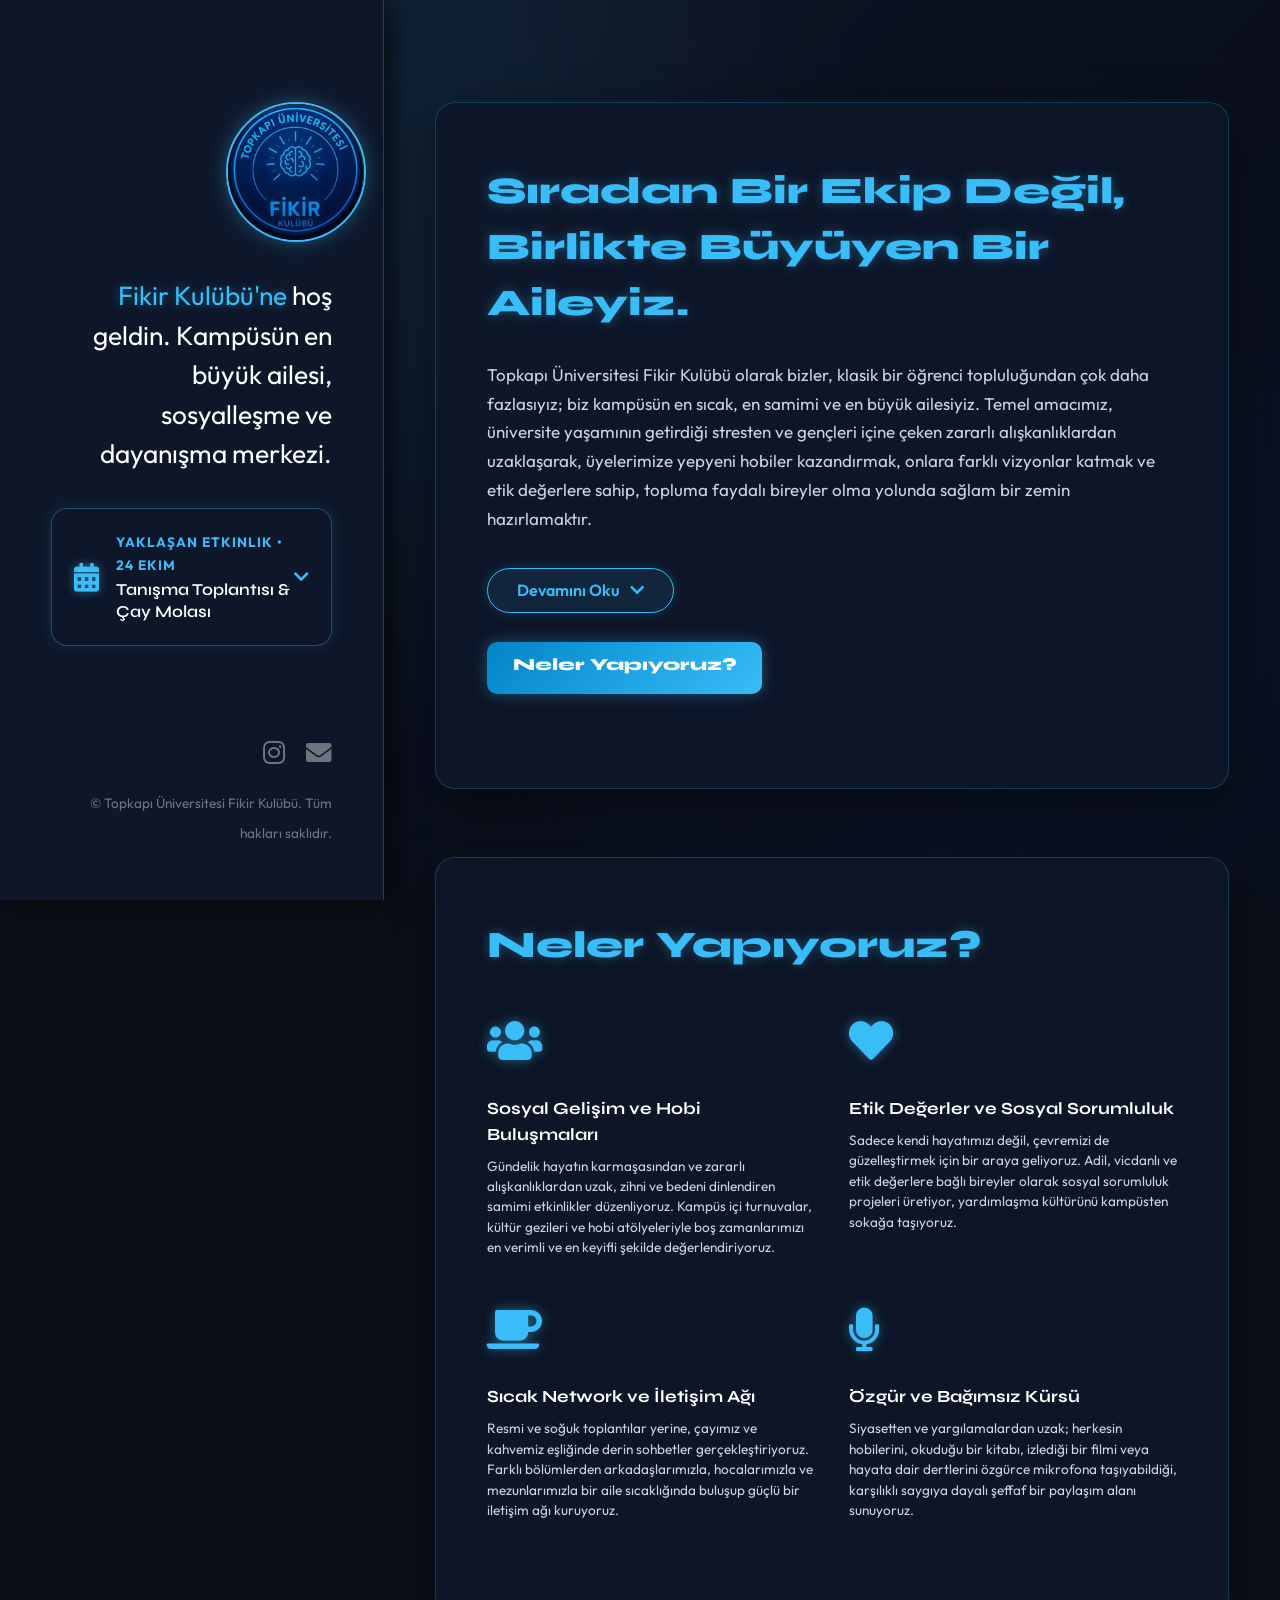
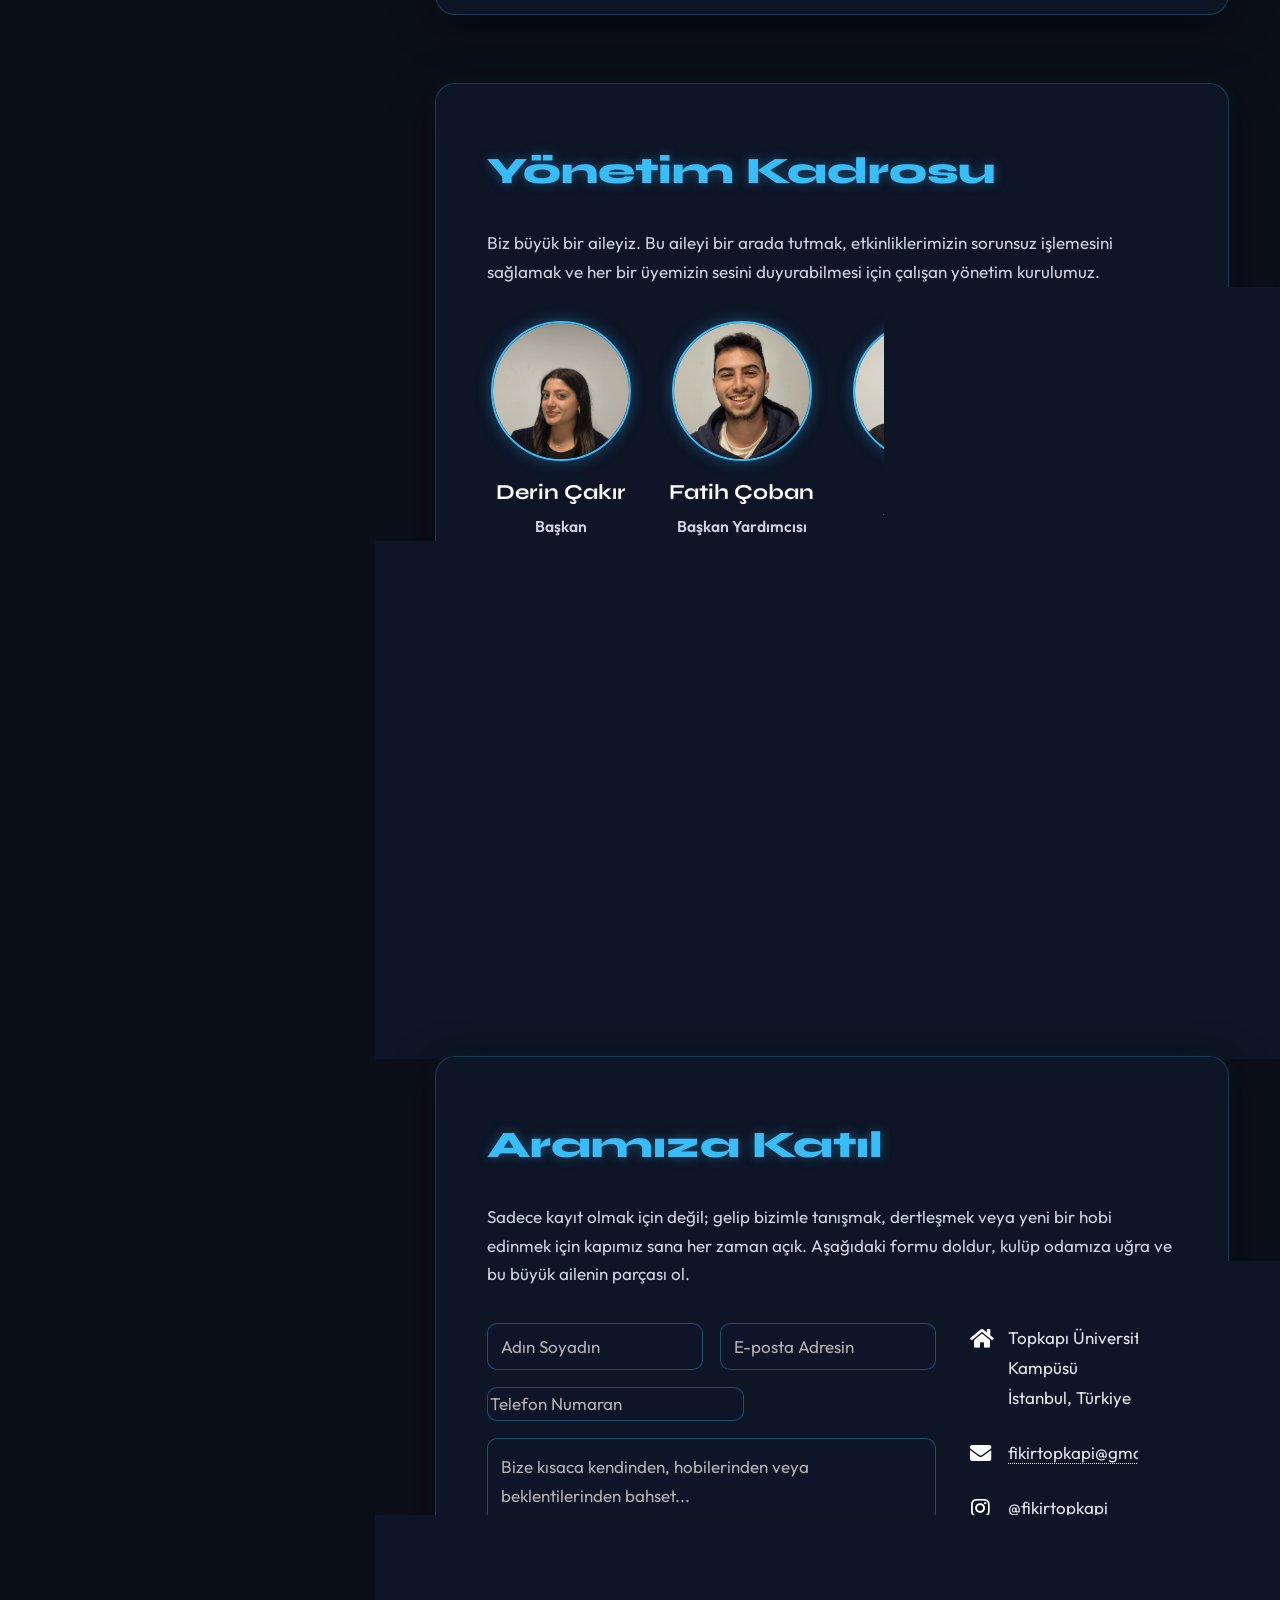
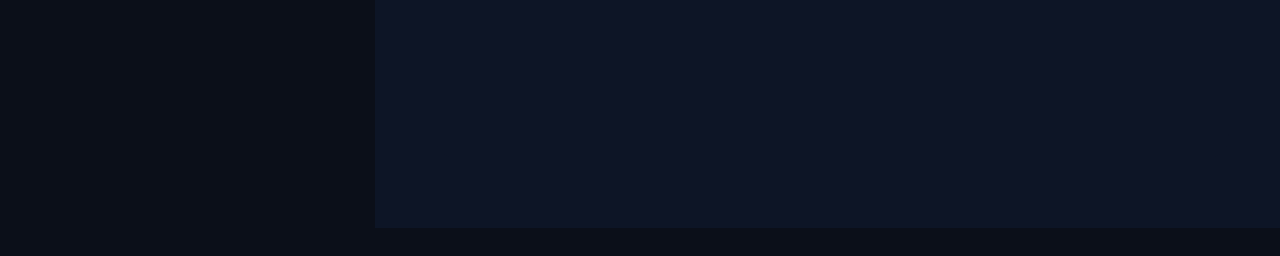
==== index.html @ de51d869 "Update index.html" ====
<!DOCTYPE HTML>
<!--
    Fikir Kulübü Özel Tasarımı
    Topkapı Üniversitesi Fikir Kulübü
    Gece Mavisi (Dark Navy) & LinkedIn Kaldırılmış Sürüm
-->
<html>
    <head>
        <title>Fikir Kulübü | Topkapı Üniversitesi</title>
        <meta charset="utf-8" />
        <meta name="viewport" content="width=device-width, initial-scale=1, user-scalable=no" />
        <link rel="stylesheet" href="assets/css/main.css" />
        
        <!-- Özel Fontlar: Syne (Başlıklar) ve Outfit (Metinler) -->
        <link rel="preconnect" href="https://fonts.googleapis.com">
        <link rel="preconnect" href="https://fonts.gstatic.com" crossorigin>
        <link href="https://fonts.googleapis.com/css2?family=Outfit:wght@300;400;500;600;700&family=Syne:wght@600;700;800&display=swap" rel="stylesheet">

        <!-- Fikir Kulübü Özel Stil Düzenlemeleri -->
        <style>
            /* GECE MAVİSİ & DERİN KARANLIK MOD */
            body {
                background: #0b0f19 !important;
                background-image: 
                    radial-gradient(circle at 15% 15%, rgba(56, 189, 248, 0.12) 0%, transparent 50%),
                    radial-gradient(circle at 85% 75%, rgba(30, 58, 138, 0.15) 0%, transparent 50%),
                    linear-gradient(135deg, #0f172a 0%, #070a12 100%) !important;
                background-attachment: fixed !important;
                color: #e2e8f0 !important;
                font-family: 'Outfit', sans-serif !important;
                font-size: 17px;
                line-height: 1.7;
            }

            input, select, textarea {
                font-family: 'Outfit', sans-serif !important;
            }

            /* METİN KARARMA ÇÖZÜMÜ */
            h1, h2, h3, h4, h5, h6,
            #main h1, #main h2, #main h3, #main h4, #main h5, #main h6,
            #main section h2, #main > section h2, #main header h2, #main header.major h2,
            .team-member h3, article h3 {
                -webkit-text-fill-color: initial !important;
                -webkit-background-clip: unset !important;
                background-clip: unset !important;
                background: transparent !important;
                opacity: 1 !important;
                visibility: visible !important;
            }

            /* ANA BAŞLIKLAR (H2) - GECE MAVİSİ / PARLAK MAVİ */
            h2, #main h2, #main section h2, #main > section h2, #main header.major h2 {
                font-family: 'Syne', sans-serif !important;
                font-size: 2.2em !important;
                font-weight: 800 !important;
                color: #38bdf8 !important;
                -webkit-text-fill-color: #38bdf8 !important;
                text-shadow: 0 0 12px rgba(56, 189, 248, 0.35) !important;
                margin-bottom: 0.8em !important;
            }

            /* ALT BAŞLIKLAR (H3) - SAF PARLAK BEYAZ */
            h3, #main h3, #main section h3, .team-member h3, article h3 {
                font-family: 'Syne', sans-serif !important;
                color: #ffffff !important;
                -webkit-text-fill-color: #ffffff !important;
                font-weight: 700 !important;
            }

            /* PARAGRAFLAR - AÇIK GRİ / MAVİ TINT */
            p, #main p, #main section p {
                color: #cbd5e1 !important;
                opacity: 1 !important;
            }

            /* --- SOL PANEL (HEADER) --- */
            #header {
                background: rgba(15, 23, 42, 0.96) !important;
                border-right: 1px solid rgba(56, 189, 248, 0.25) !important;
                backdrop-filter: blur(15px);
                box-shadow: 5px 0 30px rgba(0, 0, 0, 0.8);
                overflow-y: auto !important; 
                scrollbar-width: thin; 
                scrollbar-color: #38bdf8 transparent;
            }
            
            #header::-webkit-scrollbar {
                width: 6px;
            }
            #header::-webkit-scrollbar-thumb {
                background-color: #38bdf8;
                border-radius: 10px;
            }

            #header h1 {
                font-size: 1.55em !important;
                color: #ffffff !important;
                line-height: 1.5 !important;
            }
            #header h1 strong {
                color: #38bdf8 !important;
                text-shadow: 0 0 10px rgba(56, 189, 248, 0.4);
            }

            /* Logo Profil Çerçevesi */
            #header .image.avatar {
                background: transparent !important;
                border: none !important;
                padding: 0 !important;
                margin-bottom: 1.5em;
                display: inline-block;
            }
            #header .image.avatar img {
                background: transparent !important;
                border: 2px solid #38bdf8 !important;
                border-radius: 50% !important; 
                width: 140px !important; 
                height: 140px !important;
                object-fit: cover;
                box-shadow: 0 0 20px rgba(56, 189, 248, 0.35) !important; 
                transition: all 0.3s ease;
            }
            #header .image.avatar img:hover {
                transform: scale(1.03);
                box-shadow: 0 0 30px rgba(56, 189, 248, 0.65) !important;
            }

            /* --- ETKİNLİK TAKVİMİ WIDGET --- */
            .event-widget {
                background: rgba(15, 23, 42, 0.9) !important;
                backdrop-filter: blur(12px);
                border: 1px solid rgba(56, 189, 248, 0.35) !important;
                border-radius: 16px;
                padding: 1.3em;
                margin-top: 2em; 
                cursor: pointer;
                transition: all 0.3s ease;
                text-align: left;
                box-shadow: 0 0 15px rgba(56, 189, 248, 0.12);
            }
            .event-widget:hover {
                border-color: #38bdf8 !important;
                background: rgba(30, 41, 59, 0.98) !important;
                box-shadow: 0 0 25px rgba(56, 189, 248, 0.3) !important;
            }
            .event-widget-header {
                display: flex;
                align-items: center;
                justify-content: space-between;
            }
            .event-icon {
                font-size: 1.7em;
                color: #38bdf8;
                text-shadow: 0 0 10px rgba(56, 189, 248, 0.5);
                margin-right: 0.6em;
            }
            .next-event-info {
                display: flex;
                flex-direction: column;
                flex-grow: 1;
            }
            .event-date {
                color: #38bdf8;
                font-size: 0.8em;
                font-weight: 700;
                text-transform: uppercase;
                letter-spacing: 1px;
                margin-bottom: 0.2em;
            }
            .event-title {
                color: #ffffff;
                font-size: 0.98em;
                font-weight: 600;
                font-family: 'Syne', sans-serif;
                line-height: 1.3;
            }
            .toggle-icon {
                color: #38bdf8;
                transition: transform 0.3s ease;
            }
            .event-list {
                max-height: 0;
                overflow-y: hidden;
                transition: max-height 0.4s ease-out, margin-top 0.4s ease-out, opacity 0.3s ease;
                opacity: 0;
            }
            .event-list.open {
                max-height: 230px; 
                overflow-y: auto; 
                margin-top: 1em;
                opacity: 1;
                border-top: 1px solid rgba(56, 189, 248, 0.25);
                padding-top: 1em;
                padding-right: 5px;
            }
            .event-list ul {
                list-style: none !important;
                padding: 0 !important;
                margin: 0 !important;
            }
            .event-list ul li {
                font-size: 0.9em;
                color: #ffffff;
                margin-bottom: 1em;
                padding-left: 0 !important;
                display: flex;
                flex-direction: column;
            }
            .event-list ul li strong {
                color: #38bdf8;
                font-size: 0.88em;
                letter-spacing: 0.5px;
            }

            /* --- İÇERİK KARTLARI --- */
            #main > section {
                background: rgba(15, 23, 42, 0.85) !important;
                backdrop-filter: blur(16px);
                border: 1px solid rgba(56, 189, 248, 0.22) !important;
                border-radius: 20px !important;
                padding: 3.5em 3em !important;
                margin-bottom: 2.8em !important;
                box-shadow: 0 10px 40px rgba(0, 0, 0, 0.6), 0 0 15px rgba(56, 189, 248, 0.08) !important;
                transition: all 0.4s ease !important;
            }
            #main > section:hover {
                border-color: rgba(56, 189, 248, 0.5) !important;
                box-shadow: 0 10px 40px rgba(0, 0, 0, 0.8), 0 0 25px rgba(56, 189, 248, 0.2) !important;
            }

            /* Devamını Oku CSS */
            .read-more-content {
                max-height: 0;
                overflow: hidden;
                transition: max-height 0.5s ease-out, opacity 0.4s ease;
                opacity: 0;
            }
            .read-more-content.expanded {
                max-height: 600px; 
                opacity: 1;
                margin-top: 1em;
            }
            .read-more-btn {
                background: rgba(56, 189, 248, 0.1) !important;
                border: 1px solid #38bdf8 !important;
                color: #38bdf8 !important;
                font-size: 0.95em !important;
                padding: 0.7em 1.8em !important;
                border-radius: 30px !important;
                cursor: pointer;
                transition: all 0.3s ease;
                font-family: 'Outfit', sans-serif !important;
                font-weight: 600;
                display: inline-flex;
                align-items: center;
                gap: 0.6em;
                box-shadow: 0 0 12px rgba(56, 189, 248, 0.2) !important;
            }
            .read-more-btn:hover {
                background: rgba(56, 189, 248, 0.25) !important;
                transform: translateY(-2px);
                box-shadow: 0 0 20px rgba(56, 189, 248, 0.4) !important;
            }

            /* İkon Kutuları */
            .feature-icon {
                font-size: 2.6em !important;
                color: #38bdf8 !important;
                text-shadow: 0 0 12px rgba(56, 189, 248, 0.5);
                margin-bottom: 0.4em;
                display: block;
                transition: transform 0.3s ease, color 0.3s ease;
            }
            .work-item:hover .feature-icon {
                transform: scale(1.1);
                color: #ffffff !important;
                text-shadow: 0 0 20px rgba(56, 189, 248, 0.8);
            }

            /* --- YÖNETİM KADROSU PROFİLLERİ --- */
            .team-member {
                text-align: center;
                margin-bottom: 2.5em;
                display: flex;
                flex-direction: column;
                align-items: center;
            }
            .team-member img {
                border-radius: 50%;
                width: 140px;
                height: 140px;
                max-width: 100%;
                object-fit: cover;
                border: 2px solid #38bdf8 !important;
                box-shadow: 0 0 15px rgba(56, 189, 248, 0.35) !important;
                margin-bottom: 0.9em;
                transition: all 0.3s ease;
            }
            .team-member img:hover {
                transform: scale(1.06);
                border-color: #ffffff !important;
                box-shadow: 0 0 25px rgba(56, 189, 248, 0.7) !important;
            }

            .empty-avatar {
                border-radius: 50%;
                width: 140px;
                height: 140px;
                max-width: 100%;
                border: 2px dashed rgba(56, 189, 248, 0.5) !important;
                background: rgba(30, 41, 59, 0.6);
                margin-bottom: 0.9em;
                display: flex;
                align-items: center;
                justify-content: center;
                color: #38bdf8;
                font-size: 0.92em;
                font-weight: 600;
                box-shadow: 0 0 10px rgba(56, 189, 248, 0.15) !important;
                transition: all 0.3s ease;
            }
            .team-member:hover .empty-avatar {
                border-color: #38bdf8 !important;
                color: #ffffff;
                box-shadow: 0 0 20px rgba(56, 189, 248, 0.5) !important;
            }

            .team-member h3 {
                font-family: 'Syne', sans-serif !important;
                font-weight: 700 !important;
                font-size: 1.25em !important;
                line-height: 1.35 !important;
                margin-bottom: 0.2em;
                color: #ffffff !important;
                -webkit-text-fill-color: #ffffff !important;
                padding: 2px 0 !important;
                overflow: visible !important;
                width: 100%;
            }
            .team-member p {
                color: #38bdf8 !important;
                font-weight: 600;
                font-size: 0.92em !important;
                margin: 0;
            }

            /* --- BUTONLAR --- */
            input[type="submit"], .button {
                background: linear-gradient(135deg, #0284c7 0%, #38bdf8 100%) !important;
                color: #ffffff !important;
                font-family: 'Syne', sans-serif !important;
                font-weight: 800 !important;
                border-radius: 10px !important;
                border: none !important;
                transition: all 0.3s ease !important;
                box-shadow: 0 0 15px rgba(56, 189, 248, 0.35) !important;
                text-shadow: none !important;
            }
            input[type="submit"]:hover, .button:hover {
                background: linear-gradient(135deg, #38bdf8 0%, #0284c7 100%) !important;
                transform: translateY(-2px);
                box-shadow: 0 0 25px rgba(56, 189, 248, 0.65) !important;
                color: #ffffff !important;
            }

            /* Form Elemanları */
            input[type="text"], input[type="email"], input[type="tel"], textarea {
                background: rgba(15, 23, 42, 0.8) !important;
                border: 1px solid rgba(56, 189, 248, 0.35) !important;
                color: #ffffff !important;
                border-radius: 10px !important;
                font-size: 1em !important;
            }
            input[type="text"]:focus, input[type="email"]:focus, input[type="tel"]:focus, textarea:focus {
                border-color: #38bdf8 !important;
                box-shadow: 0 0 12px rgba(56, 189, 248, 0.35) !important;
            }

            /* RESPONSIVE MASAÜSTÜ & MOBİL UYUM */
            @media screen and (max-width: 980px) {
                body { font-size: 16px; }
                #header {
                    position: relative !important;
                    width: 100% !important;
                    top: 0 !important;
                    left: 0 !important;
                    height: auto !important;
                    text-align: center !important;
                    padding: 3em 1.5em 2em 1.5em !important;
                    border-right: none !important;
                    border-bottom: 1px solid rgba(56, 189, 248, 0.25);
                }
                #header .inner { max-width: 650px; margin: 0 auto; }
                #header h1 { font-size: 1.4em !important; }
                #header .image.avatar img { width: 130px !important; height: 130px !important; }
                #main { margin-left: 0 !important; width: 100% !important; padding: 1.5em 1em !important; }
                #main > section { padding: 2.5em 1.8em !important; margin-bottom: 2em !important; border-radius: 16px !important; }
                h2 { font-size: 1.8em !important; }
            }

            @media screen and (max-width: 736px) {
                body { font-size: 15px; }
                #main > section { padding: 2em 1.2em !important; }
                h2 { font-size: 1.6em !important; }
                .team-member { padding: 0 4px !important; margin-bottom: 2em !important; }
                .team-member img, .empty-avatar { width: 120px !important; height: 120px !important; margin-bottom: 0.7em !important; }
                .team-member h3 { font-size: 1.1em !important; }
                .team-member p { font-size: 0.88em !important; }
                input[type="submit"], .button, .read-more-btn {
                    width: 100% !important;
                    text-align: center !important;
                    justify-content: center !important;
                    font-size: 0.95em !important;
                    padding: 0.8em 1em !important;
                }
            }
        </style>
    </head>
    <body class="is-preload">

        <!-- Header -->
            <header id="header">
                <div class="inner">
                    <!-- Kulüp Logosu -->
                    <a href="#" class="image avatar"><img src="images/Kadro/logo.jpeg" alt="Topkapı Üniversitesi Fikir Kulübü Logosu" /></a>
                    <h1><strong>Fikir Kulübü'ne</strong> hoş geldin.<br />
                    Kampüsün en büyük ailesi,<br />
                    sosyalleşme ve dayanışma merkezi.</h1>
                    
                    <!-- ETKİNLİK TAKVİMİ WIDGET -->
                    <div class="event-widget" id="eventWidget" onclick="toggleEvents()">
                        <div class="event-widget-header">
                            <span class="icon solid fa-calendar-alt event-icon"></span>
                            <div class="next-event-info">
                                <span class="event-date">Yaklaşan Etkinlik • 24 Ekim</span>
                                <span class="event-title">Tanışma Toplantısı & Çay Molası</span>
                            </div>
                            <span class="icon solid fa-chevron-down toggle-icon" id="eventToggleIcon"></span>
                        </div>
                        
                        <div class="event-list" id="eventList">
                            <ul>
                                <li>
                                    <strong>24 Ekim Perşembe</strong>
                                    Tanışma Toplantısı & Çay Molası
                                </li>
                                <li>
                                    <strong>10 Kasım Cuma</strong>
                                    Güz Dönemi İlk Atölyesi
                                </li>
                                <li>
                                    <strong>25 Kasım Çarşamba</strong>
                                    Açık Kürsü Sohbetleri
                                </li>
                                <li>
                                    <strong>5 Aralık Pazartesi</strong>
                                    Sosyal Sorumluluk Saha Etkinliği
                                </li>
                            </ul>
                        </div>
                    </div>
                </div>
            </header>

        <!-- Main -->
            <div id="main">

                <!-- Bölüm 1: Hakkımızda -->
                    <section id="one">
                        <header class="major">
                            <h2>Sıradan Bir Ekip Değil,<br />
                            Birlikte Büyüyen Bir Aileyiz.</h2>
                        </header>
                        <p>Topkapı Üniversitesi Fikir Kulübü olarak bizler, klasik bir öğrenci topluluğundan çok daha fazlasıyız; biz kampüsün en sıcak, en samimi ve en büyük ailesiyiz. Temel amacımız, üniversite yaşamının getirdiği stresten ve gençleri içine çeken zararlı alışkanlıklardan uzaklaşarak, üyelerimize yepyeni hobiler kazandırmak, onlara farklı vizyonlar katmak ve etik değerlere sahip, topluma faydalı bireyler olma yolunda sağlam bir zemin hazırlamaktır.</p>
                        
                        <div class="read-more-content" id="aboutMoreText">
                            <p>Hiçbir siyasi görüşe, kutuplaşmaya veya ayrımcılığa yer vermeyen, tamamen tarafsız, kucaklayıcı ve eşitlikçi bir yapıya sahibiz. Bizim için asıl mesele, salt akademik veya profesyonel hırslar peşinde koşmak değil; iyi günde ve kötü günde birbirinin yanında duran, dertleşen, birlikte gülen ve birlikte gelişen sağlam bir dostluk bağı kurmaktır. Sadece kariyerinize değil, karakterinize ve ruhunuza da dokunacak etkinliklerle, hayat boyu sürecek dostlukların temellerini burada, bu çatının altında atıyoruz. Kendini yalnız hissetmediğin, fikirlerini, hobilerini ve hayallerini özgürce paylaşabildiğin ve günün sonunda "İyi ki buradayım" diyeceğin bu büyük aileye seni de bekliyoruz.</p>
                        </div>
                        
                        <button class="read-more-btn" id="readMoreBtn" onclick="toggleReadMore()">
                            Devamını Oku <i class="fas fa-chevron-down"></i>
                        </button>
                        
                        <br><br>
                        <ul class="actions">
                            <li><a href="#two" class="button smooth-scroll">Neler Yapıyoruz?</a></li>
                        </ul>
                    </section>

                <!-- Bölüm 2: Faaliyetlerimiz -->
                    <section id="two">
                        <h2>Neler Yapıyoruz?</h2>
                        <div class="row">
                            <article class="col-6 col-12-xsmall work-item">
                                <span class="icon solid fa-users feature-icon"></span>
                                <h3>Sosyal Gelişim ve Hobi Buluşmaları</h3>
                                <p>Gündelik hayatın karmaşasından ve zararlı alışkanlıklardan uzak, zihni ve bedeni dinlendiren samimi etkinlikler düzenliyoruz. Kampüs içi turnuvalar, kültür gezileri ve hobi atölyeleriyle boş zamanlarımızı en verimli ve en keyifli şekilde değerlendiriyoruz.</p>
                            </article>
                            <article class="col-6 col-12-xsmall work-item">
                                <span class="icon solid fa-heart feature-icon"></span>
                                <h3>Etik Değerler ve Sosyal Sorumluluk</h3>
                                <p>Sadece kendi hayatımızı değil, çevremizi de güzelleştirmek için bir araya geliyoruz. Adil, vicdanlı ve etik değerlere bağlı bireyler olarak sosyal sorumluluk projeleri üretiyor, yardımlaşma kültürünü kampüsten sokağa taşıyoruz.</p>
                            </article>
                            <article class="col-6 col-12-xsmall work-item">
                                <span class="icon solid fa-coffee feature-icon"></span>
                                <h3>Sıcak Network ve İletişim Ağı</h3>
                                <p>Resmi ve soğuk toplantılar yerine, çayımız ve kahvemiz eşliğinde derin sohbetler gerçekleştiriyoruz. Farklı bölümlerden arkadaşlarımızla, hocalarımızla ve mezunlarımızla bir aile sıcaklığında buluşup güçlü bir iletişim ağı kuruyoruz.</p>
                            </article>
                            <article class="col-6 col-12-xsmall work-item">
                                <span class="icon solid fa-microphone feature-icon"></span>
                                <h3>Özgür ve Bağımsız Kürsü</h3>
                                <p>Siyasetten ve yargılamalardan uzak; herkesin hobilerini, okuduğu bir kitabı, izlediği bir filmi veya hayata dair dertlerini özgürce mikrofona taşıyabildiği, karşılıklı saygıya dayalı şeffaf bir paylaşım alanı sunuyoruz.</p>
                            </article>
                        </div>
                    </section>

                <!-- Bölüm 3: Yönetim Kadrosu -->
                    <section id="three">
                        <h2>Yönetim Kadrosu</h2>
                        <p>Biz büyük bir aileyiz. Bu aileyi bir arada tutmak, etkinliklerimizin sorunsuz işlemesini sağlamak ve her bir üyemizin sesini duyurabilmesi için çalışan yönetim kurulumuz.</p>
                        
                        <div class="row">
                            <article class="col-3 col-6-xsmall team-member">
                                <img src="images/Kadro/başkan.jpeg" alt="Derin Çakır" />
                                <h3>Derin Çakır</h3>
                                <p>Başkan</p>
                            </article>
                            
                            <article class="col-3 col-6-xsmall team-member">
                                <img src="images/Kadro/fatih.jpeg" alt="Fatih Çoban" />
                                <h3>Fatih Çoban</h3>
                                <p>Başkan Yardımcısı</p>
                            </article>
                            
                            <article class="col-3 col-6-xsmall team-member">
                                <img src="images/Kadro/miko.jpeg" alt="Mikail Yılmaz" />
                                <h3>Mikail Yılmaz</h3>
                                <p>Mali İşler ve Teknik Yönetici</p>
                            </article>
                            
                            <article class="col-3 col-6-xsmall team-member">
                                <img src="images/Kadro/elif_yönetim.jpeg" alt="Reyyan Elif Süer" />
                                <h3>Reyyan Elif Süer</h3>
                                <p>İnsan Kaynakları</p>
                            </article>

                            <article class="col-3 col-6-xsmall team-member">
                                <img src="images/Kadro/ibo.jpeg" alt="İbrahim Öztemir" />
                                <h3>İbrahim Öztemir</h3>
                                <p>Bilişim ve Teknoloji</p>
                            </article>

                            <article class="col-3 col-6-xsmall team-member">
                                <img src="images/Kadro/savaş.jpeg" alt="Muhammet Savaş" />
                                <h3>Muhammet Savaş</h3>
                                <p>Sponsorluk İlişkileri</p>
                            </article>

                            <article class="col-3 col-6-xsmall team-member">
                                <div class="empty-avatar">Yakında</div>
                                <h3>Mert İnce</h3>
                                <p>Organizasyon</p>
                            </article>

                            <article class="col-3 col-6-xsmall team-member">
                                <div class="empty-avatar">Yakında</div>
                                <h3>Mina Makascı</h3>
                                <p>Sosyal Medya</p>
                            </article>
                        </div>
                    </section>

                <!-- Bölüm 4: İletişim Formu (Web3Forms Entegreli) -->
                    <section id="four">
                        <h2>Aramıza Katıl</h2>
                        <p>Sadece kayıt olmak için değil; gelip bizimle tanışmak, dertleşmek veya yeni bir hobi edinmek için kapımız sana her zaman açık. Aşağıdaki formu doldur, kulüp odamıza uğra ve bu büyük ailenin parçası ol.</p>
                        <div class="row">
                            <div class="col-8 col-12-small">
                                
                                <form action="https://api.web3forms.com/submit" method="POST">
                                    <!-- Web3Forms Access Key Entegre Edildi -->
                                    <input type="hidden" name="access_key" value="6dc581ae-875b-423b-8f2b-566d1ceda265">
                                    <input type="hidden" name="subject" value="Fikir Kulübü - Yeni Üye Başvurusu!">
                                    <input type="hidden" name="from_name" value="Fikir Kulübü Web Sitesi">

                                    <div class="row gtr-uniform gtr-50">
                                        <div class="col-6 col-12-xsmall">
                                            <input type="text" name="Ad_Soyad" id="name" placeholder="Adın Soyadın" required />
                                        </div>
                                        <div class="col-6 col-12-xsmall">
                                            <input type="email" name="E_Posta" id="email" placeholder="E-posta Adresin" required />
                                        </div>
                                        <div class="col-12">
                                            <input type="tel" name="Telefon" id="phone" placeholder="Telefon Numaran" required />
                                        </div>
                                        <div class="col-12">
                                            <textarea name="Mesaj" id="message" placeholder="Bize kısaca kendinden, hobilerinden veya beklentilerinden bahset..." rows="4" required></textarea>
                                        </div>
                                    </div>
                                    <br>
                                    <ul class="actions">
                                        <li><input type="submit" value="Aramıza Katıl" /></li>
                                    </ul>
                                </form>

                            </div>
                            <div class="col-4 col-12-small">
                                <ul class="labeled-icons">
                                    <li>
                                        <h3 class="icon solid fa-home"><span class="label">Adres</span></h3>
                                        Topkapı Üniversitesi Kampüsü<br />
                                        İstanbul, Türkiye
                                    </li>
                                    <li>
                                        <h3 class="icon solid fa-envelope"><span class="label">E-posta</span></h3>
                                        <a href="mailto:fikirtopkapi@gmail.com">fikirtopkapi@gmail.com</a>
                                    </li>
                                    <li>
                                        <h3 class="icon brands fa-instagram"><span class="label">Instagram</span></h3>
                                        <a href="https://www.instagram.com/fikirtopkapi/" target="_blank">@fikirtopkapi</a>
                                    </li>
                                </ul>
                            </div>
                        </div>
                    </section>
            </div>
            
        <!-- Footer (Sadece Instagram ve Email - LinkedIn Kaldırıldı) -->
            <footer id="footer">
                <div class="inner">
                    <ul class="icons">
                        <li><a href="https://www.instagram.com/fikirtopkapi/" target="_blank" class="icon brands fa-instagram"><span class="label">Instagram</span></a></li>
                        <li><a href="mailto:fikirtopkapi@gmail.com" class="icon solid fa-envelope"><span class="label">Email</span></a></li>
                    </ul>
                    <ul class="copyright">
                        <li>&copy; Topkapı Üniversitesi Fikir Kulübü. Tüm hakları saklıdır.</li>
                    </ul>
                </div>
            </footer>

        <!-- Scripts -->
            <script src="assets/js/jquery.min.js"></script>
            <script src="assets/js/jquery.poptrox.min.js"></script>
            <script src="assets/js/browser.min.js"></script>
            <script src="assets/js/breakpoints.min.js"></script>
            <script src="assets/js/util.js"></script>
            <script src="assets/js/main.js"></script>
            
            <!-- Etkinlik Takvimi & Devamını Oku Scripti -->
            <script>
                function toggleEvents() {
                    var eventList = document.getElementById("eventList");
                    var toggleIcon = document.getElementById("eventToggleIcon");
                    
                    if (eventList.classList.contains("open")) {
                        eventList.classList.remove("open");
                        toggleIcon.style.transform = "rotate(0deg)";
                    } else {
                        eventList.classList.add("open");
                        toggleIcon.style.transform = "rotate(180deg)";
                    }
                }

                function toggleReadMore() {
                    var moreText = document.getElementById("aboutMoreText");
                    var btn = document.getElementById("readMoreBtn");
                    
                    if (moreText.classList.contains("expanded")) {
                        moreText.classList.remove("expanded");
                        btn.innerHTML = 'Devamını Oku <i class="fas fa-chevron-down"></i>';
                    } else {
                        moreText.classList.add("expanded");
                        btn.innerHTML = 'Daha Az Göster <i class="fas fa-chevron-up"></i>';
                    }
                }
            </script>
    </body>
</html>
---- assets/css/main.css ----
@import url("fontawesome-all.min.css");
@import url("https://fonts.googleapis.com/css?family=Source+Sans+Pro:400,400italic");

/*
	Strata by HTML5 UP
	html5up.net | @ajlkn
	Free for personal and commercial use under the CCA 3.0 license (html5up.net/license)
*/

html, body, div, span, applet, object,
iframe, h1, h2, h3, h4, h5, h6, p, blockquote,
pre, a, abbr, acronym, address, big, cite,
code, del, dfn, em, img, ins, kbd, q, s, samp,
small, strike, strong, sub, sup, tt, var, b,
u, i, center, dl, dt, dd, ol, ul, li, fieldset,
form, label, legend, table, caption, tbody,
tfoot, thead, tr, th, td, article, aside,
canvas, details, embed, figure, figcaption,
footer, header, hgroup, menu, nav, output, ruby,
section, summary, time, mark, audio, video {
	margin: 0;
	padding: 0;
	border: 0;
	font-size: 100%;
	font: inherit;
	vertical-align: baseline;}

article, aside, details, figcaption, figure,
footer, header, hgroup, menu, nav, section {
	display: block;}

body {
	line-height: 1;
}

ol, ul {
	list-style: none;
}

blockquote, q {
	quotes: none;
}

	blockquote:before, blockquote:after, q:before, q:after {
		content: '';
		content: none;
	}

table {
	border-collapse: collapse;
	border-spacing: 0;
}

body {
	-webkit-text-size-adjust: none;
}

mark {
	background-color: transparent;
	color: inherit;
}

input::-moz-focus-inner {
	border: 0;
	padding: 0;
}

input, select, textarea {
	-moz-appearance: none;
	-webkit-appearance: none;
	-ms-appearance: none;
	appearance: none;
}

/* Basic */

	html {
		box-sizing: border-box;
	}

	*, *:before, *:after {
		box-sizing: inherit;
	}

	body {
		background: #5249a7;
	}

		body.is-preload *, body.is-preload *:before, body.is-preload *:after {
			-moz-animation: none !important;
			-webkit-animation: none !important;
			-ms-animation: none !important;
			animation: none !important;
			-moz-transition: none !important;
			-webkit-transition: none !important;
			-ms-transition: none !important;
			transition: none !important;
		}

	body, input, select, textarea {
		color: #a2a2a2;
		font-family: "Source Sans Pro", Helvetica, sans-serif;
		font-size: 16pt;
		font-weight: 400;
		line-height: 1.75em;
	}

	a {
		-moz-transition: color 0.2s ease-in-out, border-color 0.2s ease-in-out;
		-webkit-transition: color 0.2s ease-in-out, border-color 0.2s ease-in-out;
		-ms-transition: color 0.2s ease-in-out, border-color 0.2s ease-in-out;
		transition: color 0.2s ease-in-out, border-color 0.2s ease-in-out;
		border-bottom: dotted 1px;
		color: #49bf9d;
		text-decoration: none;
	}

		a:hover {
			border-bottom-color: transparent;
			color: #49bf9d !important;
			text-decoration: none;
		}

	strong, b {
		color: #787878;
		font-weight: 400;
	}

	em, i {
		font-style: italic;
	}

	p {
		margin: 0 0 2em 0;
	}

	h1, h2, h3, h4, h5, h6 {
		color: #787878;
		font-weight: 400;
		line-height: 1em;
		margin: 0 0 1em 0;
	}

		h1 a, h2 a, h3 a, h4 a, h5 a, h6 a {
			color: inherit;
			text-decoration: none;
		}

	h1 {
		font-size: 2em;
		line-height: 1.5em;
	}

	h2 {
		font-size: 1.5em;
		line-height: 1.5em;
	}

	h3 {
		font-size: 1.25em;
		line-height: 1.5em;
	}

	h4 {
		font-size: 1.1em;
		line-height: 1.5em;
	}

	h5 {
		font-size: 0.9em;
		line-height: 1.5em;
	}

	h6 {
		font-size: 0.7em;
		line-height: 1.5em;
	}

	sub {
		font-size: 0.8em;
		position: relative;
		top: 0.5em;
	}

	sup {
		font-size: 0.8em;
		position: relative;
		top: -0.5em;
	}

	hr {
		border: 0;
		border-bottom: solid 2px #efefef;
		margin: 2em 0;
	}

		hr.major {
			margin: 3em 0;
		}

	blockquote {
		border-left: solid 6px #efefef;
		font-style: italic;
		margin: 0 0 2em 0;
		padding: 0.5em 0 0.5em 1.5em;
	}

	code {
		background: #f7f7f7;
		border-radius: 0.35em;
		border: solid 2px #efefef;
		font-family: "Courier New", monospace;
		font-size: 0.9em;
		margin: 0 0.25em;
		padding: 0.25em 0.65em;
	}

	pre {
		-webkit-overflow-scrolling: touch;
		font-family: "Courier New", monospace;
		font-size: 0.9em;
		margin: 0 0 2em 0;
	}

		pre code {
			display: block;
			line-height: 1.75em;
			padding: 1em 1.5em;
			overflow-x: auto;
		}

	.align-left {
		text-align: left;
	}

	.align-center {
		text-align: center;
	}

	.align-right {
		text-align: right;
	}

/* Container */

	.container {
		margin: 0 auto;
		max-width: calc(100% - 4em);
		width: 100%;
	}

		.container.xsmall {
			width: 25%;
		}

		.container.small {
			width: 50%;
		}

		.container.medium {
			width: 75%;
		}

		.container.large {
			width: 125%;
		}

		.container.xlarge {
			width: 150%;
		}

		.container.max {
			width: 100%;
		}

		@media screen and (max-width: 980px) {

			.container {
				width: 100% !important;
				max-width: 100% !important;
			}

		}

		@media screen and (max-width: 480px) {

			.container {
				max-width: calc(100% - 3em);
			}

		}

/* Row */

	.row {
		display: flex;
		flex-wrap: wrap;
		box-sizing: border-box;
		align-items: stretch;
	}

		.row > * {
			box-sizing: border-box;
		}

		.row.gtr-uniform > * > :last-child {
			margin-bottom: 0;
		}

		.row.aln-left {
			justify-content: flex-start;
		}

		.row.aln-center {
			justify-content: center;
		}

		.row.aln-right {
			justify-content: flex-end;
		}

		.row.aln-top {
			align-items: flex-start;
		}

		.row.aln-middle {
			align-items: center;
		}

		.row.aln-bottom {
			align-items: flex-end;
		}

		.row > .imp {
			order: -1;
		}

		.row > .col-1 {
			width: 8.33333%;
		}

		.row > .off-1 {
			margin-left: 8.33333%;
		}

		.row > .col-2 {
			width: 16.66667%;
		}

		.row > .off-2 {
			margin-left: 16.66667%;
		}

		.row > .col-3 {
			width: 25%;
		}

		.row > .off-3 {
			margin-left: 25%;
		}

		.row > .col-4 {
			width: 33.33333%;
		}

		.row > .off-4 {
			margin-left: 33.33333%;
		}

		.row > .col-5 {
			width: 41.66667%;
		}

		.row > .off-5 {
			margin-left: 41.66667%;
		}

		.row > .col-6 {
			width: 50%;
		}

		.row > .off-6 {
			margin-left: 50%;
		}

		.row > .col-7 {
			width: 58.33333%;
		}

		.row > .off-7 {
			margin-left: 58.33333%;
		}

		.row > .col-8 {
			width: 66.66667%;
		}

		.row > .off-8 {
			margin-left: 66.66667%;
		}

		.row > .col-9 {
			width: 75%;
		}

		.row > .off-9 {
			margin-left: 75%;
		}

		.row > .col-10 {
			width: 83.33333%;
		}

		.row > .off-10 {
			margin-left: 83.33333%;
		}

		.row > .col-11 {
			width: 91.66667%;
		}

		.row > .off-11 {
			margin-left: 91.66667%;
		}

		.row > .col-12 {
			width: 100%;
		}

		.row > .off-12 {
			margin-left: 100%;
		}

		.row.gtr-0 {
			margin-top: 0;
			margin-left: 0em;
		}

			.row.gtr-0 > * {
				padding: 0 0 0 0em;
			}

			.row.gtr-0.gtr-uniform {
				margin-top: 0em;
			}

				.row.gtr-0.gtr-uniform > * {
					padding-top: 0em;
				}

		.row.gtr-25 {
			margin-top: 0;
			margin-left: -0.625em;
		}

			.row.gtr-25 > * {
				padding: 0 0 0 0.625em;
			}

			.row.gtr-25.gtr-uniform {
				margin-top: -0.625em;
			}

				.row.gtr-25.gtr-uniform > * {
					padding-top: 0.625em;
				}

		.row.gtr-50 {
			margin-top: 0;
			margin-left: -1.25em;
		}

			.row.gtr-50 > * {
				padding: 0 0 0 1.25em;
			}

			.row.gtr-50.gtr-uniform {
				margin-top: -1.25em;
			}

				.row.gtr-50.gtr-uniform > * {
					padding-top: 1.25em;
				}

		.row {
			margin-top: 0;
			margin-left: -2.5em;
		}

			.row > * {
				padding: 0 0 0 2.5em;
			}

			.row.gtr-uniform {
				margin-top: -2.5em;
			}

				.row.gtr-uniform > * {
					padding-top: 2.5em;
				}

		.row.gtr-150 {
			margin-top: 0;
			margin-left: -3.75em;
		}

			.row.gtr-150 > * {
				padding: 0 0 0 3.75em;
			}

			.row.gtr-150.gtr-uniform {
				margin-top: -3.75em;
			}

				.row.gtr-150.gtr-uniform > * {
					padding-top: 3.75em;
				}

		.row.gtr-200 {
			margin-top: 0;
			margin-left: -5em;
		}

			.row.gtr-200 > * {
				padding: 0 0 0 5em;
			}

			.row.gtr-200.gtr-uniform {
				margin-top: -5em;
			}

				.row.gtr-200.gtr-uniform > * {
					padding-top: 5em;
				}

		@media screen and (max-width: 1800px) {

			.row {
				display: flex;
				flex-wrap: wrap;
				box-sizing: border-box;
				align-items: stretch;
			}

				.row > * {
					box-sizing: border-box;
				}

				.row.gtr-uniform > * > :last-child {
					margin-bottom: 0;
				}

				.row.aln-left {
					justify-content: flex-start;
				}

				.row.aln-center {
					justify-content: center;
				}

				.row.aln-right {
					justify-content: flex-end;
				}

				.row.aln-top {
					align-items: flex-start;
				}

				.row.aln-middle {
					align-items: center;
				}

				.row.aln-bottom {
					align-items: flex-end;
				}

				.row > .imp-xlarge {
					order: -1;
				}

				.row > .col-1-xlarge {
					width: 8.33333%;
				}

				.row > .off-1-xlarge {
					margin-left: 8.33333%;
				}

				.row > .col-2-xlarge {
					width: 16.66667%;
				}

				.row > .off-2-xlarge {
					margin-left: 16.66667%;
				}

				.row > .col-3-xlarge {
					width: 25%;
				}

				.row > .off-3-xlarge {
					margin-left: 25%;
				}

				.row > .col-4-xlarge {
					width: 33.33333%;
				}

				.row > .off-4-xlarge {
					margin-left: 33.33333%;
				}

				.row > .col-5-xlarge {
					width: 41.66667%;
				}

				.row > .off-5-xlarge {
					margin-left: 41.66667%;
				}

				.row > .col-6-xlarge {
					width: 50%;
				}

				.row > .off-6-xlarge {
					margin-left: 50%;
				}

				.row > .col-7-xlarge {
					width: 58.33333%;
				}

				.row > .off-7-xlarge {
					margin-left: 58.33333%;
				}

				.row > .col-8-xlarge {
					width: 66.66667%;
				}

				.row > .off-8-xlarge {
					margin-left: 66.66667%;
				}

				.row > .col-9-xlarge {
					width: 75%;
				}

				.row > .off-9-xlarge {
					margin-left: 75%;
				}

				.row > .col-10-xlarge {
					width: 83.33333%;
				}

				.row > .off-10-xlarge {
					margin-left: 83.33333%;
				}

				.row > .col-11-xlarge {
					width: 91.66667%;
				}

				.row > .off-11-xlarge {
					margin-left: 91.66667%;
				}

				.row > .col-12-xlarge {
					width: 100%;
				}

				.row > .off-12-xlarge {
					margin-left: 100%;
				}

				.row.gtr-0 {
					margin-top: 0;
					margin-left: 0em;
				}

					.row.gtr-0 > * {
						padding: 0 0 0 0em;
					}

					.row.gtr-0.gtr-uniform {
						margin-top: 0em;
					}

						.row.gtr-0.gtr-uniform > * {
							padding-top: 0em;
						}

				.row.gtr-25 {
					margin-top: 0;
					margin-left: -0.625em;
				}

					.row.gtr-25 > * {
						padding: 0 0 0 0.625em;
					}

					.row.gtr-25.gtr-uniform {
						margin-top: -0.625em;
					}

						.row.gtr-25.gtr-uniform > * {
							padding-top: 0.625em;
						}

				.row.gtr-50 {
					margin-top: 0;
					margin-left: -1.25em;
				}

					.row.gtr-50 > * {
						padding: 0 0 0 1.25em;
					}

					.row.gtr-50.gtr-uniform {
						margin-top: -1.25em;
					}

						.row.gtr-50.gtr-uniform > * {
							padding-top: 1.25em;
						}

				.row {
					margin-top: 0;
					margin-left: -2.5em;
				}

					.row > * {
						padding: 0 0 0 2.5em;
					}

					.row.gtr-uniform {
						margin-top: -2.5em;
					}

						.row.gtr-uniform > * {
							padding-top: 2.5em;
						}

				.row.gtr-150 {
					margin-top: 0;
					margin-left: -3.75em;
				}

					.row.gtr-150 > * {
						padding: 0 0 0 3.75em;
					}

					.row.gtr-150.gtr-uniform {
						margin-top: -3.75em;
					}

						.row.gtr-150.gtr-uniform > * {
							padding-top: 3.75em;
						}

				.row.gtr-200 {
					margin-top: 0;
					margin-left: -5em;
				}

					.row.gtr-200 > * {
						padding: 0 0 0 5em;
					}

					.row.gtr-200.gtr-uniform {
						margin-top: -5em;
					}

						.row.gtr-200.gtr-uniform > * {
							padding-top: 5em;
						}

		}

		@media screen and (max-width: 1280px) {

			.row {
				display: flex;
				flex-wrap: wrap;
				box-sizing: border-box;
				align-items: stretch;
			}

				.row > * {
					box-sizing: border-box;
				}

				.row.gtr-uniform > * > :last-child {
					margin-bottom: 0;
				}

				.row.aln-left {
					justify-content: flex-start;
				}

				.row.aln-center {
					justify-content: center;
				}

				.row.aln-right {
					justify-content: flex-end;
				}

				.row.aln-top {
					align-items: flex-start;
				}

				.row.aln-middle {
					align-items: center;
				}

				.row.aln-bottom {
					align-items: flex-end;
				}

				.row > .imp-large {
					order: -1;
				}

				.row > .col-1-large {
					width: 8.33333%;
				}

				.row > .off-1-large {
					margin-left: 8.33333%;
				}

				.row > .col-2-large {
					width: 16.66667%;
				}

				.row > .off-2-large {
					margin-left: 16.66667%;
				}

				.row > .col-3-large {
					width: 25%;
				}

				.row > .off-3-large {
					margin-left: 25%;
				}

				.row > .col-4-large {
					width: 33.33333%;
				}

				.row > .off-4-large {
					margin-left: 33.33333%;
				}

				.row > .col-5-large {
					width: 41.66667%;
				}

				.row > .off-5-large {
					margin-left: 41.66667%;
				}

				.row > .col-6-large {
					width: 50%;
				}

				.row > .off-6-large {
					margin-left: 50%;
				}

				.row > .col-7-large {
					width: 58.33333%;
				}

				.row > .off-7-large {
					margin-left: 58.33333%;
				}

				.row > .col-8-large {
					width: 66.66667%;
				}

				.row > .off-8-large {
					margin-left: 66.66667%;
				}

				.row > .col-9-large {
					width: 75%;
				}

				.row > .off-9-large {
					margin-left: 75%;
				}

				.row > .col-10-large {
					width: 83.33333%;
				}

				.row > .off-10-large {
					margin-left: 83.33333%;
				}

				.row > .col-11-large {
					width: 91.66667%;
				}

				.row > .off-11-large {
					margin-left: 91.66667%;
				}

				.row > .col-12-large {
					width: 100%;
				}

				.row > .off-12-large {
					margin-left: 100%;
				}

				.row.gtr-0 {
					margin-top: 0;
					margin-left: 0em;
				}

					.row.gtr-0 > * {
						padding: 0 0 0 0em;
					}

					.row.gtr-0.gtr-uniform {
						margin-top: 0em;
					}

						.row.gtr-0.gtr-uniform > * {
							padding-top: 0em;
						}

				.row.gtr-25 {
					margin-top: 0;
					margin-left: -0.5em;
				}

					.row.gtr-25 > * {
						padding: 0 0 0 0.5em;
					}

					.row.gtr-25.gtr-uniform {
						margin-top: -0.5em;
					}

						.row.gtr-25.gtr-uniform > * {
							padding-top: 0.5em;
						}

				.row.gtr-50 {
					margin-top: 0;
					margin-left: -1em;
				}

					.row.gtr-50 > * {
						padding: 0 0 0 1em;
					}

					.row.gtr-50.gtr-uniform {
						margin-top: -1em;
					}

						.row.gtr-50.gtr-uniform > * {
							padding-top: 1em;
						}

				.row {
					margin-top: 0;
					margin-left: -2em;
				}

					.row > * {
						padding: 0 0 0 2em;
					}

					.row.gtr-uniform {
						margin-top: -2em;
					}

						.row.gtr-uniform > * {
							padding-top: 2em;
						}

				.row.gtr-150 {
					margin-top: 0;
					margin-left: -3em;
				}

					.row.gtr-150 > * {
						padding: 0 0 0 3em;
					}

					.row.gtr-150.gtr-uniform {
						margin-top: -3em;
					}

						.row.gtr-150.gtr-uniform > * {
							padding-top: 3em;
						}

				.row.gtr-200 {
					margin-top: 0;
					margin-left: -4em;
				}

					.row.gtr-200 > * {
						padding: 0 0 0 4em;
					}

					.row.gtr-200.gtr-uniform {
						margin-top: -4em;
					}

						.row.gtr-200.gtr-uniform > * {
							padding-top: 4em;
						}

		}

		@media screen and (max-width: 980px) {

			.row {
				display: flex;
				flex-wrap: wrap;
				box-sizing: border-box;
				align-items: stretch;
			}

				.row > * {
					box-sizing: border-box;
				}

				.row.gtr-uniform > * > :last-child {
					margin-bottom: 0;
				}

				.row.aln-left {
					justify-content: flex-start;
				}

				.row.aln-center {
					justify-content: center;
				}

				.row.aln-right {
					justify-content: flex-end;
				}

				.row.aln-top {
					align-items: flex-start;
				}

				.row.aln-middle {
					align-items: center;
				}

				.row.aln-bottom {
					align-items: flex-end;
				}

				.row > .imp-medium {
					order: -1;
				}

				.row > .col-1-medium {
					width: 8.33333%;
				}

				.row > .off-1-medium {
					margin-left: 8.33333%;
				}

				.row > .col-2-medium {
					width: 16.66667%;
				}

				.row > .off-2-medium {
					margin-left: 16.66667%;
				}

				.row > .col-3-medium {
					width: 25%;
				}

				.row > .off-3-medium {
					margin-left: 25%;
				}

				.row > .col-4-medium {
					width: 33.33333%;
				}

				.row > .off-4-medium {
					margin-left: 33.33333%;
				}

				.row > .col-5-medium {
					width: 41.66667%;
				}

				.row > .off-5-medium {
					margin-left: 41.66667%;
				}

				.row > .col-6-medium {
					width: 50%;
				}

				.row > .off-6-medium {
					margin-left: 50%;
				}

				.row > .col-7-medium {
					width: 58.33333%;
				}

				.row > .off-7-medium {
					margin-left: 58.33333%;
				}

				.row > .col-8-medium {
					width: 66.66667%;
				}

				.row > .off-8-medium {
					margin-left: 66.66667%;
				}

				.row > .col-9-medium {
					width: 75%;
				}

				.row > .off-9-medium {
					margin-left: 75%;
				}

				.row > .col-10-medium {
					width: 83.33333%;
				}

				.row > .off-10-medium {
					margin-left: 83.33333%;
				}

				.row > .col-11-medium {
					width: 91.66667%;
				}

				.row > .off-11-medium {
					margin-left: 91.66667%;
				}

				.row > .col-12-medium {
					width: 100%;
				}

				.row > .off-12-medium {
					margin-left: 100%;
				}

				.row.gtr-0 {
					margin-top: 0;
					margin-left: 0em;
				}

					.row.gtr-0 > * {
						padding: 0 0 0 0em;
					}

					.row.gtr-0.gtr-uniform {
						margin-top: 0em;
					}

						.row.gtr-0.gtr-uniform > * {
							padding-top: 0em;
						}

				.row.gtr-25 {
					margin-top: 0;
					margin-left: -0.5em;
				}

					.row.gtr-25 > * {
						padding: 0 0 0 0.5em;
					}

					.row.gtr-25.gtr-uniform {
						margin-top: -0.5em;
					}

						.row.gtr-25.gtr-uniform > * {
							padding-top: 0.5em;
						}

				.row.gtr-50 {
					margin-top: 0;
					margin-left: -1em;
				}

					.row.gtr-50 > * {
						padding: 0 0 0 1em;
					}

					.row.gtr-50.gtr-uniform {
						margin-top: -1em;
					}

						.row.gtr-50.gtr-uniform > * {
							padding-top: 1em;
						}

				.row {
					margin-top: 0;
					margin-left: -2em;
				}

					.row > * {
						padding: 0 0 0 2em;
					}

					.row.gtr-uniform {
						margin-top: -2em;
					}

						.row.gtr-uniform > * {
							padding-top: 2em;
						}

				.row.gtr-150 {
					margin-top: 0;
					margin-left: -3em;
				}

					.row.gtr-150 > * {
						padding: 0 0 0 3em;
					}

					.row.gtr-150.gtr-uniform {
						margin-top: -3em;
					}

						.row.gtr-150.gtr-uniform > * {
							padding-top: 3em;
						}

				.row.gtr-200 {
					margin-top: 0;
					margin-left: -4em;
				}

					.row.gtr-200 > * {
						padding: 0 0 0 4em;
					}

					.row.gtr-200.gtr-uniform {
						margin-top: -4em;
					}

						.row.gtr-200.gtr-uniform > * {
							padding-top: 4em;
						}

		}

		@media screen and (max-width: 736px) {

			.row {
				display: flex;
				flex-wrap: wrap;
				box-sizing: border-box;
				align-items: stretch;
			}

				.row > * {
					box-sizing: border-box;
				}

				.row.gtr-uniform > * > :last-child {
					margin-bottom: 0;
				}

				.row.aln-left {
					justify-content: flex-start;
				}

				.row.aln-center {
					justify-content: center;
				}

				.row.aln-right {
					justify-content: flex-end;
				}

				.row.aln-top {
					align-items: flex-start;
				}

				.row.aln-middle {
					align-items: center;
				}

				.row.aln-bottom {
					align-items: flex-end;
				}

				.row > .imp-small {
					order: -1;
				}

				.row > .col-1-small {
					width: 8.33333%;
				}

				.row > .off-1-small {
					margin-left: 8.33333%;
				}

				.row > .col-2-small {
					width: 16.66667%;
				}

				.row > .off-2-small {
					margin-left: 16.66667%;
				}

				.row > .col-3-small {
					width: 25%;
				}

				.row > .off-3-small {
					margin-left: 25%;
				}

				.row > .col-4-small {
					width: 33.33333%;
				}

				.row > .off-4-small {
					margin-left: 33.33333%;
				}

				.row > .col-5-small {
					width: 41.66667%;
				}

				.row > .off-5-small {
					margin-left: 41.66667%;
				}

				.row > .col-6-small {
					width: 50%;
				}

				.row > .off-6-small {
					margin-left: 50%;
				}

				.row > .col-7-small {
					width: 58.33333%;
				}

				.row > .off-7-small {
					margin-left: 58.33333%;
				}

				.row > .col-8-small {
					width: 66.66667%;
				}

				.row > .off-8-small {
					margin-left: 66.66667%;
				}

				.row > .col-9-small {
					width: 75%;
				}

				.row > .off-9-small {
					margin-left: 75%;
				}

				.row > .col-10-small {
					width: 83.33333%;
				}

				.row > .off-10-small {
					margin-left: 83.33333%;
				}

				.row > .col-11-small {
					width: 91.66667%;
				}

				.row > .off-11-small {
					margin-left: 91.66667%;
				}

				.row > .col-12-small {
					width: 100%;
				}

				.row > .off-12-small {
					margin-left: 100%;
				}

				.row.gtr-0 {
					margin-top: 0;
					margin-left: 0em;
				}

					.row.gtr-0 > * {
						padding: 0 0 0 0em;
					}

					.row.gtr-0.gtr-uniform {
						margin-top: 0em;
					}

						.row.gtr-0.gtr-uniform > * {
							padding-top: 0em;
						}

				.row.gtr-25 {
					margin-top: 0;
					margin-left: -0.375em;
				}

					.row.gtr-25 > * {
						padding: 0 0 0 0.375em;
					}

					.row.gtr-25.gtr-uniform {
						margin-top: -0.375em;
					}

						.row.gtr-25.gtr-uniform > * {
							padding-top: 0.375em;
						}

				.row.gtr-50 {
					margin-top: 0;
					margin-left: -0.75em;
				}

					.row.gtr-50 > * {
						padding: 0 0 0 0.75em;
					}

					.row.gtr-50.gtr-uniform {
						margin-top: -0.75em;
					}

						.row.gtr-50.gtr-uniform > * {
							padding-top: 0.75em;
						}

				.row {
					margin-top: 0;
					margin-left: -1.5em;
				}

					.row > * {
						padding: 0 0 0 1.5em;
					}

					.row.gtr-uniform {
						margin-top: -1.5em;
					}

						.row.gtr-uniform > * {
							padding-top: 1.5em;
						}

				.row.gtr-150 {
					margin-top: 0;
					margin-left: -2.25em;
				}

					.row.gtr-150 > * {
						padding: 0 0 0 2.25em;
					}

					.row.gtr-150.gtr-uniform {
						margin-top: -2.25em;
					}

						.row.gtr-150.gtr-uniform > * {
							padding-top: 2.25em;
						}

				.row.gtr-200 {
					margin-top: 0;
					margin-left: -3em;
				}

					.row.gtr-200 > * {
						padding: 0 0 0 3em;
					}

					.row.gtr-200.gtr-uniform {
						margin-top: -3em;
					}

						.row.gtr-200.gtr-uniform > * {
							padding-top: 3em;
						}

		}

		@media screen and (max-width: 480px) {

			.row {
				display: flex;
				flex-wrap: wrap;
				box-sizing: border-box;
				align-items: stretch;
			}

				.row > * {
					box-sizing: border-box;
				}

				.row.gtr-uniform > * > :last-child {
					margin-bottom: 0;
				}

				.row.aln-left {
					justify-content: flex-start;
				}

				.row.aln-center {
					justify-content: center;
				}

				.row.aln-right {
					justify-content: flex-end;
				}

				.row.aln-top {
					align-items: flex-start;
				}

				.row.aln-middle {
					align-items: center;
				}

				.row.aln-bottom {
					align-items: flex-end;
				}

				.row > .imp-xsmall {
					order: -1;
				}

				.row > .col-1-xsmall {
					width: 8.33333%;
				}

				.row > .off-1-xsmall {
					margin-left: 8.33333%;
				}

				.row > .col-2-xsmall {
					width: 16.66667%;
				}

				.row > .off-2-xsmall {
					margin-left: 16.66667%;
				}

				.row > .col-3-xsmall {
					width: 25%;
				}

				.row > .off-3-xsmall {
					margin-left: 25%;
				}

				.row > .col-4-xsmall {
					width: 33.33333%;
				}

				.row > .off-4-xsmall {
					margin-left: 33.33333%;
				}

				.row > .col-5-xsmall {
					width: 41.66667%;
				}

				.row > .off-5-xsmall {
					margin-left: 41.66667%;
				}

				.row > .col-6-xsmall {
					width: 50%;
				}

				.row > .off-6-xsmall {
					margin-left: 50%;
				}

				.row > .col-7-xsmall {
					width: 58.33333%;
				}

				.row > .off-7-xsmall {
					margin-left: 58.33333%;
				}

				.row > .col-8-xsmall {
					width: 66.66667%;
				}

				.row > .off-8-xsmall {
					margin-left: 66.66667%;
				}

				.row > .col-9-xsmall {
					width: 75%;
				}

				.row > .off-9-xsmall {
					margin-left: 75%;
				}

				.row > .col-10-xsmall {
					width: 83.33333%;
				}

				.row > .off-10-xsmall {
					margin-left: 83.33333%;
				}

				.row > .col-11-xsmall {
					width: 91.66667%;
				}

				.row > .off-11-xsmall {
					margin-left: 91.66667%;
				}

				.row > .col-12-xsmall {
					width: 100%;
				}

				.row > .off-12-xsmall {
					margin-left: 100%;
				}

				.row.gtr-0 {
					margin-top: 0;
					margin-left: 0em;
				}

					.row.gtr-0 > * {
						padding: 0 0 0 0em;
					}

					.row.gtr-0.gtr-uniform {
						margin-top: 0em;
					}

						.row.gtr-0.gtr-uniform > * {
							padding-top: 0em;
						}

				.row.gtr-25 {
					margin-top: 0;
					margin-left: -0.375em;
				}

					.row.gtr-25 > * {
						padding: 0 0 0 0.375em;
					}

					.row.gtr-25.gtr-uniform {
						margin-top: -0.375em;
					}

						.row.gtr-25.gtr-uniform > * {
							padding-top: 0.375em;
						}

				.row.gtr-50 {
					margin-top: 0;
					margin-left: -0.75em;
				}

					.row.gtr-50 > * {
						padding: 0 0 0 0.75em;
					}

					.row.gtr-50.gtr-uniform {
						margin-top: -0.75em;
					}

						.row.gtr-50.gtr-uniform > * {
							padding-top: 0.75em;
						}

				.row {
					margin-top: 0;
					margin-left: -1.5em;
				}

					.row > * {
						padding: 0 0 0 1.5em;
					}

					.row.gtr-uniform {
						margin-top: -1.5em;
					}

						.row.gtr-uniform > * {
							padding-top: 1.5em;
						}

				.row.gtr-150 {
					margin-top: 0;
					margin-left: -2.25em;
				}

					.row.gtr-150 > * {
						padding: 0 0 0 2.25em;
					}

					.row.gtr-150.gtr-uniform {
						margin-top: -2.25em;
					}

						.row.gtr-150.gtr-uniform > * {
							padding-top: 2.25em;
						}

				.row.gtr-200 {
					margin-top: 0;
					margin-left: -3em;
				}

					.row.gtr-200 > * {
						padding: 0 0 0 3em;
					}

					.row.gtr-200.gtr-uniform {
						margin-top: -3em;
					}

						.row.gtr-200.gtr-uniform > * {
							padding-top: 3em;
						}

		}

/* Section/Article */

	section.special, article.special {
		text-align: center;
	}

	header p {
		color: #b2b2b2;
		position: relative;
		margin: 0 0 1.5em 0;
	}

	header h2 + p {
		font-size: 1.25em;
		margin-top: -1em;
		line-height: 1.5em;
	}

	header h3 + p {
		font-size: 1.1em;
		margin-top: -0.8em;
		line-height: 1.5em;
	}

	header h4 + p,
	header h5 + p,
	header h6 + p {
		font-size: 0.9em;
		margin-top: -0.6em;
		line-height: 1.5em;
	}

	header.major h2 {
		font-size: 2em;
	}

/* Form */

	form {
		margin: 0 0 2em 0;
	}

	label {
		color: #787878;
		display: block;
		font-size: 0.9em;
		font-weight: 400;
		margin: 0 0 1em 0;
	}

	input[type="text"],
	input[type="password"],
	input[type="email"],
	select,
	textarea {
		-moz-appearance: none;
		-webkit-appearance: none;
		-ms-appearance: none;
		appearance: none;
		background: #f7f7f7;
		border-radius: 0.35em;
		border: solid 2px transparent;
		color: inherit;
		display: block;
		outline: 0;
		padding: 0 0.75em;
		text-decoration: none;
		width: 100%;
	}

		input[type="text"]:invalid,
		input[type="password"]:invalid,
		input[type="email"]:invalid,
		select:invalid,
		textarea:invalid {
			box-shadow: none;
		}

		input[type="text"]:focus,
		input[type="password"]:focus,
		input[type="email"]:focus,
		select:focus,
		textarea:focus {
			border-color: #49bf9d;
		}

	select {
		background-image: url("data:image/svg+xml;charset=utf8,%3Csvg xmlns='http://www.w3.org/2000/svg' width='40' height='40' preserveAspectRatio='none' viewBox='0 0 40 40'%3E%3Cpath d='M9.4,12.3l10.4,10.4l10.4-10.4c0.2-0.2,0.5-0.4,0.9-0.4c0.3,0,0.6,0.1,0.9,0.4l3.3,3.3c0.2,0.2,0.4,0.5,0.4,0.9 c0,0.4-0.1,0.6-0.4,0.9L20.7,31.9c-0.2,0.2-0.5,0.4-0.9,0.4c-0.3,0-0.6-0.1-0.9-0.4L4.3,17.3c-0.2-0.2-0.4-0.5-0.4-0.9 c0-0.4,0.1-0.6,0.4-0.9l3.3-3.3c0.2-0.2,0.5-0.4,0.9-0.4S9.1,12.1,9.4,12.3z' fill='%23dfdfdf' /%3E%3C/svg%3E");
		background-size: 1.25rem;
		background-repeat: no-repeat;
		background-position: calc(100% - 1rem) center;
		height: 2.75em;
		padding-right: 2.75em;
		text-overflow: ellipsis;
	}

		select option {
			color: #787878;
			background: #fff;
		}

		select:focus::-ms-value {
			background-color: transparent;
		}

		select::-ms-expand {
			display: none;
		}

	input[type="text"],
	input[type="password"],
	input[type="email"],
	select {
		height: 2.75em;
	}

	textarea {
		padding: 0.75em;
	}

	input[type="checkbox"],
	input[type="radio"] {
		-moz-appearance: none;
		-webkit-appearance: none;
		-ms-appearance: none;
		appearance: none;
		display: block;
		float: left;
		margin-right: -2em;
		opacity: 0;
		width: 1em;
		z-index: -1;
	}

		input[type="checkbox"] + label,
		input[type="radio"] + label {
			text-decoration: none;
			color: #a2a2a2;
			cursor: pointer;
			display: inline-block;
			font-size: 1em;
			font-weight: 400;
			padding-left: 2.4em;
			padding-right: 0.75em;
			position: relative;
		}

			input[type="checkbox"] + label:before,
			input[type="radio"] + label:before {
				-moz-osx-font-smoothing: grayscale;
				-webkit-font-smoothing: antialiased;
				display: inline-block;
				font-style: normal;
				font-variant: normal;
				text-rendering: auto;
				line-height: 1;
				text-transform: none !important;
				font-family: 'Font Awesome 5 Free';
				font-weight: 900;
			}

			input[type="checkbox"] + label:before,
			input[type="radio"] + label:before {
				background: #f7f7f7;
				border-radius: 0.35em;
				border: solid 2px transparent;
				content: '';
				display: inline-block;
				font-size: 0.8em;
				height: 2.0625em;
				left: 0;
				line-height: 1.85625em;
				position: absolute;
				text-align: center;
				top: 0;
				width: 2.0625em;
			}

		input[type="checkbox"]:checked + label:before,
		input[type="radio"]:checked + label:before {
			background: #787878;
			border-color: #787878;
			color: #fff;
			content: '\f00c';
		}

		input[type="checkbox"]:focus + label:before,
		input[type="radio"]:focus + label:before {
			border-color: #49bf9d;
		}

	input[type="checkbox"] + label:before {
		border-radius: 0.35em;
	}

	input[type="radio"] + label:before {
		border-radius: 100%;
	}

	::-webkit-input-placeholder {
		color: #b2b2b2 !important;
		opacity: 1.0;
	}

	:-moz-placeholder {
		color: #b2b2b2 !important;
		opacity: 1.0;
	}

	::-moz-placeholder {
		color: #b2b2b2 !important;
		opacity: 1.0;
	}

	:-ms-input-placeholder {
		color: #b2b2b2 !important;
		opacity: 1.0;
	}

/* Box */

	.box {
		border-radius: 0.35em;
		border: solid 2px #efefef;
		margin-bottom: 2em;
		padding: 1.5em;
	}

		.box > :last-child,
		.box > :last-child > :last-child,
		.box > :last-child > :last-child > :last-child {
			margin-bottom: 0;
		}

		.box.alt {
			border: 0;
			border-radius: 0;
			padding: 0;
		}

/* Icon */

	.icon {
		text-decoration: none;
		border-bottom: none;
		position: relative;
	}

		.icon:before {
			-moz-osx-font-smoothing: grayscale;
			-webkit-font-smoothing: antialiased;
			display: inline-block;
			font-style: normal;
			font-variant: normal;
			text-rendering: auto;
			line-height: 1;
			text-transform: none !important;
			font-family: 'Font Awesome 5 Free';
			font-weight: 400;
		}

		.icon > .label {
			display: none;
		}

		.icon:before {
			line-height: inherit;
		}

		.icon.solid:before {
			font-weight: 900;
		}

		.icon.brands:before {
			font-family: 'Font Awesome 5 Brands';
		}

/* Image */

	.image {
		border-radius: 0.35em;
		border: 0;
		display: inline-block;
		position: relative;
	}

		.image:before {
			-moz-transition: opacity 0.2s ease-in-out;
			-webkit-transition: opacity 0.2s ease-in-out;
			-ms-transition: opacity 0.2s ease-in-out;
			transition: opacity 0.2s ease-in-out;
			background: url("images/overlay.png");
			border-radius: 0.35em;
			content: '';
			display: block;
			height: 100%;
			left: 0;
			opacity: 0.5;
			position: absolute;
			top: 0;
			width: 100%;
		}

		.image.thumb {
			text-align: center;
		}

			.image.thumb:after {
				-moz-transition: opacity 0.2s ease-in-out;
				-webkit-transition: opacity 0.2s ease-in-out;
				-ms-transition: opacity 0.2s ease-in-out;
				transition: opacity 0.2s ease-in-out;
				border-radius: 0.35em;
				border: solid 3px rgba(255, 255, 255, 0.5);
				color: #fff;
				content: 'View';
				display: inline-block;
				font-size: 0.8em;
				font-weight: 400;
				left: 50%;
				line-height: 2.25em;
				margin: -1.25em 0 0 -3em;
				opacity: 0;
				padding: 0 1.5em;
				position: absolute;
				text-align: center;
				text-decoration: none;
				top: 50%;
				white-space: nowrap;
			}

			.image.thumb:hover:after {
				opacity: 1.0;
			}

			.image.thumb:hover:before {
				background: url("images/overlay.png"), url("images/overlay.png");
				opacity: 1.0;
			}

		.image img {
			border-radius: 0.35em;
			display: block;
		}

		.image.left {
			float: left;
			margin: 0 1.5em 1em 0;
			top: 0.25em;
		}

		.image.right {
			float: right;
			margin: 0 0 1em 1.5em;
			top: 0.25em;
		}

		.image.left, .image.right {
			max-width: 40%;
		}

			.image.left img, .image.right img {
				width: 100%;
			}

		.image.fit {
			display: block;
			margin: 0 0 2em 0;
			width: 100%;
		}

			.image.fit img {
				width: 100%;
			}

		.image.avatar {
			border-radius: 100%;
		}

			.image.avatar:before {
				display: none;
			}

			.image.avatar img {
				border-radius: 100%;
				width: 100%;
			}

/* List */

	ol {
		list-style: decimal;
		margin: 0 0 2em 0;
		padding-left: 1.25em;
	}

		ol li {
			padding-left: 0.25em;
		}

	ul {
		list-style: disc;
		margin: 0 0 2em 0;
		padding-left: 1em;
	}

		ul li {
			padding-left: 0.5em;
		}

		ul.alt {
			list-style: none;
			padding-left: 0;
		}

			ul.alt li {
				border-top: solid 2px #efefef;
				padding: 0.5em 0;
			}

				ul.alt li:first-child {
					border-top: 0;
					padding-top: 0;
				}

	dl {
		margin: 0 0 2em 0;
	}

/* Icons */

	ul.icons {
		cursor: default;
		list-style: none;
		padding-left: 0;
	}

		ul.icons li {
			display: inline-block;
			padding: 0 1em 0 0;
		}

			ul.icons li:last-child {
				padding-right: 0;
			}

			ul.icons li .icon:before {
				font-size: 1.5em;
			}

/* Labeled Icons */

	ul.labeled-icons {
		list-style: none;
		padding: 0;
	}

		ul.labeled-icons li {
			line-height: 1.75em;
			margin: 1.5em 0 0 0;
			padding-left: 2.25em;
			position: relative;
		}

			ul.labeled-icons li:first-child {
				margin-top: 0;
			}

			ul.labeled-icons li a {
				color: inherit;
			}

			ul.labeled-icons li h3 {
				color: #b2b2b2;
				left: 0;
				position: absolute;
				text-align: center;
				top: 0;
				width: 1em;
			}

/* Actions */

	ul.actions {
		display: -moz-flex;
		display: -webkit-flex;
		display: -ms-flex;
		display: flex;
		cursor: default;
		list-style: none;
		margin-left: -1em;
		padding-left: 0;
	}

		ul.actions li {
			padding: 0 0 0 1em;
			vertical-align: middle;
		}

		ul.actions.special {
			-moz-justify-content: center;
			-webkit-justify-content: center;
			-ms-justify-content: center;
			justify-content: center;
			width: 100%;
			margin-left: 0;
		}

			ul.actions.special li:first-child {
				padding-left: 0;
			}

		ul.actions.stacked {
			-moz-flex-direction: column;
			-webkit-flex-direction: column;
			-ms-flex-direction: column;
			flex-direction: column;
			margin-left: 0;
		}

			ul.actions.stacked li {
				padding: 1.3em 0 0 0;
			}

				ul.actions.stacked li:first-child {
					padding-top: 0;
				}

		ul.actions.fit {
			width: calc(100% + 1em);
		}

			ul.actions.fit li {
				-moz-flex-grow: 1;
				-webkit-flex-grow: 1;
				-ms-flex-grow: 1;
				flex-grow: 1;
				-moz-flex-shrink: 1;
				-webkit-flex-shrink: 1;
				-ms-flex-shrink: 1;
				flex-shrink: 1;
				width: 100%;
			}

				ul.actions.fit li > * {
					width: 100%;
				}

			ul.actions.fit.stacked {
				width: 100%;
			}

		@media screen and (max-width: 480px) {

			ul.actions:not(.fixed) {
				-moz-flex-direction: column;
				-webkit-flex-direction: column;
				-ms-flex-direction: column;
				flex-direction: column;
				margin-left: 0;
				width: 100% !important;
			}

				ul.actions:not(.fixed) li {
					-moz-flex-grow: 1;
					-webkit-flex-grow: 1;
					-ms-flex-grow: 1;
					flex-grow: 1;
					-moz-flex-shrink: 1;
					-webkit-flex-shrink: 1;
					-ms-flex-shrink: 1;
					flex-shrink: 1;
					padding: 1em 0 0 0;
					text-align: center;
					width: 100%;
				}

					ul.actions:not(.fixed) li > * {
						width: 100%;
					}

					ul.actions:not(.fixed) li:first-child {
						padding-top: 0;
					}

					ul.actions:not(.fixed) li input[type="submit"],
					ul.actions:not(.fixed) li input[type="reset"],
					ul.actions:not(.fixed) li input[type="button"],
					ul.actions:not(.fixed) li button,
					ul.actions:not(.fixed) li .button {
						width: 100%;
					}

						ul.actions:not(.fixed) li input[type="submit"].icon:before,
						ul.actions:not(.fixed) li input[type="reset"].icon:before,
						ul.actions:not(.fixed) li input[type="button"].icon:before,
						ul.actions:not(.fixed) li button.icon:before,
						ul.actions:not(.fixed) li .button.icon:before {
							margin-left: -0.5em;
						}

		}

/* Table */

	.table-wrapper {
		-webkit-overflow-scrolling: touch;
		overflow-x: auto;
	}

	table {
		margin: 0 0 2em 0;
		width: 100%;
	}

		table tbody tr {
			border: solid 1px #efefef;
			border-left: 0;
			border-right: 0;
		}

			table tbody tr:nth-child(2n + 1) {
				background-color: #f7f7f7;
			}

		table td {
			padding: 0.75em 0.75em;
		}

		table th {
			color: #787878;
			font-size: 0.9em;
			font-weight: 400;
			padding: 0 0.75em 0.75em 0.75em;
			text-align: left;
		}

		table thead {
			border-bottom: solid 2px #efefef;
		}

		table tfoot {
			border-top: solid 2px #efefef;
		}

		table.alt {
			border-collapse: separate;
		}

			table.alt tbody tr td {
				border: solid 2px #efefef;
				border-left-width: 0;
				border-top-width: 0;
			}

				table.alt tbody tr td:first-child {
					border-left-width: 2px;
				}

			table.alt tbody tr:first-child td {
				border-top-width: 2px;
			}

			table.alt thead {
				border-bottom: 0;
			}

			table.alt tfoot {
				border-top: 0;
			}

/* Button */

	input[type="submit"],
	input[type="reset"],
	input[type="button"],
	.button {
		-moz-appearance: none;
		-webkit-appearance: none;
		-ms-appearance: none;
		appearance: none;
		-moz-transition: background-color 0.2s ease-in-out, color 0.2s ease-in-out, border-color 0.2s ease-in-out;
		-webkit-transition: background-color 0.2s ease-in-out, color 0.2s ease-in-out, border-color 0.2s ease-in-out;
		-ms-transition: background-color 0.2s ease-in-out, color 0.2s ease-in-out, border-color 0.2s ease-in-out;
		transition: background-color 0.2s ease-in-out, color 0.2s ease-in-out, border-color 0.2s ease-in-out;
		background-color: transparent;
		border-radius: 0.35em;
		border: solid 3px #efefef;
		color: #787878 !important;
		cursor: pointer;
		display: inline-block;
		font-weight: 400;
		height: 3.15em;
		height: calc(2.75em + 6px);
		line-height: 2.75em;
		min-width: 10em;
		padding: 0 1.5em;
		text-align: center;
		text-decoration: none;
		white-space: nowrap;
	}

		input[type="submit"]:hover,
		input[type="reset"]:hover,
		input[type="button"]:hover,
		.button:hover {
			border-color: #49bf9d;
			color: #49bf9d !important;
		}

		input[type="submit"]:active,
		input[type="reset"]:active,
		input[type="button"]:active,
		.button:active {
			background-color: rgba(73, 191, 157, 0.1);
			border-color: #49bf9d;
			color: #49bf9d !important;
		}

		input[type="submit"].icon,
		input[type="reset"].icon,
		input[type="button"].icon,
		.button.icon {
			padding-left: 1.35em;
		}

			input[type="submit"].icon:before,
			input[type="reset"].icon:before,
			input[type="button"].icon:before,
			.button.icon:before {
				margin-right: 0.5em;
			}

		input[type="submit"].fit,
		input[type="reset"].fit,
		input[type="button"].fit,
		.button.fit {
			min-width: 0;
			width: 100%;
		}

		input[type="submit"].small,
		input[type="reset"].small,
		input[type="button"].small,
		.button.small {
			font-size: 0.8em;
		}

		input[type="submit"].large,
		input[type="reset"].large,
		input[type="button"].large,
		.button.large {
			font-size: 1.35em;
		}

		input[type="submit"].primary,
		input[type="reset"].primary,
		input[type="button"].primary,
		.button.primary {
			background-color: #49bf9d;
			border-color: #49bf9d;
			color: #ffffff !important;
		}

			input[type="submit"].primary:hover,
			input[type="reset"].primary:hover,
			input[type="button"].primary:hover,
			.button.primary:hover {
				background-color: #5cc6a7;
				border-color: #5cc6a7;
			}

			input[type="submit"].primary:active,
			input[type="reset"].primary:active,
			input[type="button"].primary:active,
			.button.primary:active {
				background-color: #3eb08f;
				border-color: #3eb08f;
			}

		input[type="submit"].disabled, input[type="submit"]:disabled,
		input[type="reset"].disabled,
		input[type="reset"]:disabled,
		input[type="button"].disabled,
		input[type="button"]:disabled,
		.button.disabled,
		.button:disabled {
			background-color: #e7e7e7 !important;
			border-color: #e7e7e7 !important;
			color: #b2b2b2 !important;
			cursor: default;
		}

/* Work Item */

	.work-item {
		margin: 0 0 2em 0;
	}

		.work-item .image {
			margin: 0 0 1.5em 0;
		}

		.work-item h3 {
			font-size: 1em;
			margin: 0 0 0.5em 0;
		}

		.work-item p {
			font-size: 0.8em;
			line-height: 1.5em;
			margin: 0;
		}

/* Header */

	#header {
		display: -moz-flex;
		display: -webkit-flex;
		display: -ms-flex;
		display: flex;
		-moz-flex-direction: column;
		-webkit-flex-direction: column;
		-ms-flex-direction: column;
		flex-direction: column;
		-moz-align-items: -moz-flex-end;
		-webkit-align-items: -webkit-flex-end;
		-ms-align-items: -ms-flex-end;
		align-items: flex-end;
		-moz-justify-content: space-between;
		-webkit-justify-content: space-between;
		-ms-justify-content: space-between;
		justify-content: space-between;
		background-color: #1f1815;
		background-attachment: scroll,								scroll;
		background-image: url("images/overlay.png"), url("../../images/bg.jpg");
		background-position: top left,							top left;
		background-repeat: repeat,								no-repeat;
		background-size: auto,								150%;
		color: rgba(255, 255, 255, 0.5);
		height: 100%;
		left: 0;
		padding: 8em 4em;
		position: fixed;
		text-align: right;
		top: 0;
		width: 35%;
	}

		#header > * {
			-moz-flex-shrink: 0;
			-webkit-flex-shrink: 0;
			-ms-flex-shrink: 0;
			flex-shrink: 0;
			width: 100%;
		}

		#header > .inner {
			-moz-flex-grow: 1;
			-webkit-flex-grow: 1;
			-ms-flex-grow: 1;
			flex-grow: 1;
			margin: 0 0 2em 0;
		}

		#header strong, #header b {
			color: #ffffff;
		}

		#header h2, #header h3, #header h4, #header h5, #header h6 {
			color: #ffffff;
		}

		#header h1 {
			color: rgba(255, 255, 255, 0.5);
			font-size: 1.35em;
			line-height: 1.75em;
			margin: 0;
		}

		#header .image.avatar {
			margin: 0 0 1em 0;
			width: 6.25em;
		}

/* Footer */

	#footer .icons {
		margin: 1em 0 0 0;
	}

		#footer .icons a {
			color: rgba(255, 255, 255, 0.4);
		}

	#footer .copyright {
		color: rgba(255, 255, 255, 0.4);
		font-size: 0.8em;
		list-style: none;
		margin: 1em 0 0 0;
		padding: 0;
	}

		#footer .copyright li {
			border-left: solid 1px rgba(255, 255, 255, 0.25);
			display: inline-block;
			line-height: 1em;
			margin-left: 0.75em;
			padding-left: 0.75em;
		}

			#footer .copyright li:first-child {
				border-left: 0;
				margin-left: 0;
				padding-left: 0;
			}

			#footer .copyright li a {
				color: inherit;
			}

/* Main */

	#main {
		margin-left: 35%;
		max-width: 54em;
		padding: 8em 4em 4em 4em;
		width: calc(100% - 35%);
	}

		#main > section {
			border-top: solid 2px #efefef;
			margin: 4em 0 0 0;
			padding: 4em 0 0 0;
		}

			#main > section:first-child {
				border-top: 0;
				margin-top: 0;
				padding-top: 0;
			}

/* Poptrox */

	@-moz-keyframes spin {
		0% {
			-moz-transform: rotate(0deg);
			-webkit-transform: rotate(0deg);
			-ms-transform: rotate(0deg);
			transform: rotate(0deg);
		}

		100% {
			-moz-transform: rotate(360deg);
			-webkit-transform: rotate(360deg);
			-ms-transform: rotate(360deg);
			transform: rotate(360deg);
		}
	}

	@-webkit-keyframes spin {
		0% {
			-moz-transform: rotate(0deg);
			-webkit-transform: rotate(0deg);
			-ms-transform: rotate(0deg);
			transform: rotate(0deg);
		}

		100% {
			-moz-transform: rotate(360deg);
			-webkit-transform: rotate(360deg);
			-ms-transform: rotate(360deg);
			transform: rotate(360deg);
		}
	}

	@-ms-keyframes spin {
		0% {
			-moz-transform: rotate(0deg);
			-webkit-transform: rotate(0deg);
			-ms-transform: rotate(0deg);
			transform: rotate(0deg);
		}

		100% {
			-moz-transform: rotate(360deg);
			-webkit-transform: rotate(360deg);
			-ms-transform: rotate(360deg);
			transform: rotate(360deg);
		}
	}

	@keyframes spin {
		0% {
			-moz-transform: rotate(0deg);
			-webkit-transform: rotate(0deg);
			-ms-transform: rotate(0deg);
			transform: rotate(0deg);
		}

		100% {
			-moz-transform: rotate(360deg);
			-webkit-transform: rotate(360deg);
			-ms-transform: rotate(360deg);
			transform: rotate(360deg);
		}
	}

	.poptrox-popup {
		-moz-box-sizing: content-box;
		-webkit-box-sizing: content-box;
		-ms-box-sizing: content-box;
		box-sizing: content-box;
		-webkit-tap-highlight-color: rgba(255, 255, 255, 0);
		background: #fff;
		border-radius: 0.35em;
		box-shadow: 0 0.1em 0.15em 0 rgba(0, 0, 0, 0.15);
		overflow: hidden;
		padding-bottom: 3em;
	}

		.poptrox-popup .loader {
			text-decoration: none;
			-moz-animation: spin 1s linear infinite;
			-webkit-animation: spin 1s linear infinite;
			-ms-animation: spin 1s linear infinite;
			animation: spin 1s linear infinite;
			font-size: 1.5em;
			height: 1em;
			left: 50%;
			line-height: 1em;
			margin: -0.5em 0 0 -0.5em;
			position: absolute;
			top: 50%;
			width: 1em;
		}

			.poptrox-popup .loader:before {
				-moz-osx-font-smoothing: grayscale;
				-webkit-font-smoothing: antialiased;
				display: inline-block;
				font-style: normal;
				font-variant: normal;
				text-rendering: auto;
				line-height: 1;
				text-transform: none !important;
				font-family: 'Font Awesome 5 Free';
				font-weight: 900;
			}

			.poptrox-popup .loader:before {
				content: '\f1ce';
			}

		.poptrox-popup .caption {
			background: #fff;
			bottom: 0;
			cursor: default;
			font-size: 0.9em;
			height: 3em;
			left: 0;
			line-height: 2.8em;
			position: absolute;
			text-align: center;
			width: 100%;
			z-index: 1;
		}

		.poptrox-popup .nav-next,
		.poptrox-popup .nav-previous {
			text-decoration: none;
			-moz-transition: opacity 0.2s ease-in-out;
			-webkit-transition: opacity 0.2s ease-in-out;
			-ms-transition: opacity 0.2s ease-in-out;
			transition: opacity 0.2s ease-in-out;
			-webkit-tap-highlight-color: rgba(255, 255, 255, 0);
			background: rgba(0, 0, 0, 0.01);
			cursor: pointer;
			height: 100%;
			opacity: 0;
			position: absolute;
			top: 0;
			width: 50%;
		}

			.poptrox-popup .nav-next:before,
			.poptrox-popup .nav-previous:before {
				-moz-osx-font-smoothing: grayscale;
				-webkit-font-smoothing: antialiased;
				display: inline-block;
				font-style: normal;
				font-variant: normal;
				text-rendering: auto;
				line-height: 1;
				text-transform: none !important;
				font-family: 'Font Awesome 5 Free';
				font-weight: 900;
			}

			.poptrox-popup .nav-next:before,
			.poptrox-popup .nav-previous:before {
				color: #fff;
				font-size: 2.5em;
				height: 1em;
				line-height: 1em;
				margin-top: -0.75em;
				position: absolute;
				text-align: center;
				top: 50%;
				width: 1.5em;
			}

		.poptrox-popup .nav-next {
			right: 0;
		}

			.poptrox-popup .nav-next:before {
				content: '\f105';
				right: 0;
			}

		.poptrox-popup .nav-previous {
			left: 0;
		}

			.poptrox-popup .nav-previous:before {
				content: '\f104';
				left: 0;
			}

		.poptrox-popup .closer {
			text-decoration: none;
			-moz-transition: opacity 0.2s ease-in-out;
			-webkit-transition: opacity 0.2s ease-in-out;
			-ms-transition: opacity 0.2s ease-in-out;
			transition: opacity 0.2s ease-in-out;
			-webkit-tap-highlight-color: rgba(255, 255, 255, 0);
			color: #fff;
			height: 4em;
			line-height: 4em;
			opacity: 0;
			position: absolute;
			right: 0;
			text-align: center;
			top: 0;
			width: 4em;
			z-index: 2;
		}

			.poptrox-popup .closer:before {
				-moz-osx-font-smoothing: grayscale;
				-webkit-font-smoothing: antialiased;
				display: inline-block;
				font-style: normal;
				font-variant: normal;
				text-rendering: auto;
				line-height: 1;
				text-transform: none !important;
				font-family: 'Font Awesome 5 Free';
				font-weight: 900;
			}

			.poptrox-popup .closer:before {
				-moz-box-sizing: content-box;
				-webkit-box-sizing: content-box;
				-ms-box-sizing: content-box;
				box-sizing: content-box;
				border-radius: 100%;
				border: solid 3px rgba(255, 255, 255, 0.5);
				content: '\f00d';
				display: block;
				font-size: 1em;
				height: 1.75em;
				left: 50%;
				line-height: 1.75em;
				margin: -0.875em 0 0 -0.875em;
				position: absolute;
				top: 50%;
				width: 1.75em;
			}

		.poptrox-popup:hover .nav-next,
		.poptrox-popup:hover .nav-previous {
			opacity: 0.5;
		}

			.poptrox-popup:hover .nav-next:hover,
			.poptrox-popup:hover .nav-previous:hover {
				opacity: 1.0;
			}

		.poptrox-popup:hover .closer {
			opacity: 0.5;
		}

			.poptrox-popup:hover .closer:hover {
				opacity: 1.0;
			}

/* Touch */

	body.is-touch .image.thumb:before {
		opacity: 0.5 !important;
	}

	body.is-touch .image.thumb:after {
		display: none !important;
	}

	body.is-touch #header {
		background-attachment: scroll;
		background-size: auto, cover;
	}

	body.is-touch .poptrox-popup .nav-next,
	body.is-touch .poptrox-popup .nav-previous,
	body.is-touch .poptrox-popup .closer {
		opacity: 1.0 !important;
	}

/* XLarge */

	@media screen and (max-width: 1800px) {

		/* Basic */

			body, input, select, textarea {
				font-size: 12pt;
			}

	}

/* Large */

	@media screen and (max-width: 1280px) {

		/* Header */

			#header {
				padding: 6em 3em 3em 3em;
				width: 30%;
			}

				#header h1 {
					font-size: 1.25em;
				}

					#header h1 br {
						display: none;
					}

				#header > .inner {
					margin-bottom: 0;
				}

		/* Footer */

			#footer .copyright li {
				border-left-width: 0;
				display: block;
				line-height: 2.25em;
				margin-left: 0;
				padding-left: 0;
			}

		/* Main */

			#main {
				margin-left: 30%;
				max-width: none;
				padding: 6em 3em 3em 3em;
				width: calc(100% - 30%);
			}

	}

/* Medium */

	@media screen and (max-width: 980px) {

		/* Basic */

			h1 br, h2 br, h3 br, h4 br, h5 br, h6 br {
				display: none;
			}

		/* List */

			ul.icons li .icon {
				font-size: 1.25em;
			}

		/* Header */

			#header {
				background-attachment: scroll;
				background-position: top left, center center;
				background-size: auto,		cover;
				left: auto;
				padding: 6em 4em;
				position: relative;
				text-align: center;
				top: auto;
				width: 100%;
				display: block;
			}

				#header h1 {
					font-size: 1.75em;
				}

					#header h1 br {
						display: inline;
					}

		/* Footer */

			#footer {
				background-attachment: scroll;
				background-color: #1f1815;
				background-image: url("images/overlay.png"), url("../../images/bg.jpg");
				background-position: top left,						bottom center;
				background-repeat: repeat,							no-repeat;
				background-size: auto,							cover;
				bottom: auto;
				left: auto;
				padding: 4em 4em 6em 4em;
				position: relative;
				text-align: center;
				width: 100%;
			}

				#footer .icons {
					margin: 0 0 1em 0;
				}

				#footer .copyright {
					margin: 0 0 1em 0;
				}

					#footer .copyright li {
						border-left-width: 1px;
						display: inline-block;
						line-height: 1em;
						margin-left: 0.75em;
						padding-left: 0.75em;
					}

		/* Main */

			#main {
				margin: 0;
				padding: 6em 4em;
				width: 100%;
			}

	}

/* Small */

	@media screen and (max-width: 736px) {

		/* Basic */

			h1 {
				font-size: 1.5em;
			}

			h2 {
				font-size: 1.2em;
			}

			h3 {
				font-size: 1em;
			}

		/* Section/Article */

			section.special, article.special {
				text-align: center;
			}

			header.major h2 {
				font-size: 1.35em;
			}

		/* List */

			ul.labeled-icons li {
				padding-left: 2em;
			}

				ul.labeled-icons li h3 {
					line-height: 1.75em;
				}

		/* Header */

			#header {
				padding: 2.25em 1.5em;
			}

				#header h1 {
					font-size: 1.35em;
				}

		/* Footer */

			#footer {
				padding: 2.25em 1.5em;
			}

		/* Main */

			#main {
				padding: 2.25em 1.5em 0.25em 1.5em;
			}

				#main > section {
					margin: 2.25em 0 0 0;
					padding: 2.25em 0 0 0;
				}

		/* Poptrox */

			.poptrox-popup {
				border-radius: 0;
			}

				.poptrox-popup .nav-next:before,
				.poptrox-popup .nav-previous:before {
					margin-top: -1em;
				}

	}

/* XSmall */

	@media screen and (max-width: 480px) {

		/* Header */

			#header {
				padding: 4.5em 1.5em;
			}

				#header h1 br {
					display: none;
				}

		/* Footer */

			#footer .copyright li {
				border-left-width: 0;
				display: block;
				line-height: 2.25em;
				margin-left: 0;
				padding-left: 0;
			}

	}
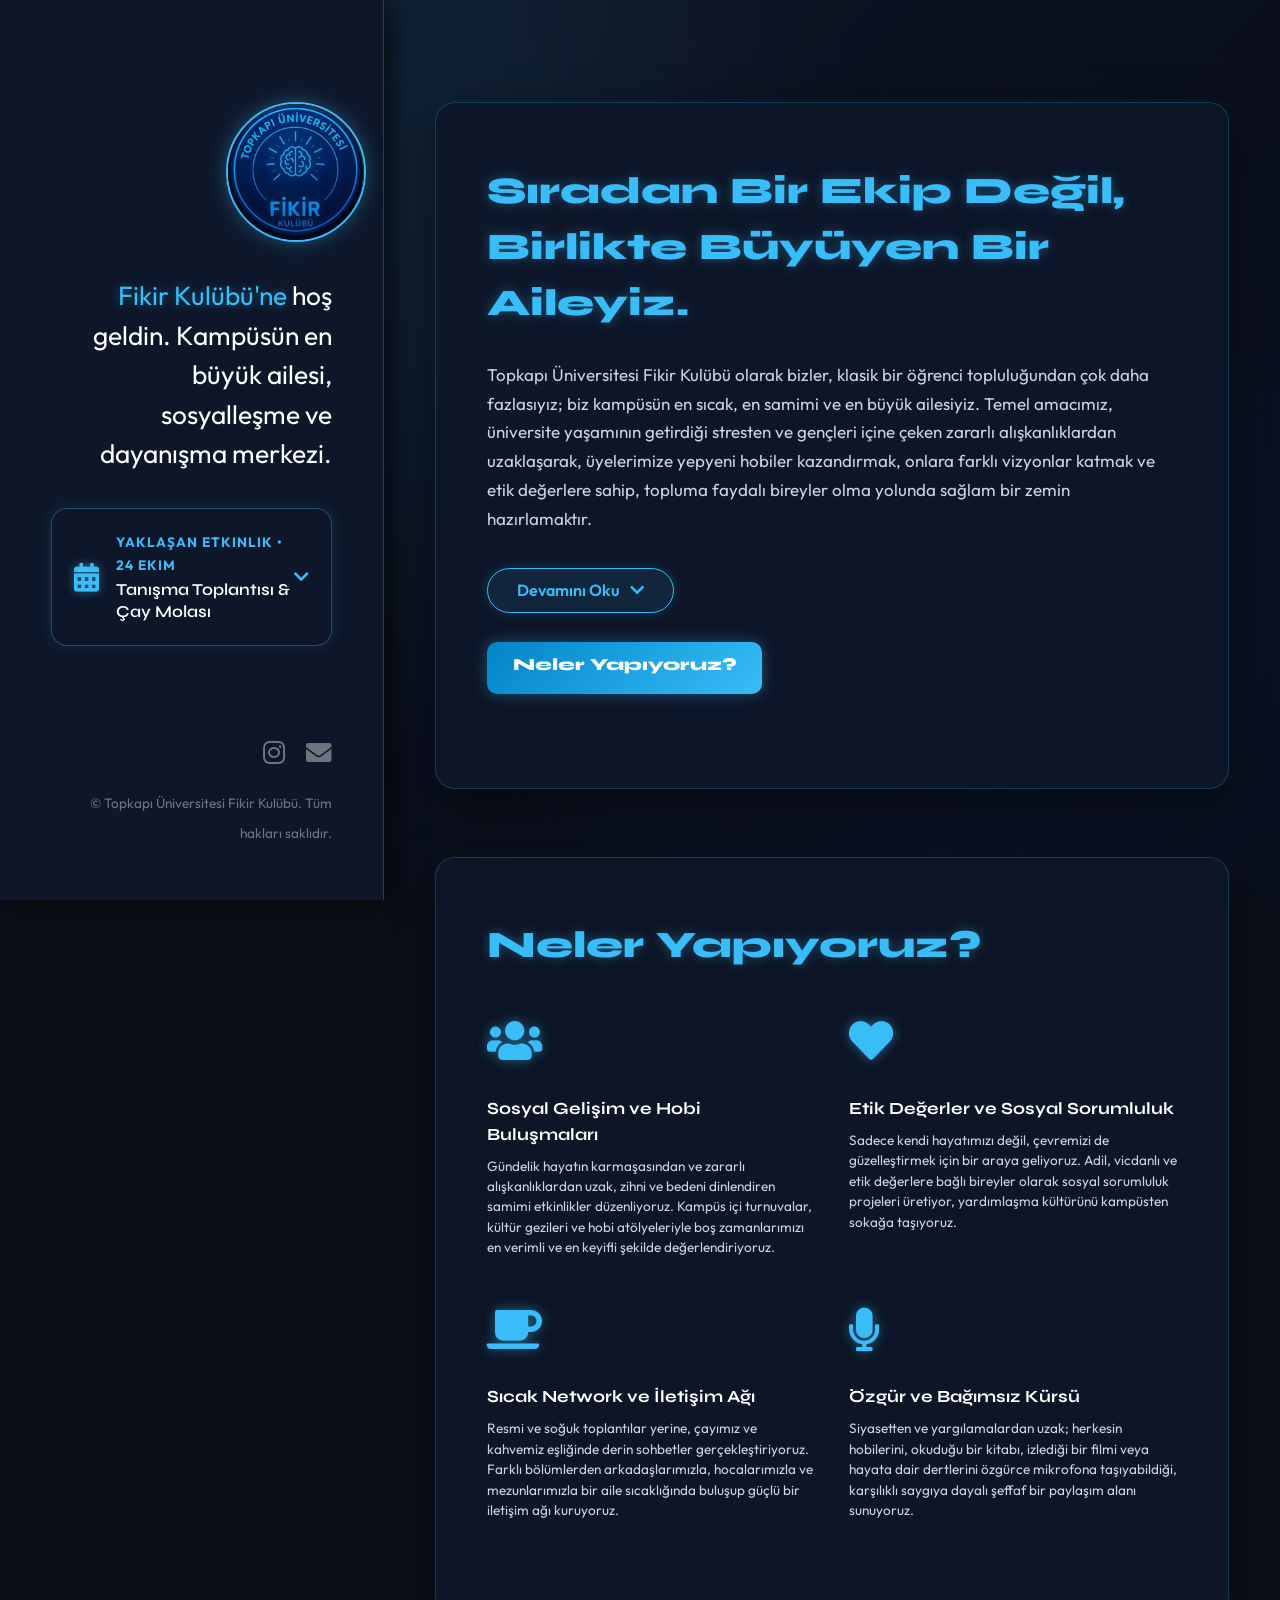
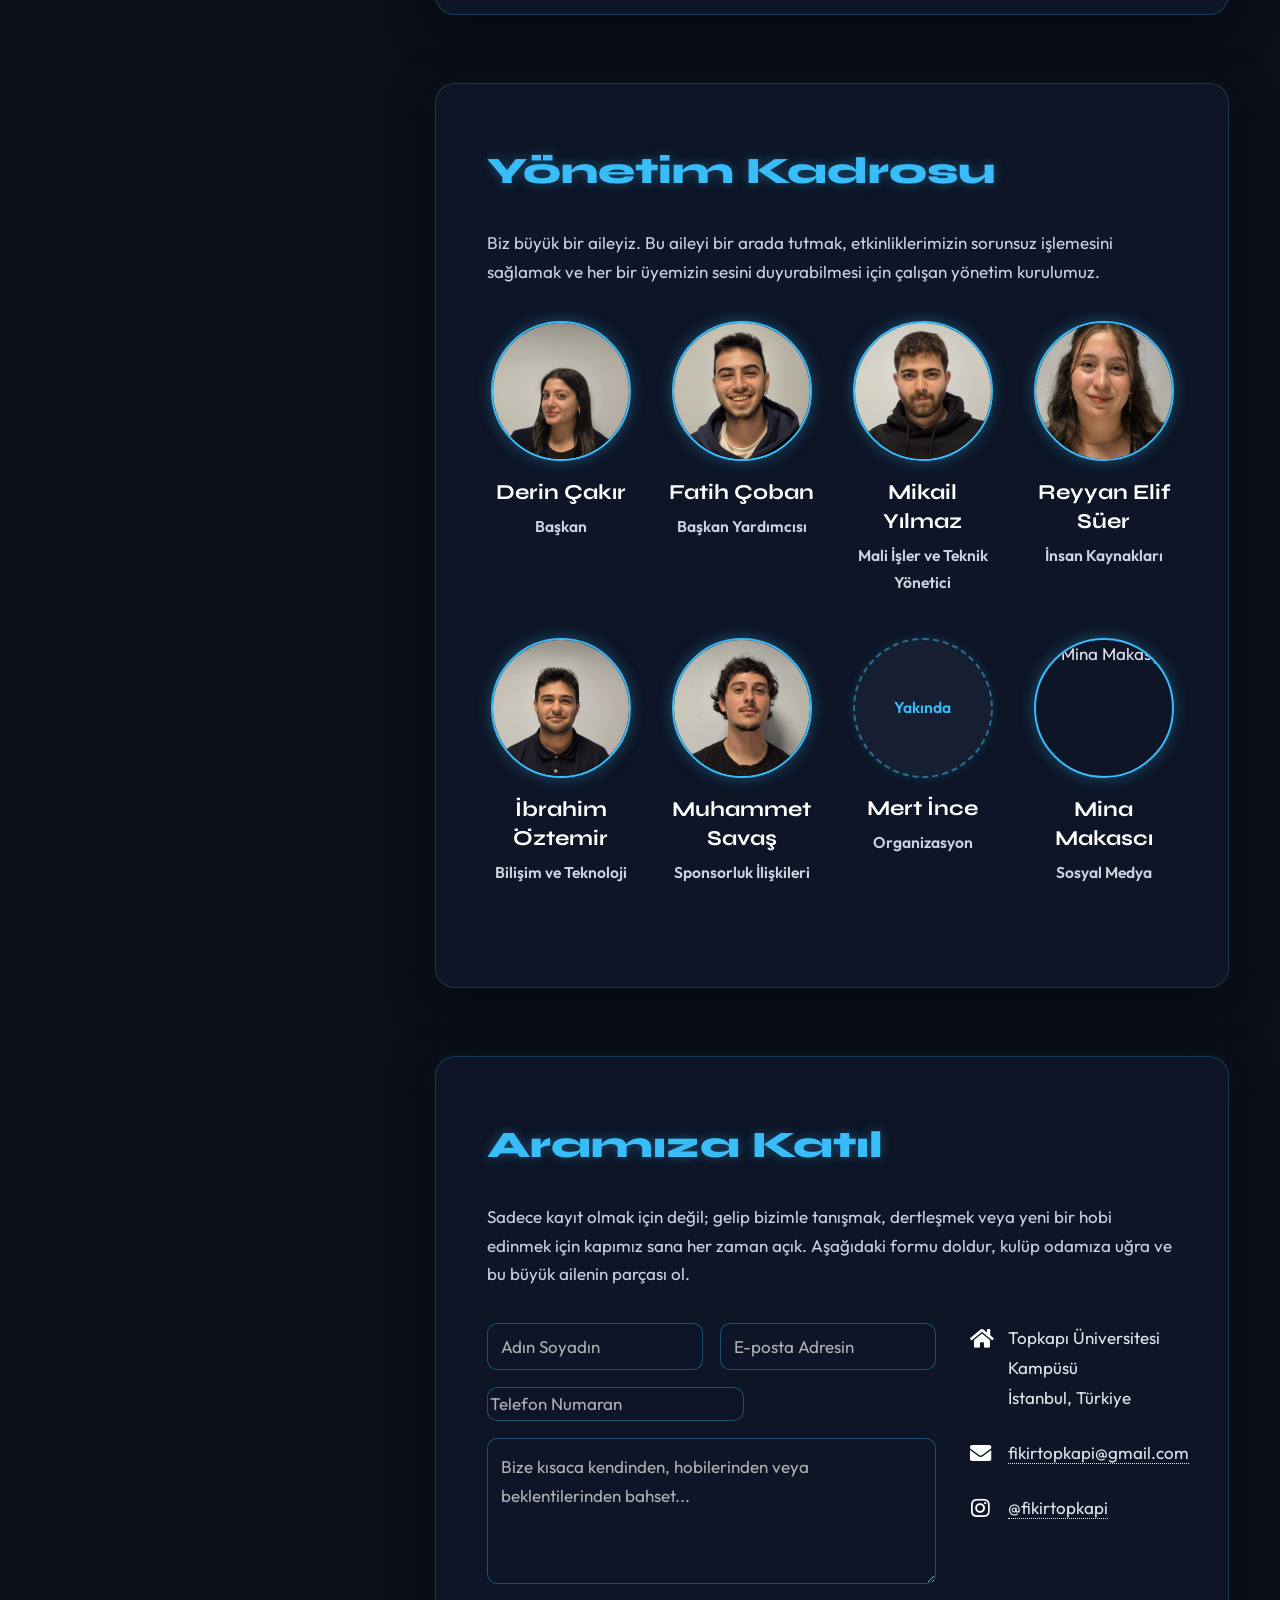
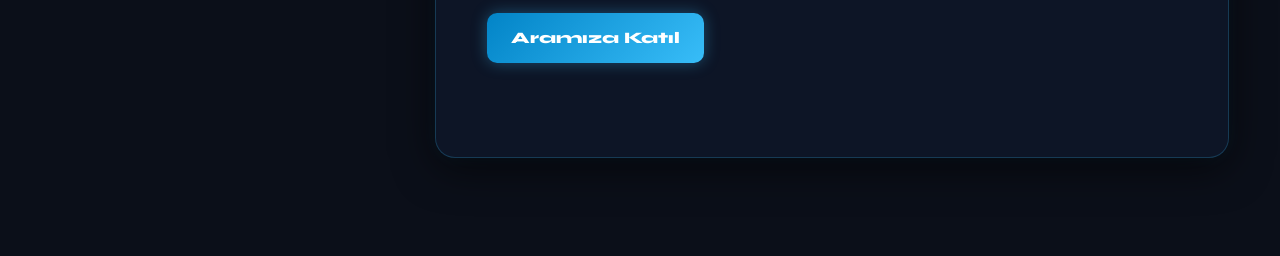
==== commit af701b6d: "Update index.html" ====
--- a/index.html
+++ b/index.html
@@ -564,7 +564,7 @@
                             </article>
 
                             <article class="col-3 col-6-xsmall team-member">
-                                <div class="empty-avatar">Yakında</div>
+                                <img src="images/Kadro/Mina.jpeg" alt="Mina Makasçı">
                                 <h3>Mina Makascı</h3>
                                 <p>Sosyal Medya</p>
                             </article>
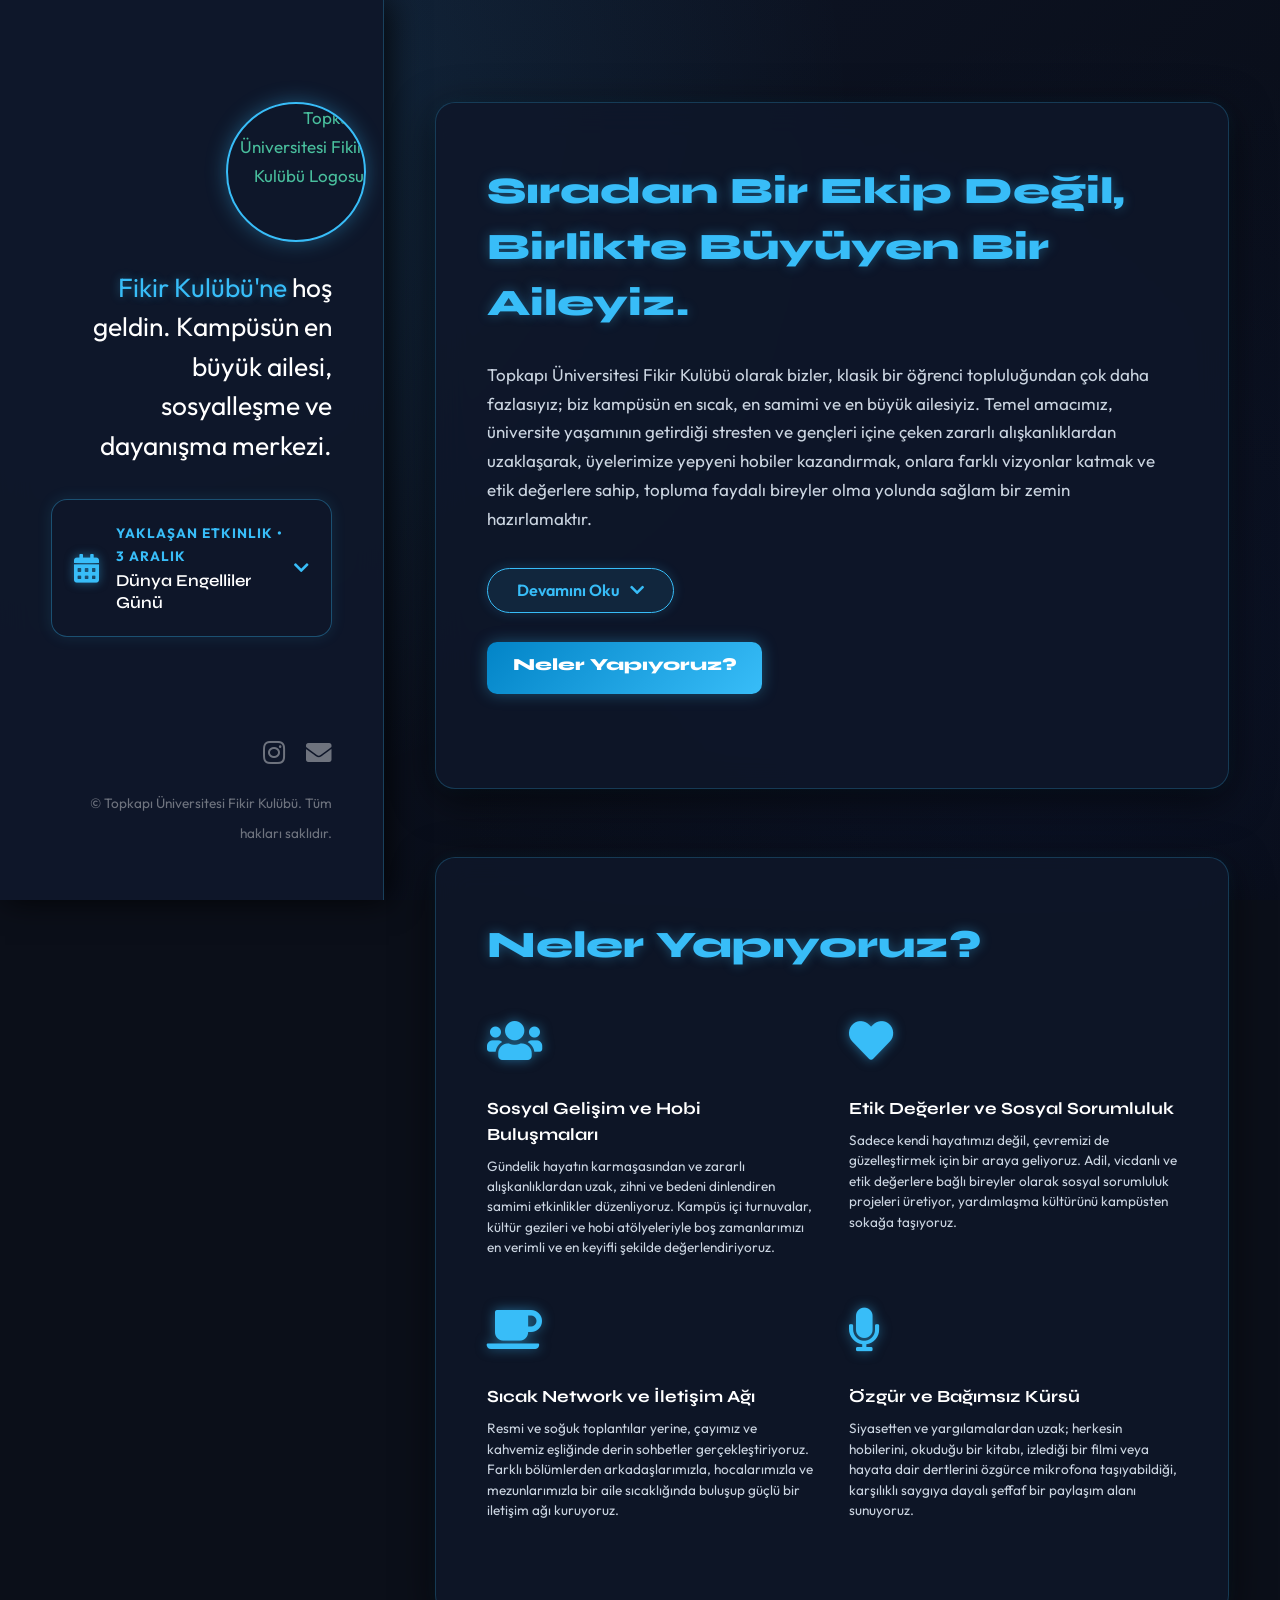
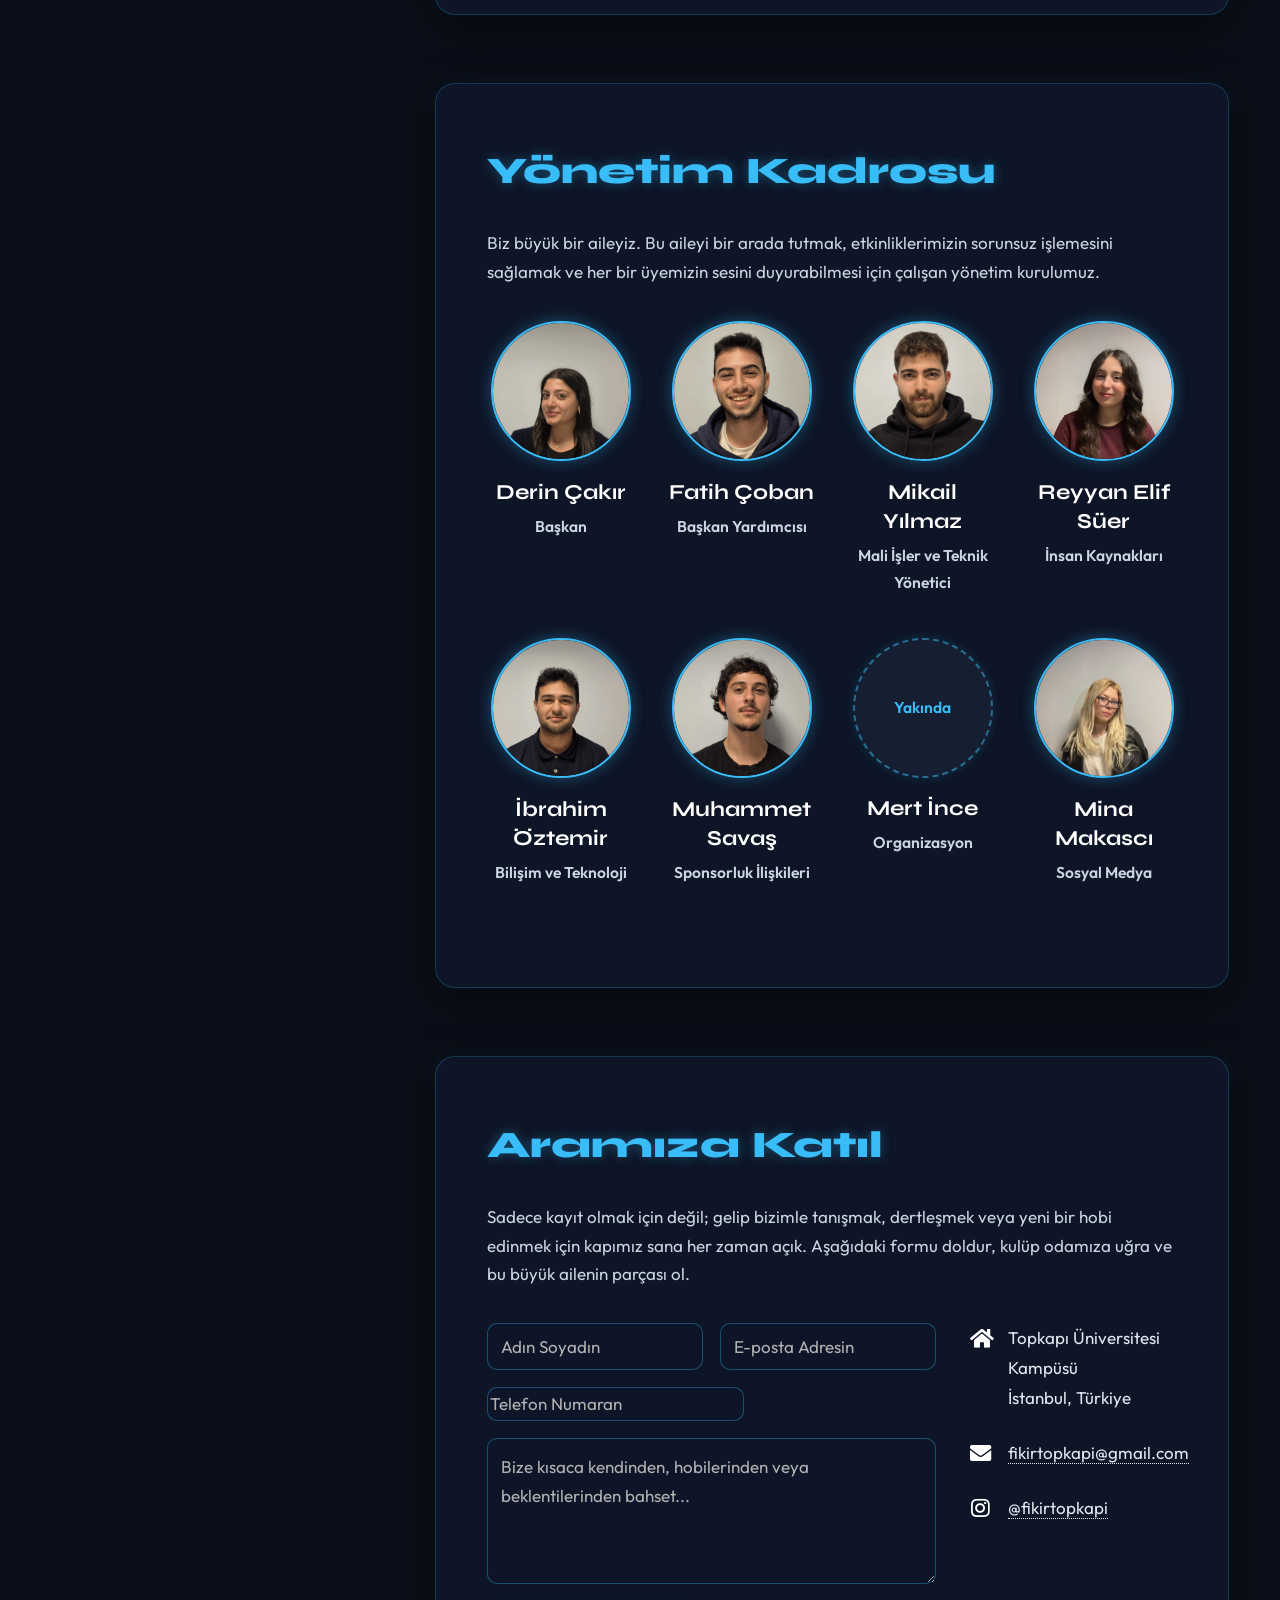
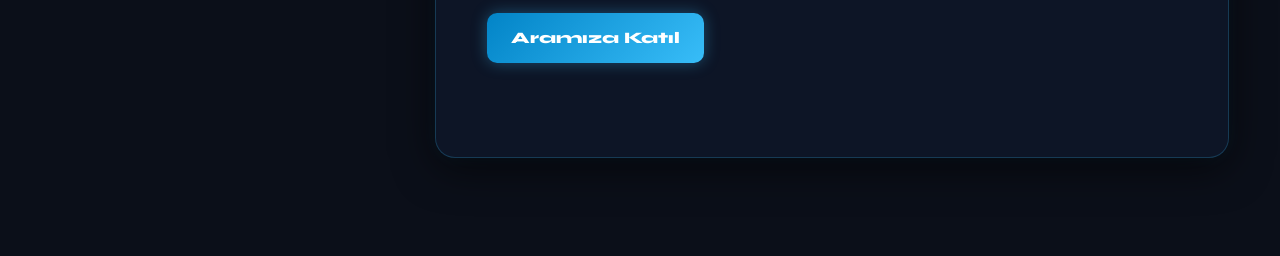
==== commit 72c75f26: "Update index.html" ====
--- a/index.html
+++ b/index.html
@@ -6,7 +6,10 @@
 -->
 <html>
     <head>
-        <title>Fikir Kulübü | Topkapı Üniversitesi</title>
+        <title>İstanbul Topkapı Üniversitesi Fikir Kulübü</title>
+        <meta name="description" content="İstanbul Topkapı Üniversitesi bünyesinde faaliyet gösteren Fikir Kulübü'nün resmi web sitesi. Öğrenci etkinlikleri, projeler ve kulüp toplantıları.">
+        <link rel="icon" href="logo.png" type="image/png">
+        
         <meta charset="utf-8" />
         <meta name="viewport" content="width=device-width, initial-scale=1, user-scalable=no" />
         <link rel="stylesheet" href="assets/css/main.css" />
@@ -423,18 +426,18 @@
             <header id="header">
                 <div class="inner">
                     <!-- Kulüp Logosu -->
-                    <a href="#" class="image avatar"><img src="images/Kadro/logo.jpeg" alt="Topkapı Üniversitesi Fikir Kulübü Logosu" /></a>
+                    <a href="#" class="image avatar"><img src="logo.png" alt="Topkapı Üniversitesi Fikir Kulübü Logosu" /></a>
                     <h1><strong>Fikir Kulübü'ne</strong> hoş geldin.<br />
                     Kampüsün en büyük ailesi,<br />
                     sosyalleşme ve dayanışma merkezi.</h1>
                     
-                    <!-- ETKİNLİK TAKVİMİ WIDGET -->
+                    <!-- ETKİNLİK TAKVİMİ WIDGET (YENİ EKLENEN TARİHLER) -->
                     <div class="event-widget" id="eventWidget" onclick="toggleEvents()">
                         <div class="event-widget-header">
                             <span class="icon solid fa-calendar-alt event-icon"></span>
                             <div class="next-event-info">
-                                <span class="event-date">Yaklaşan Etkinlik • 24 Ekim</span>
-                                <span class="event-title">Tanışma Toplantısı & Çay Molası</span>
+                                <span class="event-date">Yaklaşan Etkinlik • 3 Aralık</span>
+                                <span class="event-title">Dünya Engelliler Günü</span>
                             </div>
                             <span class="icon solid fa-chevron-down toggle-icon" id="eventToggleIcon"></span>
                         </div>
@@ -442,20 +445,28 @@
                         <div class="event-list" id="eventList">
                             <ul>
                                 <li>
-                                    <strong>24 Ekim Perşembe</strong>
-                                    Tanışma Toplantısı & Çay Molası
+                                    <strong>3 Aralık</strong>
+                                    Dünya Engelliler Günü
                                 </li>
                                 <li>
-                                    <strong>10 Kasım Cuma</strong>
-                                    Güz Dönemi İlk Atölyesi
+                                    <strong>10 Aralık</strong>
+                                    Dünya İnsan Hakları Günü
                                 </li>
                                 <li>
-                                    <strong>25 Kasım Çarşamba</strong>
-                                    Açık Kürsü Sohbetleri
+                                    <strong>19 - 20 Aralık</strong>
+                                    Uludağ'a Sosyokültürel Gezi
                                 </li>
                                 <li>
-                                    <strong>5 Aralık Pazartesi</strong>
-                                    Sosyal Sorumluluk Saha Etkinliği
+                                    <strong>22 Aralık</strong>
+                                    Erdal Hoca İle Okuma Günü
+                                </li>
+                                <li>
+                                    <strong>9 - 10 Şubat</strong>
+                                    Uludağ Kış Gezisi
+                                </li>
+                                <li>
+                                    <strong>19 Mayıs</strong>
+                                    Atatürk'ü Anma, Gençlik ve Spor Bayramı
                                 </li>
                             </ul>
                         </div>
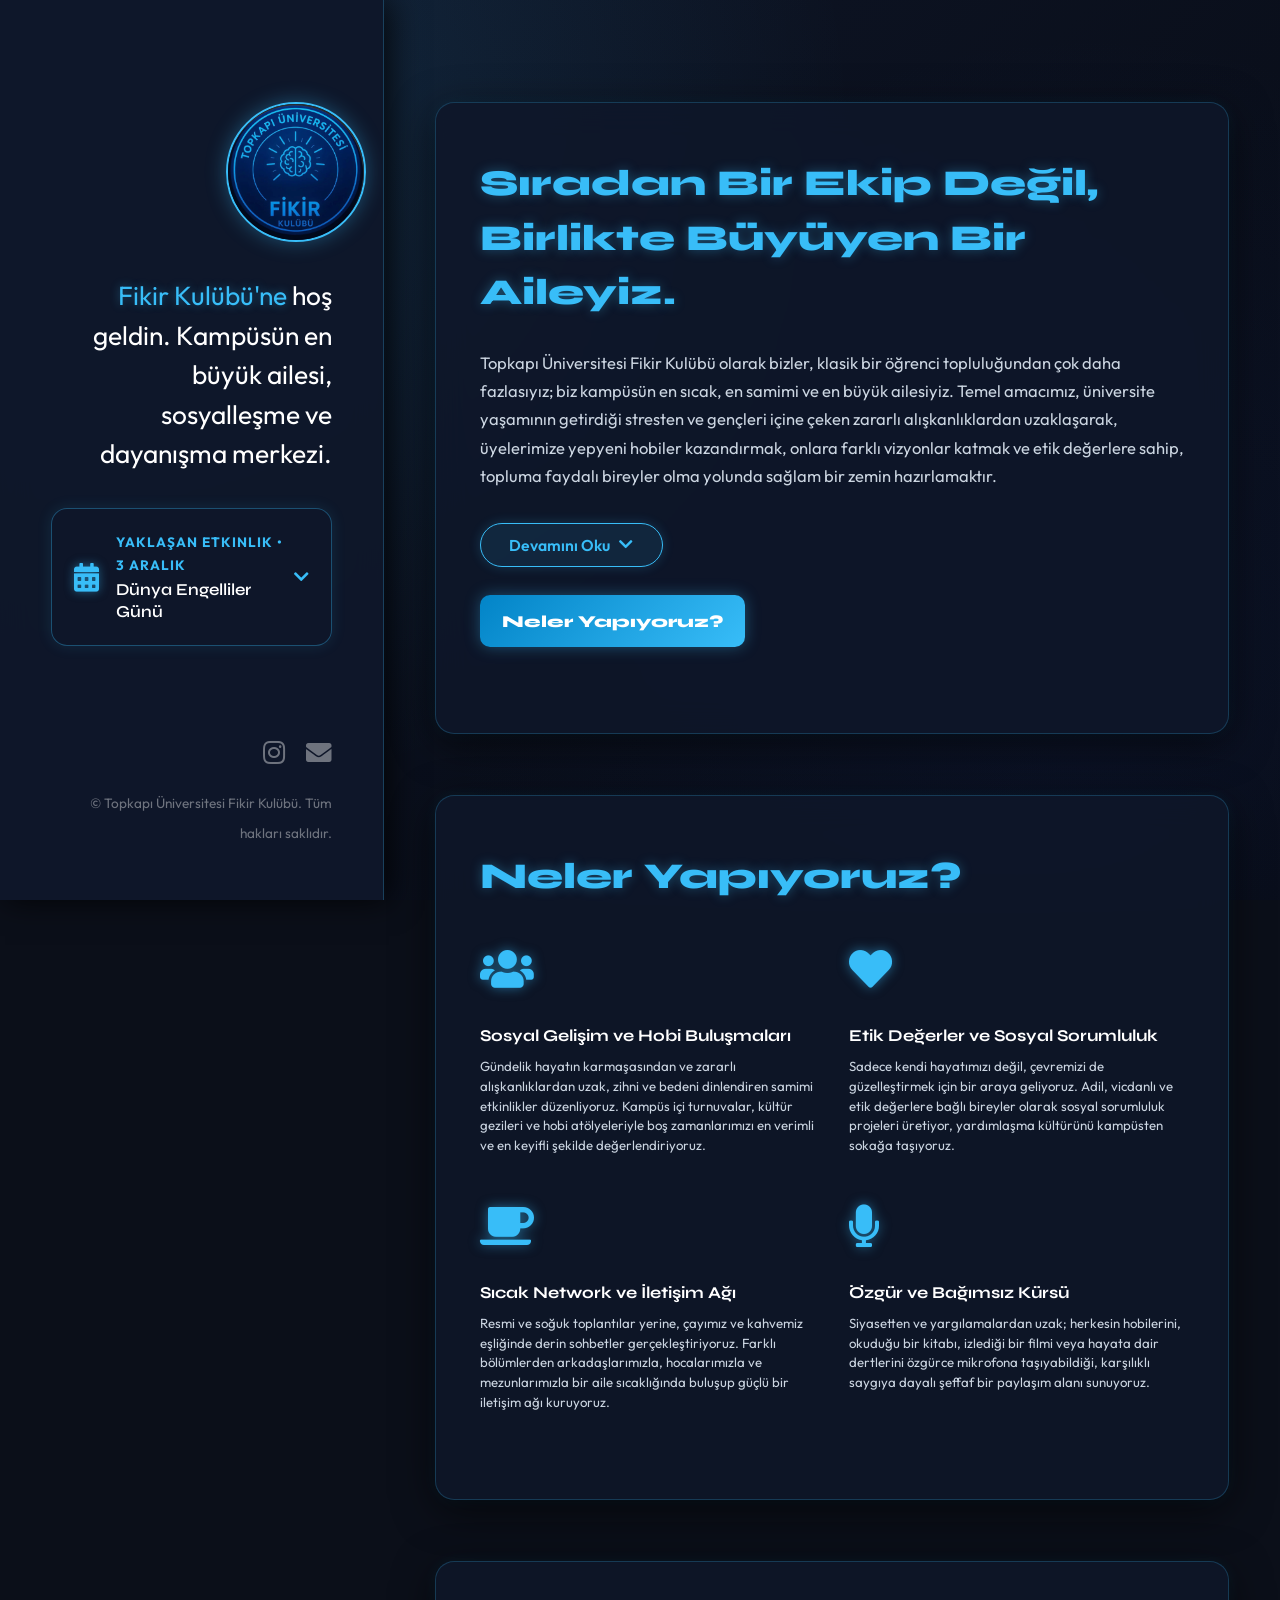
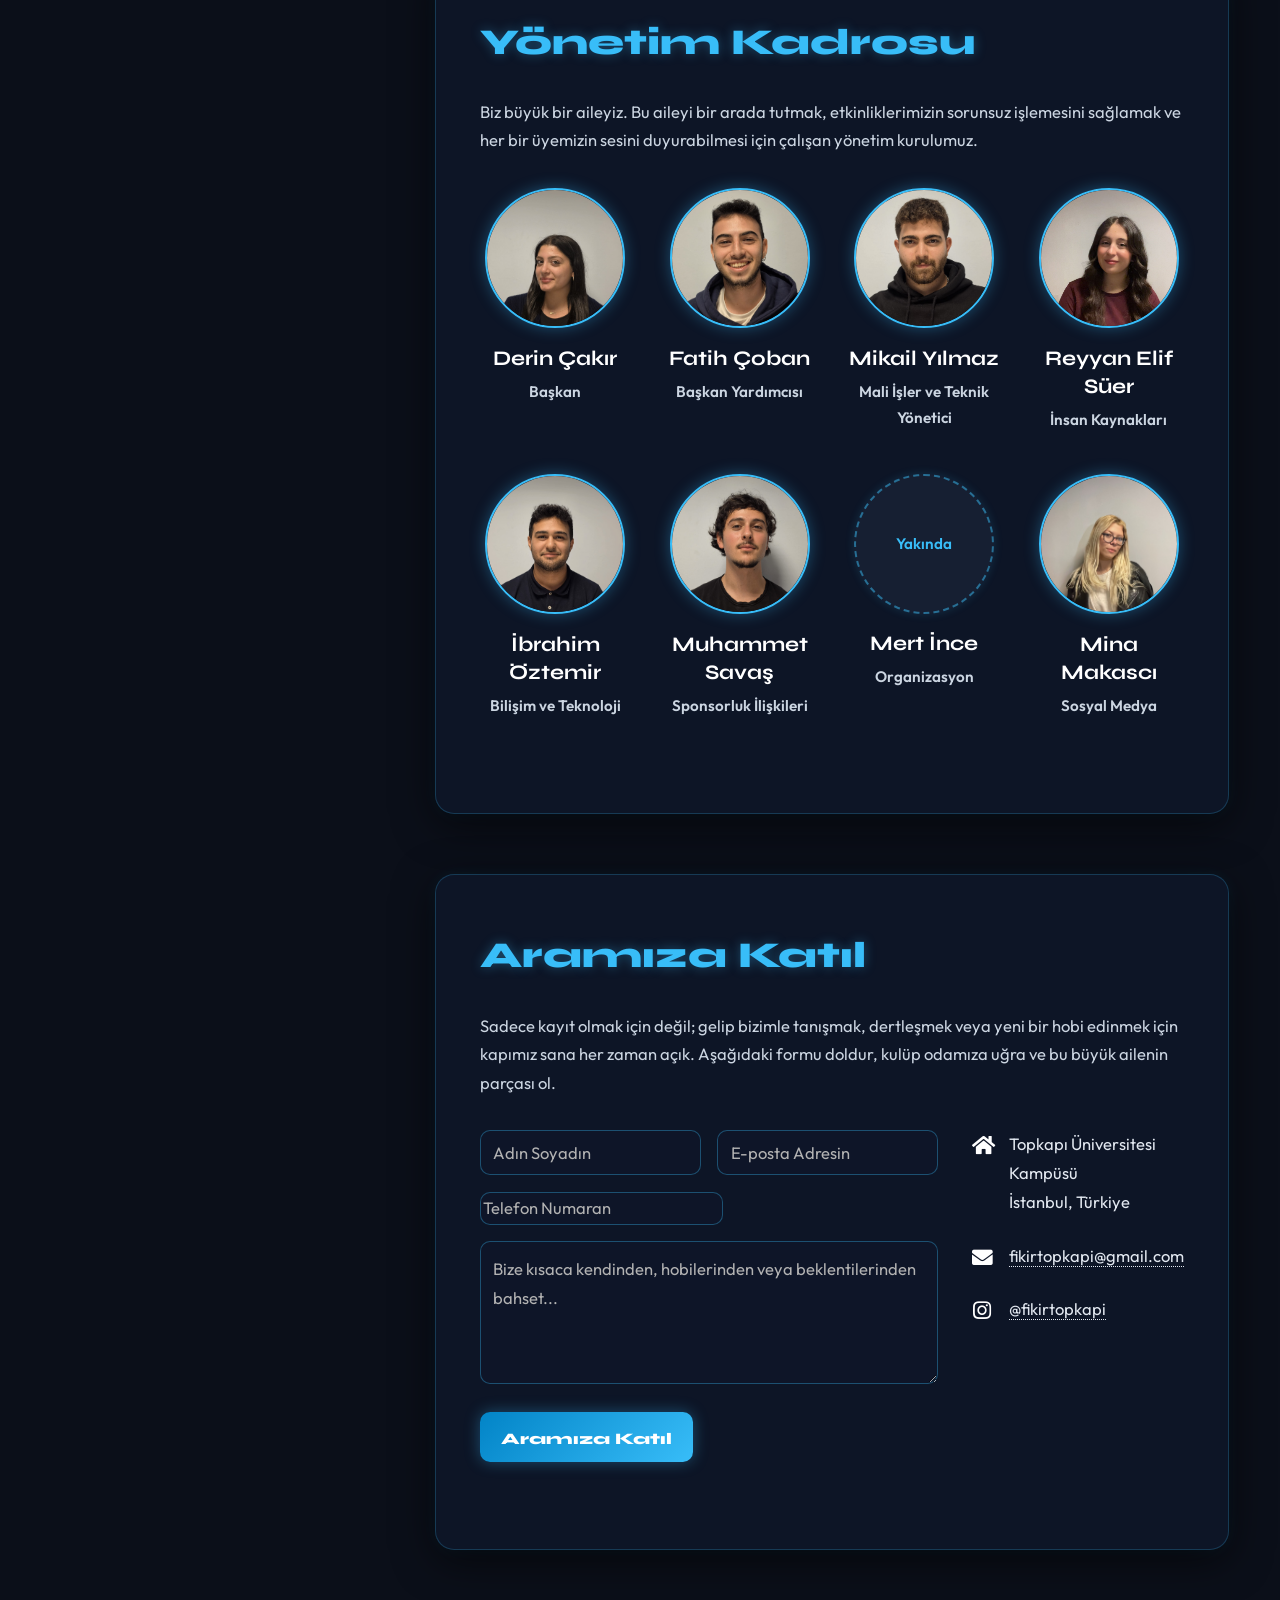
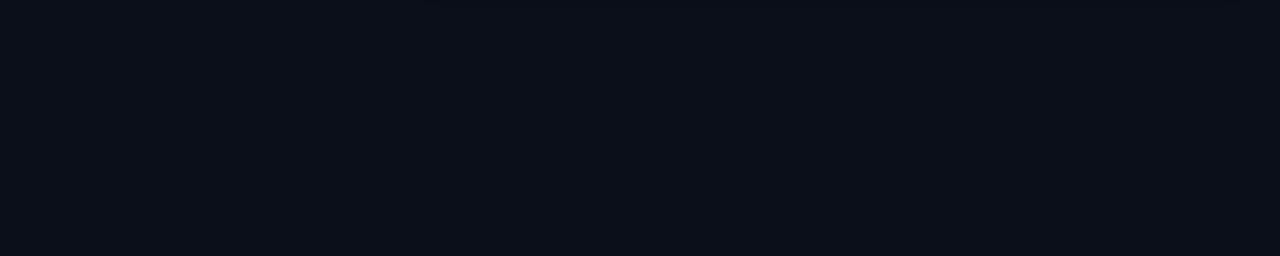
==== commit 5e601c86: "Update index.html" ====
--- a/index.html
+++ b/index.html
@@ -426,7 +426,7 @@
             <header id="header">
                 <div class="inner">
                     <!-- Kulüp Logosu -->
-                    <a href="#" class="image avatar"><img src="logo.png" alt="Topkapı Üniversitesi Fikir Kulübü Logosu" /></a>
+                    <a href="#" class="image avatar"><img src="images/Kadro/logo.jpeg" alt="Topkapı Üniversitesi Fikir Kulübü Logosu" /></a>
                     <h1><strong>Fikir Kulübü'ne</strong> hoş geldin.<br />
                     Kampüsün en büyük ailesi,<br />
                     sosyalleşme ve dayanışma merkezi.</h1>
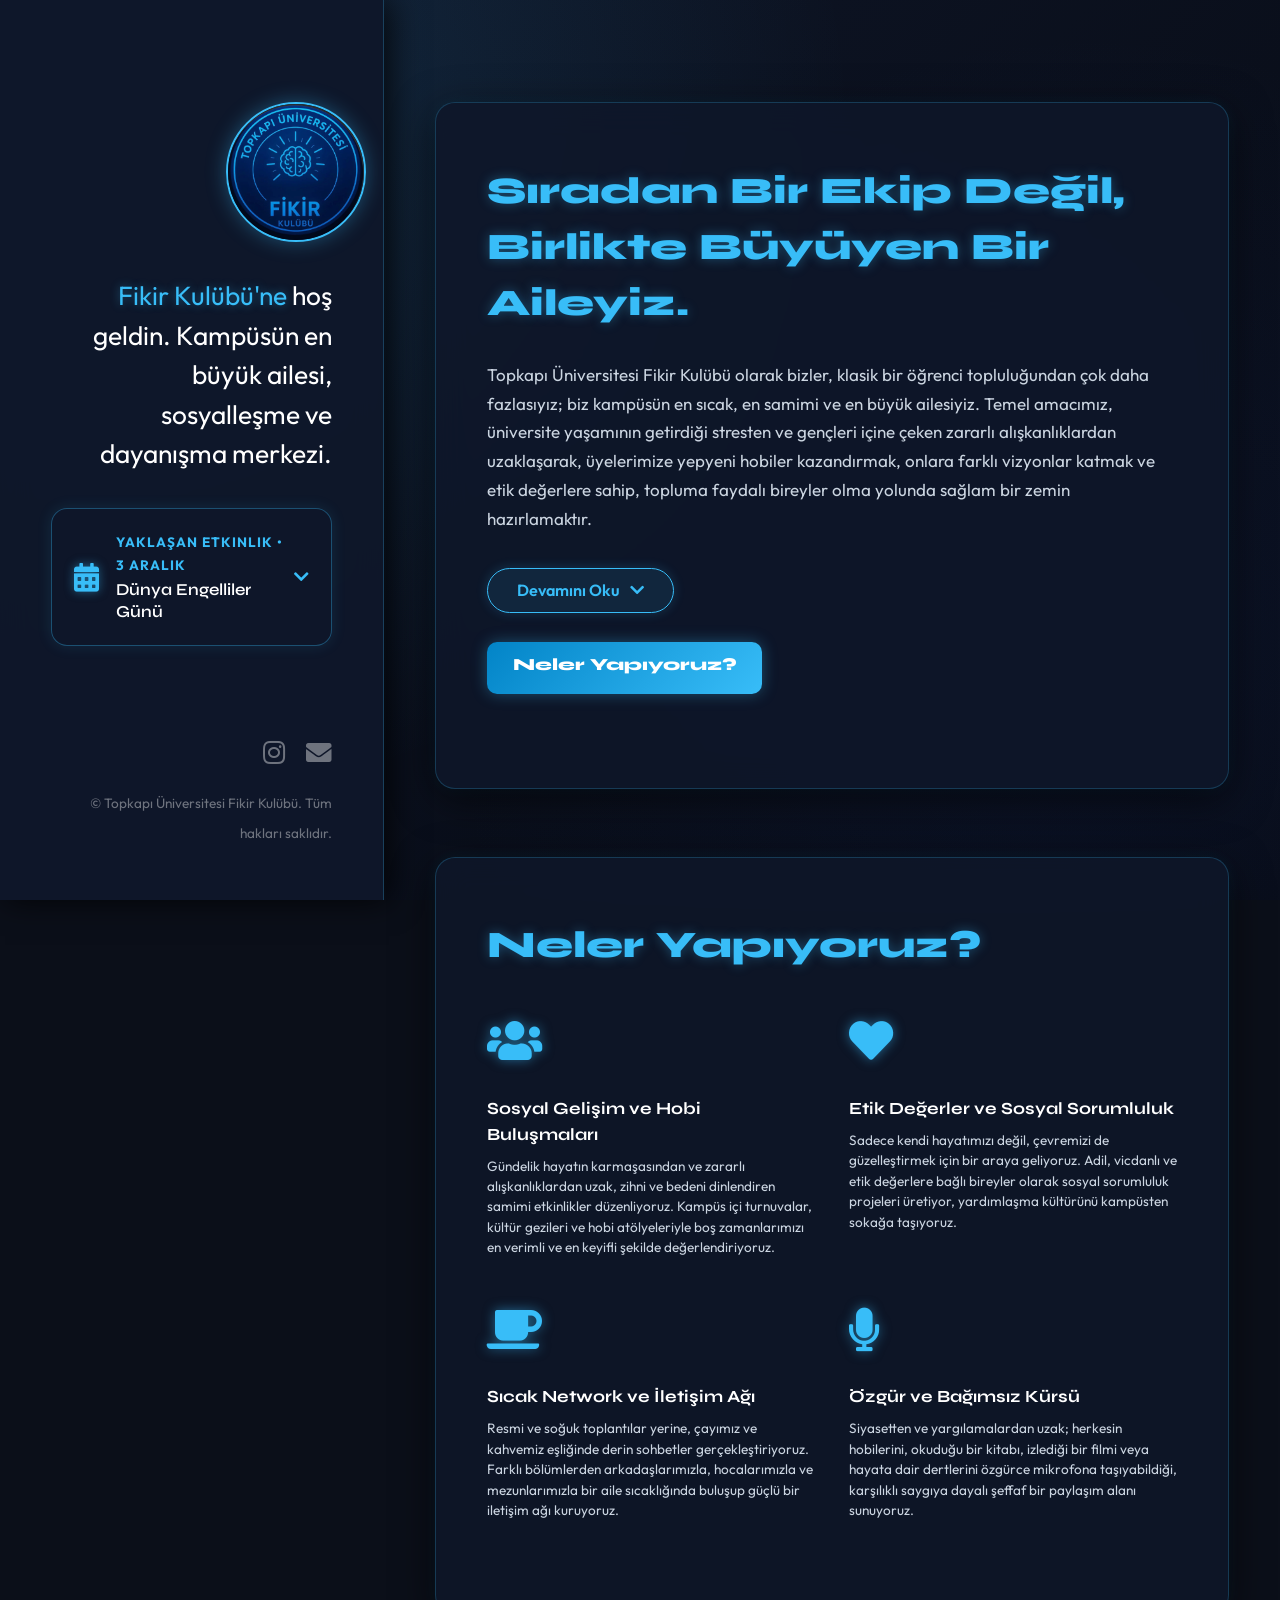
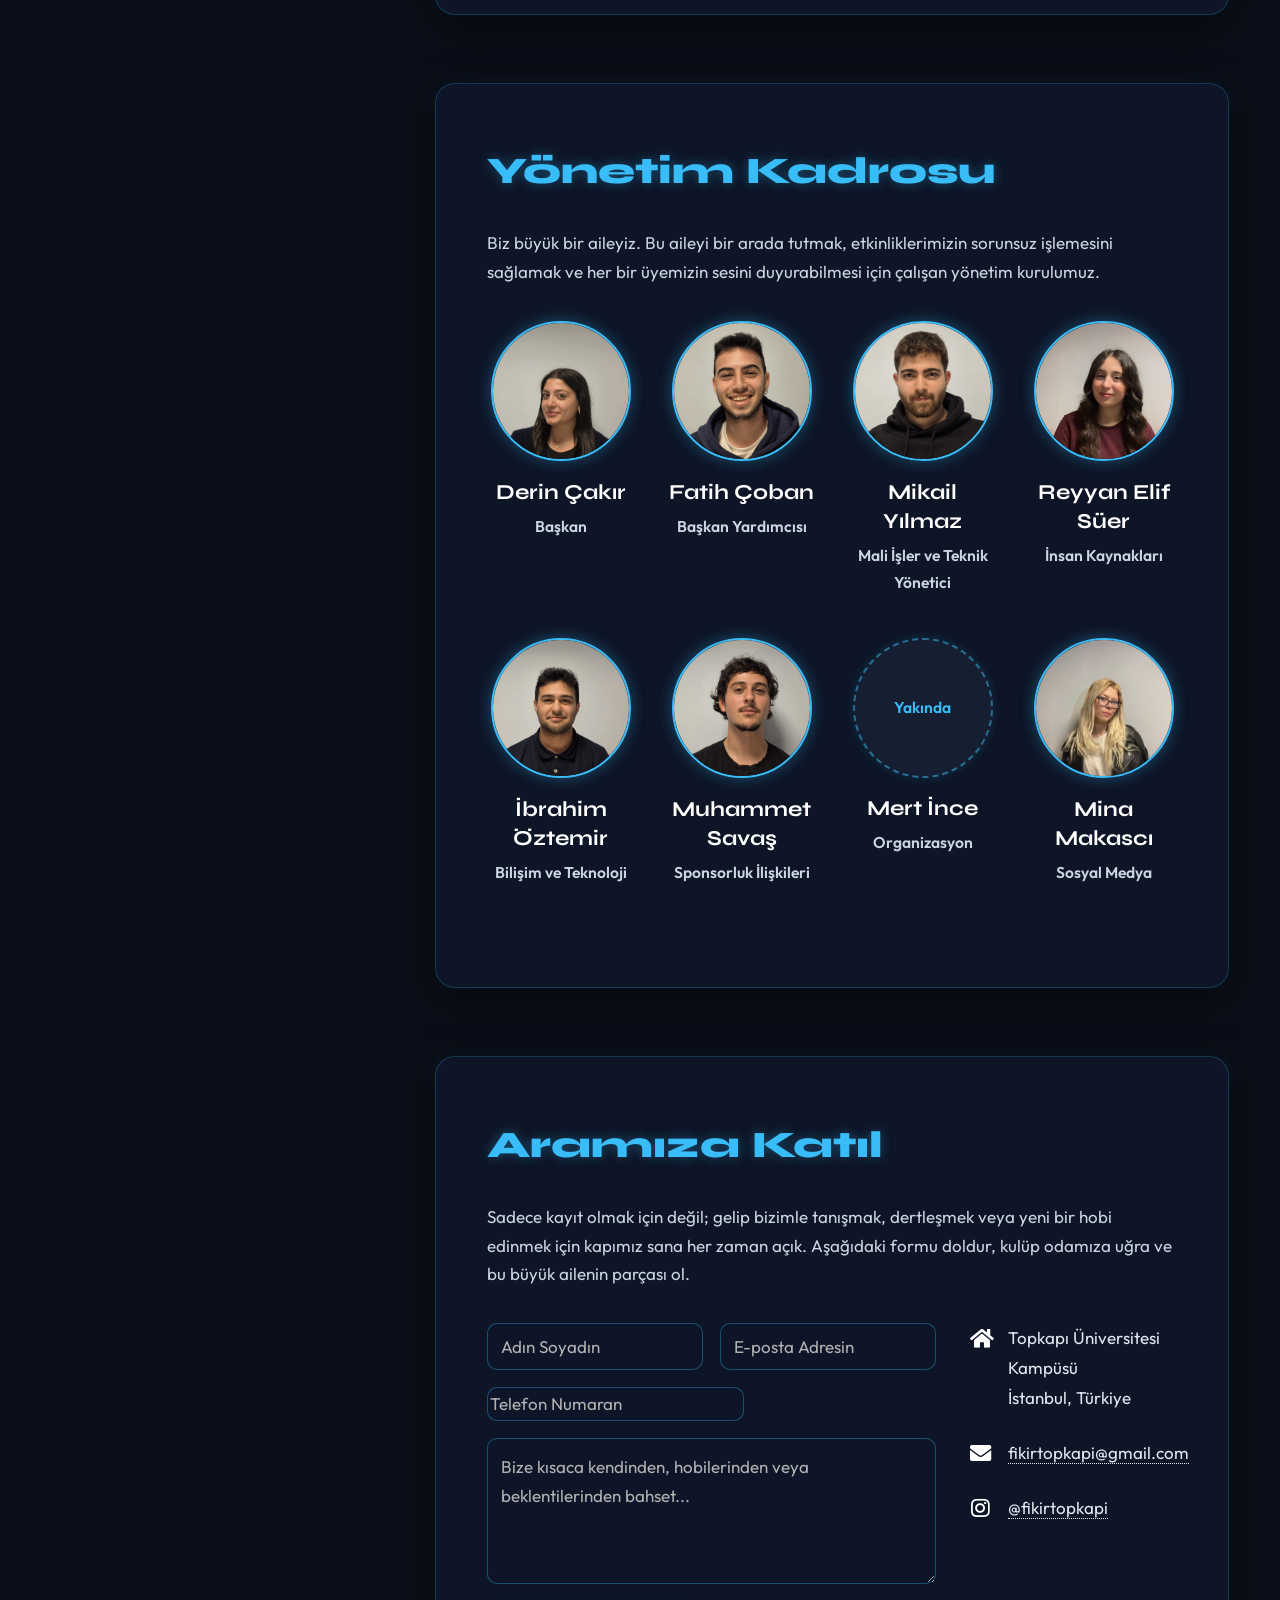
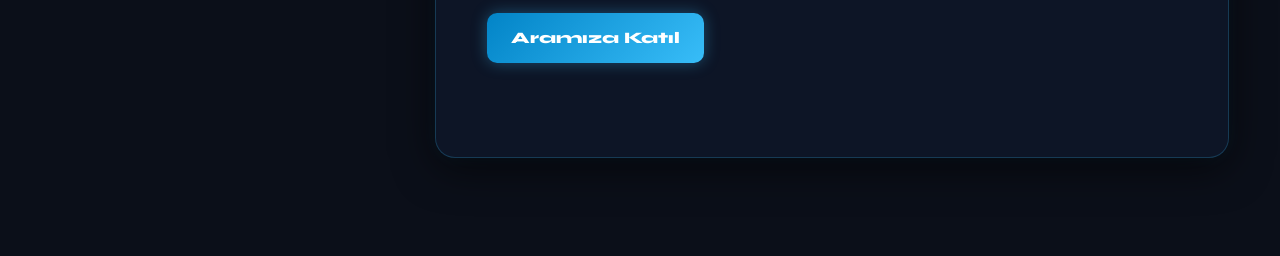
==== commit 14c5683d: "Update index.html" ====
--- a/index.html
+++ b/index.html
@@ -8,7 +8,7 @@
     <head>
         <title>İstanbul Topkapı Üniversitesi Fikir Kulübü</title>
         <meta name="description" content="İstanbul Topkapı Üniversitesi bünyesinde faaliyet gösteren Fikir Kulübü'nün resmi web sitesi. Öğrenci etkinlikleri, projeler ve kulüp toplantıları.">
-        <link rel="icon" href="logo.png" type="image/png">
+        <link rel="icon" href="images/Kadro/logo.jpeg" type="image/png">
         
         <meta charset="utf-8" />
         <meta name="viewport" content="width=device-width, initial-scale=1, user-scalable=no" />
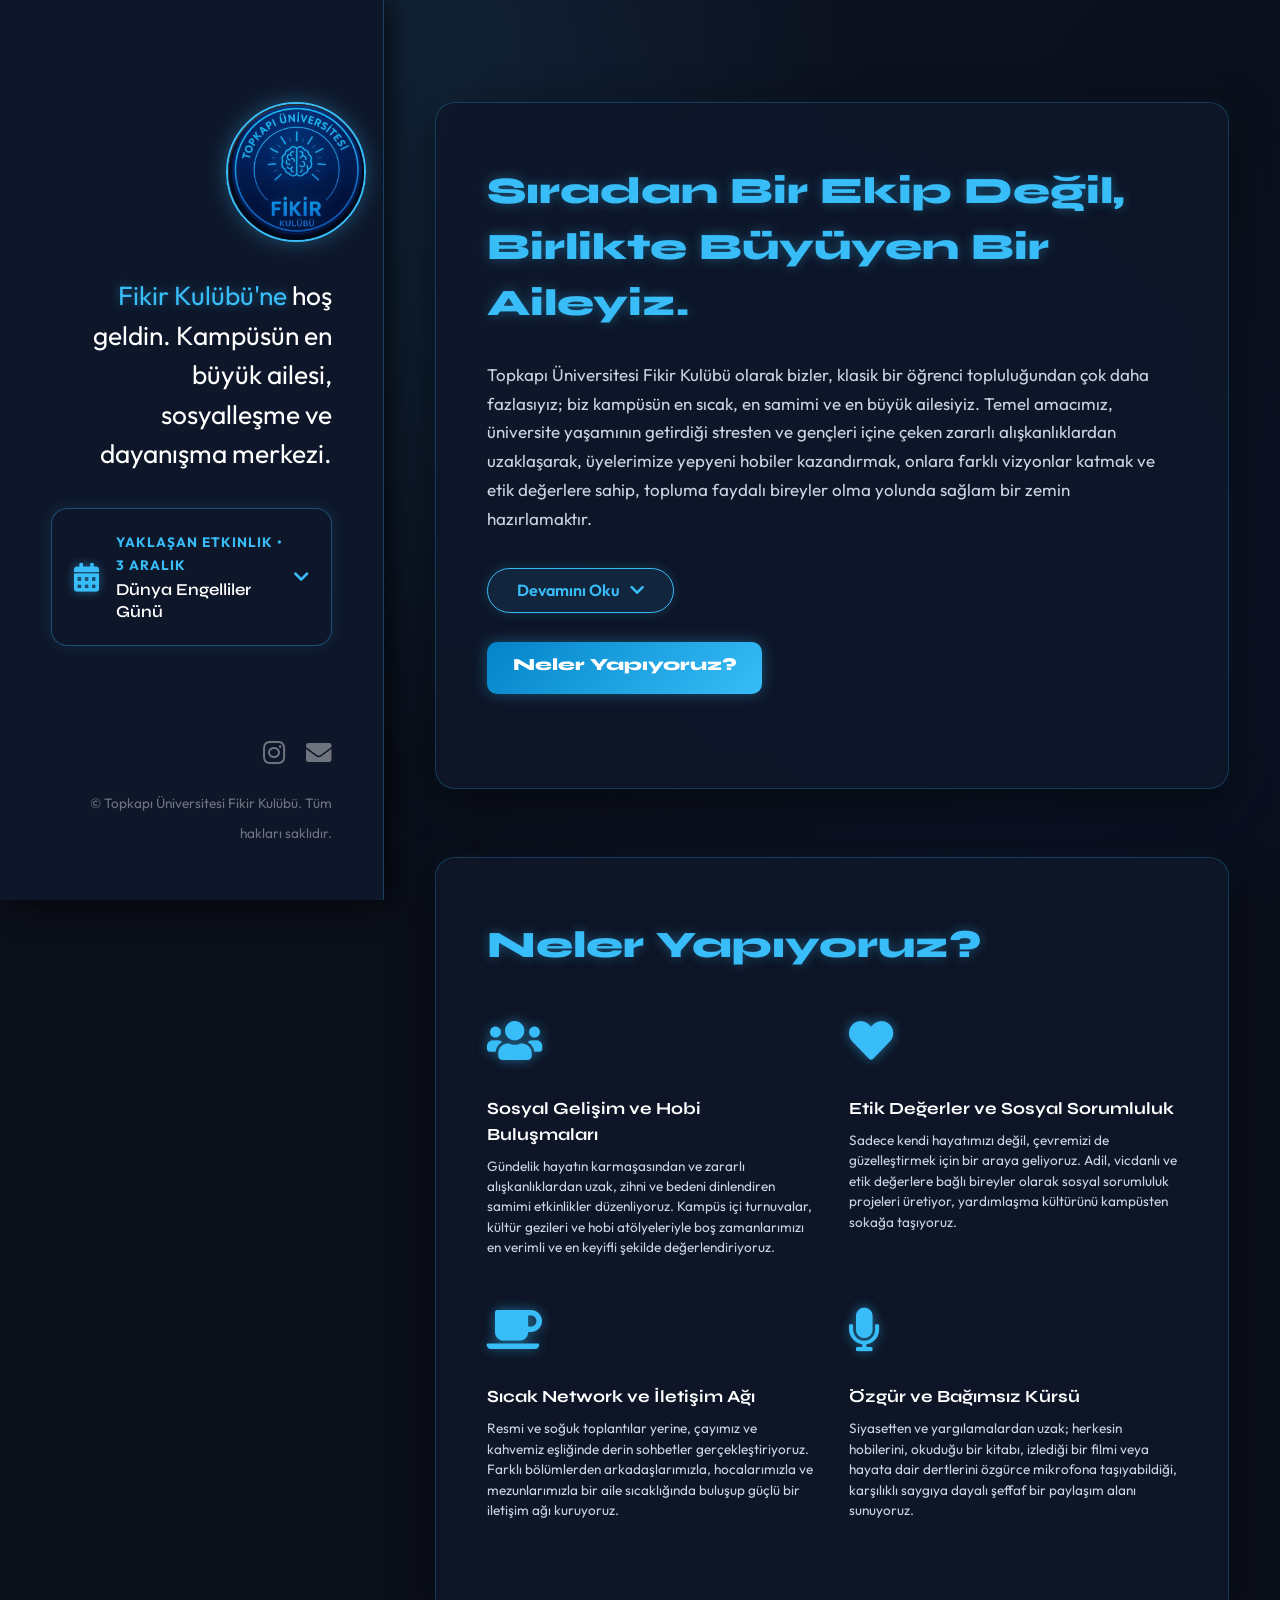
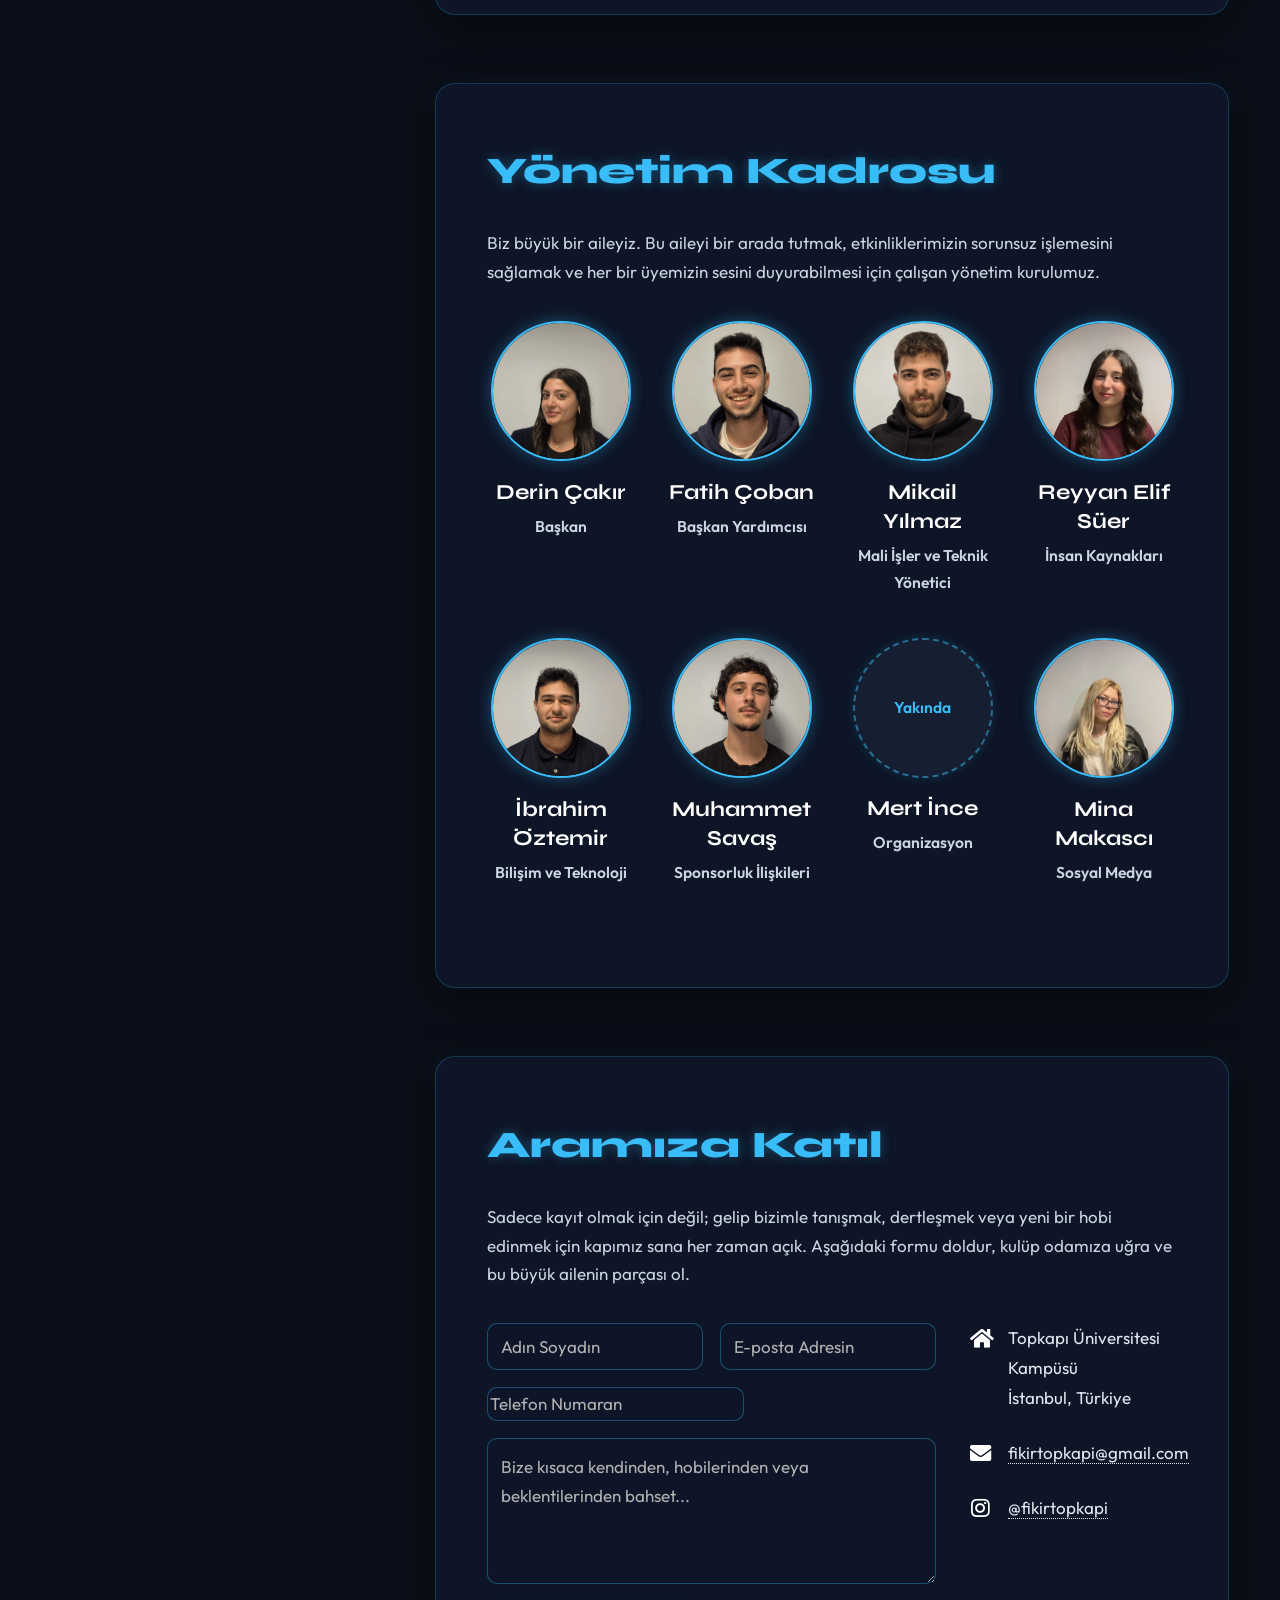
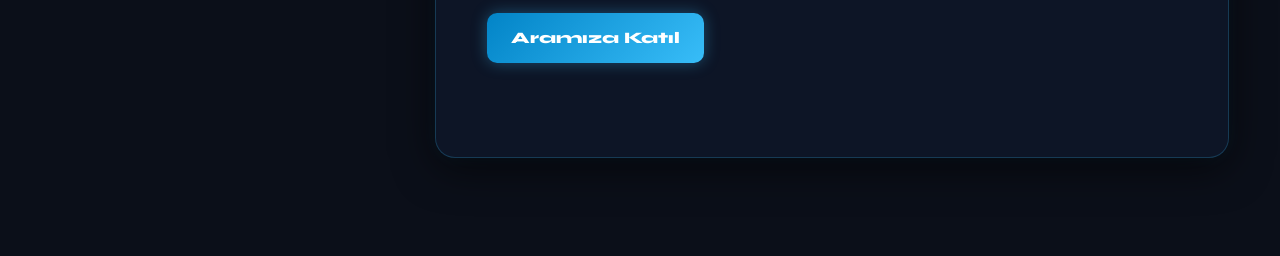
==== commit 8d5913f6: "Update index.html" ====
(no text change in the page or its own stylesheets)
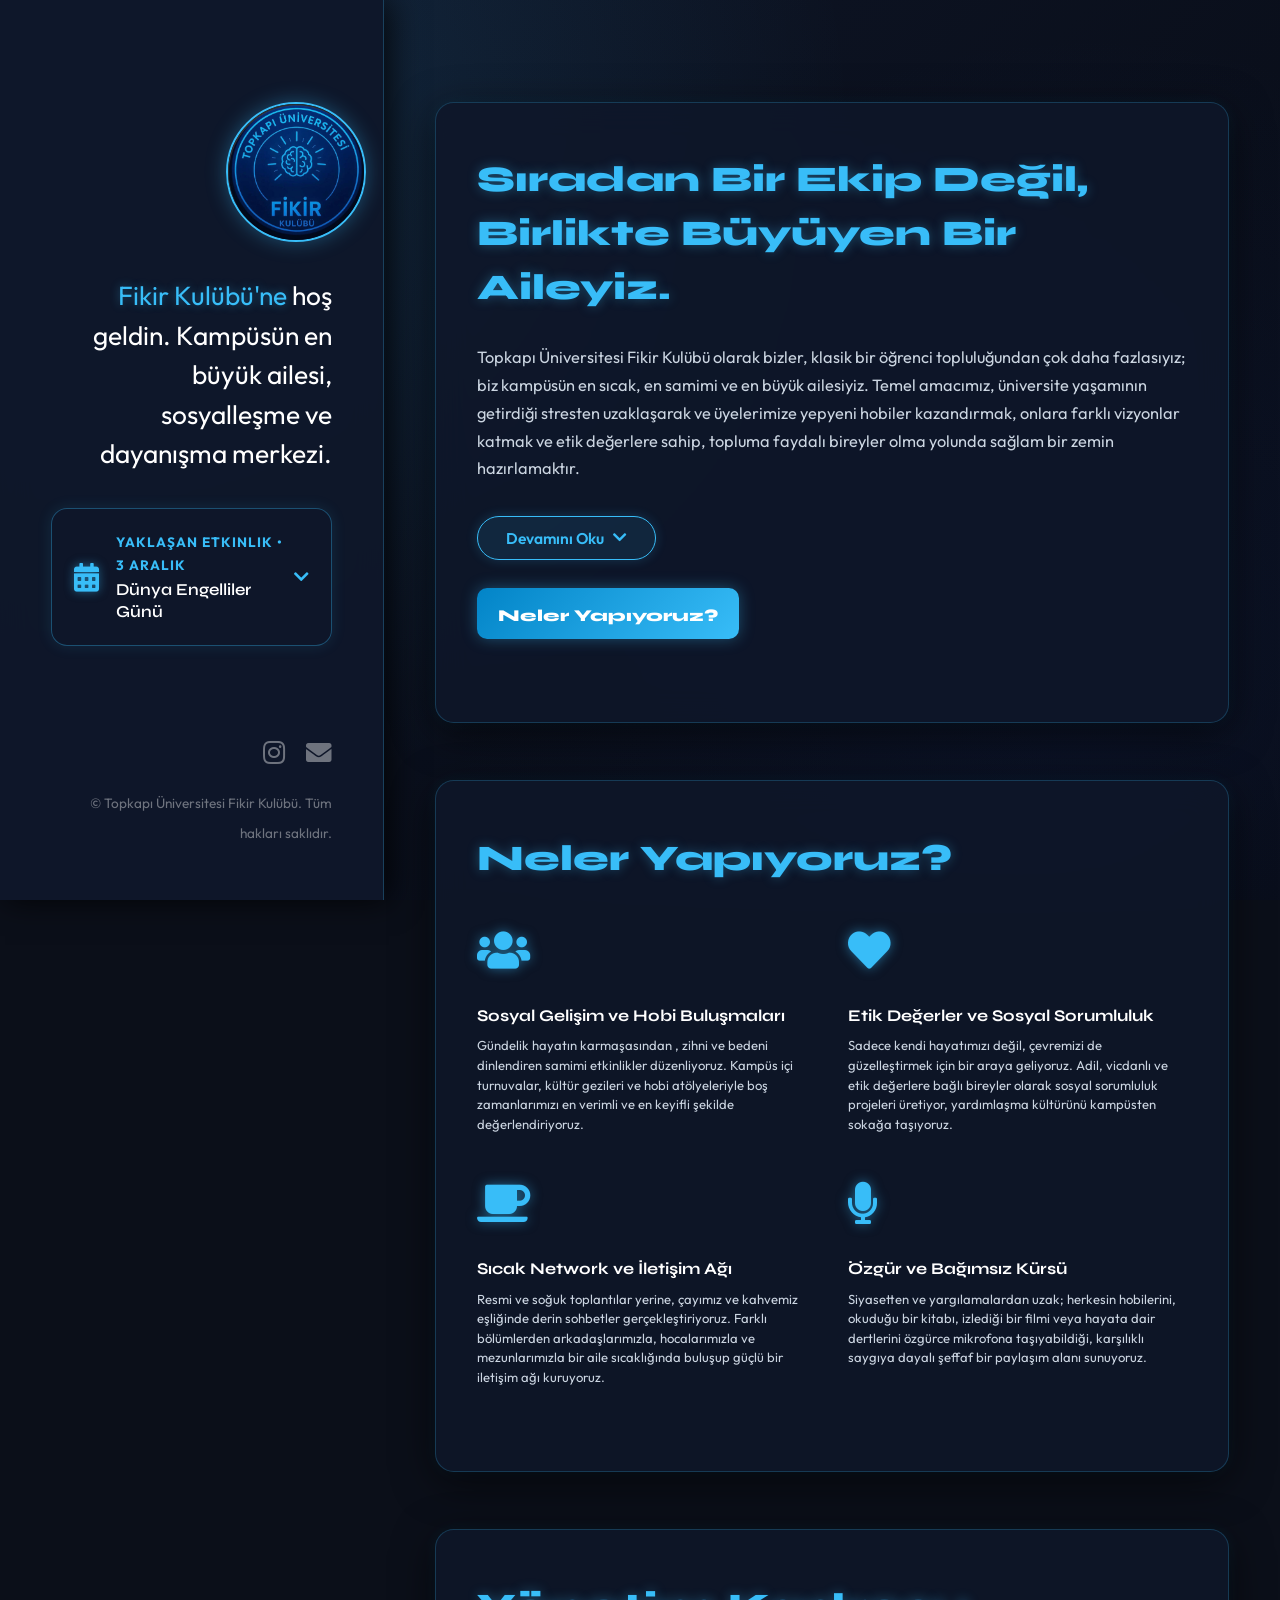
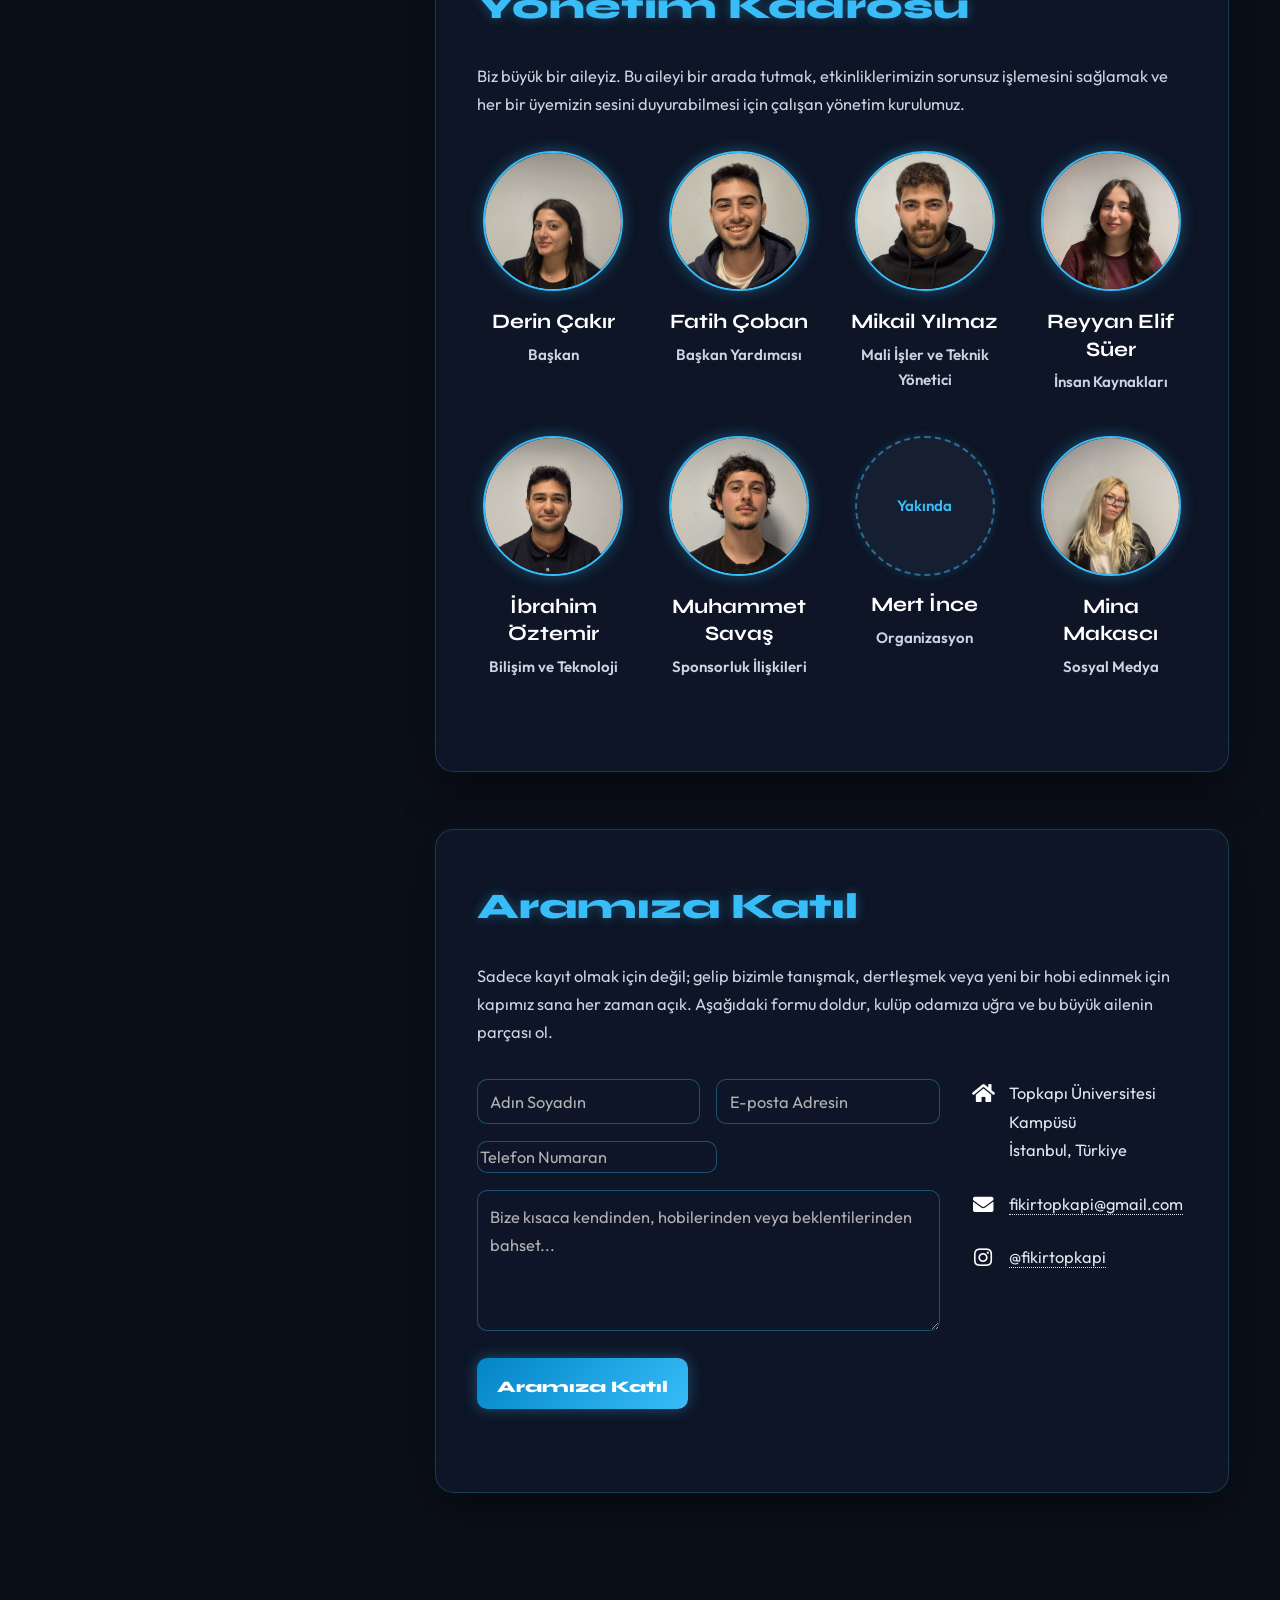
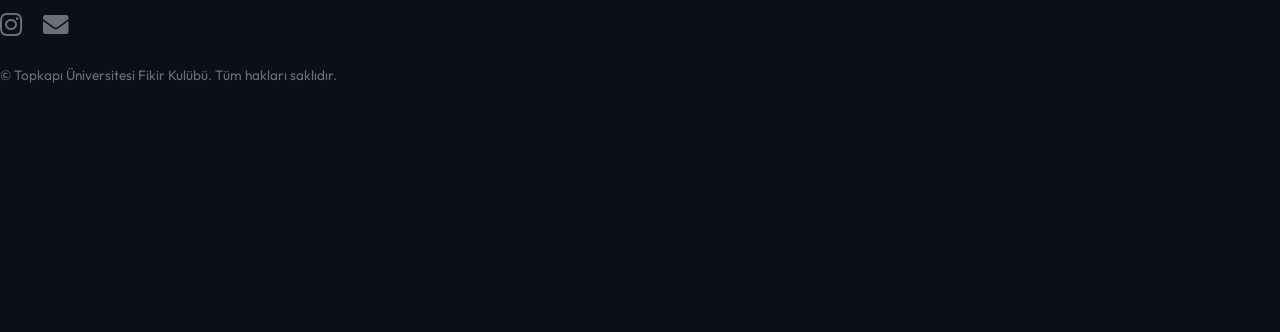
==== commit 4f982f0b: "Update index.html" ====
--- a/index.html
+++ b/index.html
@@ -483,10 +483,498 @@
                             <h2>Sıradan Bir Ekip Değil,<br />
                             Birlikte Büyüyen Bir Aileyiz.</h2>
                         </header>
-                        <p>Topkapı Üniversitesi Fikir Kulübü olarak bizler, klasik bir öğrenci topluluğundan çok daha fazlasıyız; biz kampüsün en sıcak, en samimi ve en büyük ailesiyiz. Temel amacımız, üniversite yaşamının getirdiği stresten ve gençleri içine çeken zararlı alışkanlıklardan uzaklaşarak, üyelerimize yepyeni hobiler kazandırmak, onlara farklı vizyonlar katmak ve etik değerlere sahip, topluma faydalı bireyler olma yolunda sağlam bir zemin hazırlamaktır.</p>
+                        <p>Topkapı Üniversitesi Fikir Kulübü olarak bizler, klasik bir öğrenci topluluğundan çok daha fazlasıyız; biz kampüsün en sıcak, en samimi ve en büyük ailesiyiz. Temel amacımız, üniversite yaşamının getirdiği stresten uzaklaşarak ve  üyelerimize yepyeni hobiler kazandırmak, onlara farklı vizyonlar katmak ve etik değerlere sahip, topluma faydalı bireyler olma yolunda sağlam bir zemin hazırlamaktır.</p>
                         
                         <div class="read-more-content" id="aboutMoreText">
-                            <p>Hiçbir siyasi görüşe, kutuplaşmaya veya ayrımcılığa yer vermeyen, tamamen tarafsız, kucaklayıcı ve eşitlikçi bir yapıya sahibiz. Bizim için asıl mesele, salt akademik veya profesyonel hırslar peşinde koşmak değil; iyi günde ve kötü günde birbirinin yanında duran, dertleşen, birlikte gülen ve birlikte gelişen sağlam bir dostluk bağı kurmaktır. Sadece kariyerinize değil, karakterinize ve ruhunuza da dokunacak etkinliklerle, hayat boyu sürecek dostlukların temellerini burada, bu çatının altında atıyoruz. Kendini yalnız hissetmediğin, fikirlerini, hobilerini ve hayallerini özgürce paylaşabildiğin ve günün sonunda "İyi ki buradayım" diyeceğin bu büyük aileye seni de bekliyoruz.</p>
+                            <p>Hiçbir kutuplaşmaya veya ayrımcılığa yer vermeyen, tamamen tarafsız, kucaklayıcı ve eşitlikçi bir yapıya sahibiz. Bizim için asıl mesele, salt akademik veya profesyonel hırslar peşinde koşmak değil; iyi günde ve kötü günde birbirinin yanında duran, dertleşen, birlikte gülen ve birlikte gelişen sağlam bir dostluk bağı kurmaktır. Sadece kariyerinize değil, karakterinize ve ruhunuza da dokunacak etkinliklerle, hayat boyu sürecek d<!DOCTYPE HTML>
+<!--
+    Fikir Kulübü Özel Tasarımı
+    Topkapı Üniversitesi Fikir Kulübü
+    Gece Mavisi (Dark Navy) & LinkedIn Kaldırılmış Sürüm
+-->
+<html>
+    <head>
+        <title>İstanbul Topkapı Üniversitesi Fikir Kulübü</title>
+        <meta name="description" content="İstanbul Topkapı Üniversitesi bünyesinde faaliyet gösteren Fikir Kulübü'nün resmi web sitesi. Öğrenci etkinlikleri, projeler ve kulüp toplantıları.">
+        <link rel="icon" href="images/Kadro/logo.jpeg" type="image/png">
+        
+        <meta charset="utf-8" />
+        <meta name="viewport" content="width=device-width, initial-scale=1, user-scalable=no" />
+        <link rel="stylesheet" href="assets/css/main.css" />
+        
+        <!-- Özel Fontlar: Syne (Başlıklar) ve Outfit (Metinler) -->
+        <link rel="preconnect" href="https://fonts.googleapis.com">
+        <link rel="preconnect" href="https://fonts.gstatic.com" crossorigin>
+        <link href="https://fonts.googleapis.com/css2?family=Outfit:wght@300;400;500;600;700&family=Syne:wght@600;700;800&display=swap" rel="stylesheet">
+
+        <!-- Fikir Kulübü Özel Stil Düzenlemeleri -->
+        <style>
+            /* GECE MAVİSİ & DERİN KARANLIK MOD */
+            body {
+                background: #0b0f19 !important;
+                background-image: 
+                    radial-gradient(circle at 15% 15%, rgba(56, 189, 248, 0.12) 0%, transparent 50%),
+                    radial-gradient(circle at 85% 75%, rgba(30, 58, 138, 0.15) 0%, transparent 50%),
+                    linear-gradient(135deg, #0f172a 0%, #070a12 100%) !important;
+                background-attachment: fixed !important;
+                color: #e2e8f0 !important;
+                font-family: 'Outfit', sans-serif !important;
+                font-size: 17px;
+                line-height: 1.7;
+            }
+
+            input, select, textarea {
+                font-family: 'Outfit', sans-serif !important;
+            }
+
+            /* METİN KARARMA ÇÖZÜMÜ */
+            h1, h2, h3, h4, h5, h6,
+            #main h1, #main h2, #main h3, #main h4, #main h5, #main h6,
+            #main section h2, #main > section h2, #main header h2, #main header.major h2,
+            .team-member h3, article h3 {
+                -webkit-text-fill-color: initial !important;
+                -webkit-background-clip: unset !important;
+                background-clip: unset !important;
+                background: transparent !important;
+                opacity: 1 !important;
+                visibility: visible !important;
+            }
+
+            /* ANA BAŞLIKLAR (H2) - GECE MAVİSİ / PARLAK MAVİ */
+            h2, #main h2, #main section h2, #main > section h2, #main header.major h2 {
+                font-family: 'Syne', sans-serif !important;
+                font-size: 2.2em !important;
+                font-weight: 800 !important;
+                color: #38bdf8 !important;
+                -webkit-text-fill-color: #38bdf8 !important;
+                text-shadow: 0 0 12px rgba(56, 189, 248, 0.35) !important;
+                margin-bottom: 0.8em !important;
+            }
+
+            /* ALT BAŞLIKLAR (H3) - SAF PARLAK BEYAZ */
+            h3, #main h3, #main section h3, .team-member h3, article h3 {
+                font-family: 'Syne', sans-serif !important;
+                color: #ffffff !important;
+                -webkit-text-fill-color: #ffffff !important;
+                font-weight: 700 !important;
+            }
+
+            /* PARAGRAFLAR - AÇIK GRİ / MAVİ TINT */
+            p, #main p, #main section p {
+                color: #cbd5e1 !important;
+                opacity: 1 !important;
+            }
+
+            /* --- SOL PANEL (HEADER) --- */
+            #header {
+                background: rgba(15, 23, 42, 0.96) !important;
+                border-right: 1px solid rgba(56, 189, 248, 0.25) !important;
+                backdrop-filter: blur(15px);
+                box-shadow: 5px 0 30px rgba(0, 0, 0, 0.8);
+                overflow-y: auto !important; 
+                scrollbar-width: thin; 
+                scrollbar-color: #38bdf8 transparent;
+            }
+            
+            #header::-webkit-scrollbar {
+                width: 6px;
+            }
+            #header::-webkit-scrollbar-thumb {
+                background-color: #38bdf8;
+                border-radius: 10px;
+            }
+
+            #header h1 {
+                font-size: 1.55em !important;
+                color: #ffffff !important;
+                line-height: 1.5 !important;
+            }
+            #header h1 strong {
+                color: #38bdf8 !important;
+                text-shadow: 0 0 10px rgba(56, 189, 248, 0.4);
+            }
+
+            /* Logo Profil Çerçevesi */
+            #header .image.avatar {
+                background: transparent !important;
+                border: none !important;
+                padding: 0 !important;
+                margin-bottom: 1.5em;
+                display: inline-block;
+            }
+            #header .image.avatar img {
+                background: transparent !important;
+                border: 2px solid #38bdf8 !important;
+                border-radius: 50% !important; 
+                width: 140px !important; 
+                height: 140px !important;
+                object-fit: cover;
+                box-shadow: 0 0 20px rgba(56, 189, 248, 0.35) !important; 
+                transition: all 0.3s ease;
+            }
+            #header .image.avatar img:hover {
+                transform: scale(1.03);
+                box-shadow: 0 0 30px rgba(56, 189, 248, 0.65) !important;
+            }
+
+            /* --- ETKİNLİK TAKVİMİ WIDGET --- */
+            .event-widget {
+                background: rgba(15, 23, 42, 0.9) !important;
+                backdrop-filter: blur(12px);
+                border: 1px solid rgba(56, 189, 248, 0.35) !important;
+                border-radius: 16px;
+                padding: 1.3em;
+                margin-top: 2em; 
+                cursor: pointer;
+                transition: all 0.3s ease;
+                text-align: left;
+                box-shadow: 0 0 15px rgba(56, 189, 248, 0.12);
+            }
+            .event-widget:hover {
+                border-color: #38bdf8 !important;
+                background: rgba(30, 41, 59, 0.98) !important;
+                box-shadow: 0 0 25px rgba(56, 189, 248, 0.3) !important;
+            }
+            .event-widget-header {
+                display: flex;
+                align-items: center;
+                justify-content: space-between;
+            }
+            .event-icon {
+                font-size: 1.7em;
+                color: #38bdf8;
+                text-shadow: 0 0 10px rgba(56, 189, 248, 0.5);
+                margin-right: 0.6em;
+            }
+            .next-event-info {
+                display: flex;
+                flex-direction: column;
+                flex-grow: 1;
+            }
+            .event-date {
+                color: #38bdf8;
+                font-size: 0.8em;
+                font-weight: 700;
+                text-transform: uppercase;
+                letter-spacing: 1px;
+                margin-bottom: 0.2em;
+            }
+            .event-title {
+                color: #ffffff;
+                font-size: 0.98em;
+                font-weight: 600;
+                font-family: 'Syne', sans-serif;
+                line-height: 1.3;
+            }
+            .toggle-icon {
+                color: #38bdf8;
+                transition: transform 0.3s ease;
+            }
+            .event-list {
+                max-height: 0;
+                overflow-y: hidden;
+                transition: max-height 0.4s ease-out, margin-top 0.4s ease-out, opacity 0.3s ease;
+                opacity: 0;
+            }
+            .event-list.open {
+                max-height: 230px; 
+                overflow-y: auto; 
+                margin-top: 1em;
+                opacity: 1;
+                border-top: 1px solid rgba(56, 189, 248, 0.25);
+                padding-top: 1em;
+                padding-right: 5px;
+            }
+            .event-list ul {
+                list-style: none !important;
+                padding: 0 !important;
+                margin: 0 !important;
+            }
+            .event-list ul li {
+                font-size: 0.9em;
+                color: #ffffff;
+                margin-bottom: 1em;
+                padding-left: 0 !important;
+                display: flex;
+                flex-direction: column;
+            }
+            .event-list ul li strong {
+                color: #38bdf8;
+                font-size: 0.88em;
+                letter-spacing: 0.5px;
+            }
+
+            /* --- İÇERİK KARTLARI --- */
+            #main > section {
+                background: rgba(15, 23, 42, 0.85) !important;
+                backdrop-filter: blur(16px);
+                border: 1px solid rgba(56, 189, 248, 0.22) !important;
+                border-radius: 20px !important;
+                padding: 3.5em 3em !important;
+                margin-bottom: 2.8em !important;
+                box-shadow: 0 10px 40px rgba(0, 0, 0, 0.6), 0 0 15px rgba(56, 189, 248, 0.08) !important;
+                transition: all 0.4s ease !important;
+            }
+            #main > section:hover {
+                border-color: rgba(56, 189, 248, 0.5) !important;
+                box-shadow: 0 10px 40px rgba(0, 0, 0, 0.8), 0 0 25px rgba(56, 189, 248, 0.2) !important;
+            }
+
+            /* Devamını Oku CSS */
+            .read-more-content {
+                max-height: 0;
+                overflow: hidden;
+                transition: max-height 0.5s ease-out, opacity 0.4s ease;
+                opacity: 0;
+            }
+            .read-more-content.expanded {
+                max-height: 600px; 
+                opacity: 1;
+                margin-top: 1em;
+            }
+            .read-more-btn {
+                background: rgba(56, 189, 248, 0.1) !important;
+                border: 1px solid #38bdf8 !important;
+                color: #38bdf8 !important;
+                font-size: 0.95em !important;
+                padding: 0.7em 1.8em !important;
+                border-radius: 30px !important;
+                cursor: pointer;
+                transition: all 0.3s ease;
+                font-family: 'Outfit', sans-serif !important;
+                font-weight: 600;
+                display: inline-flex;
+                align-items: center;
+                gap: 0.6em;
+                box-shadow: 0 0 12px rgba(56, 189, 248, 0.2) !important;
+            }
+            .read-more-btn:hover {
+                background: rgba(56, 189, 248, 0.25) !important;
+                transform: translateY(-2px);
+                box-shadow: 0 0 20px rgba(56, 189, 248, 0.4) !important;
+            }
+
+            /* İkon Kutuları */
+            .feature-icon {
+                font-size: 2.6em !important;
+                color: #38bdf8 !important;
+                text-shadow: 0 0 12px rgba(56, 189, 248, 0.5);
+                margin-bottom: 0.4em;
+                display: block;
+                transition: transform 0.3s ease, color 0.3s ease;
+            }
+            .work-item:hover .feature-icon {
+                transform: scale(1.1);
+                color: #ffffff !important;
+                text-shadow: 0 0 20px rgba(56, 189, 248, 0.8);
+            }
+
+            /* --- YÖNETİM KADROSU PROFİLLERİ --- */
+            .team-member {
+                text-align: center;
+                margin-bottom: 2.5em;
+                display: flex;
+                flex-direction: column;
+                align-items: center;
+            }
+            .team-member img {
+                border-radius: 50%;
+                width: 140px;
+                height: 140px;
+                max-width: 100%;
+                object-fit: cover;
+                border: 2px solid #38bdf8 !important;
+                box-shadow: 0 0 15px rgba(56, 189, 248, 0.35) !important;
+                margin-bottom: 0.9em;
+                transition: all 0.3s ease;
+            }
+            .team-member img:hover {
+                transform: scale(1.06);
+                border-color: #ffffff !important;
+                box-shadow: 0 0 25px rgba(56, 189, 248, 0.7) !important;
+            }
+
+            .empty-avatar {
+                border-radius: 50%;
+                width: 140px;
+                height: 140px;
+                max-width: 100%;
+                border: 2px dashed rgba(56, 189, 248, 0.5) !important;
+                background: rgba(30, 41, 59, 0.6);
+                margin-bottom: 0.9em;
+                display: flex;
+                align-items: center;
+                justify-content: center;
+                color: #38bdf8;
+                font-size: 0.92em;
+                font-weight: 600;
+                box-shadow: 0 0 10px rgba(56, 189, 248, 0.15) !important;
+                transition: all 0.3s ease;
+            }
+            .team-member:hover .empty-avatar {
+                border-color: #38bdf8 !important;
+                color: #ffffff;
+                box-shadow: 0 0 20px rgba(56, 189, 248, 0.5) !important;
+            }
+
+            .team-member h3 {
+                font-family: 'Syne', sans-serif !important;
+                font-weight: 700 !important;
+                font-size: 1.25em !important;
+                line-height: 1.35 !important;
+                margin-bottom: 0.2em;
+                color: #ffffff !important;
+                -webkit-text-fill-color: #ffffff !important;
+                padding: 2px 0 !important;
+                overflow: visible !important;
+                width: 100%;
+            }
+            .team-member p {
+                color: #38bdf8 !important;
+                font-weight: 600;
+                font-size: 0.92em !important;
+                margin: 0;
+            }
+
+            /* --- BUTONLAR --- */
+            input[type="submit"], .button {
+                background: linear-gradient(135deg, #0284c7 0%, #38bdf8 100%) !important;
+                color: #ffffff !important;
+                font-family: 'Syne', sans-serif !important;
+                font-weight: 800 !important;
+                border-radius: 10px !important;
+                border: none !important;
+                transition: all 0.3s ease !important;
+                box-shadow: 0 0 15px rgba(56, 189, 248, 0.35) !important;
+                text-shadow: none !important;
+            }
+            input[type="submit"]:hover, .button:hover {
+                background: linear-gradient(135deg, #38bdf8 0%, #0284c7 100%) !important;
+                transform: translateY(-2px);
+                box-shadow: 0 0 25px rgba(56, 189, 248, 0.65) !important;
+                color: #ffffff !important;
+            }
+
+            /* Form Elemanları */
+            input[type="text"], input[type="email"], input[type="tel"], textarea {
+                background: rgba(15, 23, 42, 0.8) !important;
+                border: 1px solid rgba(56, 189, 248, 0.35) !important;
+                color: #ffffff !important;
+                border-radius: 10px !important;
+                font-size: 1em !important;
+            }
+            input[type="text"]:focus, input[type="email"]:focus, input[type="tel"]:focus, textarea:focus {
+                border-color: #38bdf8 !important;
+                box-shadow: 0 0 12px rgba(56, 189, 248, 0.35) !important;
+            }
+
+            /* RESPONSIVE MASAÜSTÜ & MOBİL UYUM */
+            @media screen and (max-width: 980px) {
+                body { font-size: 16px; }
+                #header {
+                    position: relative !important;
+                    width: 100% !important;
+                    top: 0 !important;
+                    left: 0 !important;
+                    height: auto !important;
+                    text-align: center !important;
+                    padding: 3em 1.5em 2em 1.5em !important;
+                    border-right: none !important;
+                    border-bottom: 1px solid rgba(56, 189, 248, 0.25);
+                }
+                #header .inner { max-width: 650px; margin: 0 auto; }
+                #header h1 { font-size: 1.4em !important; }
+                #header .image.avatar img { width: 130px !important; height: 130px !important; }
+                #main { margin-left: 0 !important; width: 100% !important; padding: 1.5em 1em !important; }
+                #main > section { padding: 2.5em 1.8em !important; margin-bottom: 2em !important; border-radius: 16px !important; }
+                h2 { font-size: 1.8em !important; }
+            }
+
+            @media screen and (max-width: 736px) {
+                body { font-size: 15px; }
+                #main > section { padding: 2em 1.2em !important; }
+                h2 { font-size: 1.6em !important; }
+                .team-member { padding: 0 4px !important; margin-bottom: 2em !important; }
+                .team-member img, .empty-avatar { width: 120px !important; height: 120px !important; margin-bottom: 0.7em !important; }
+                .team-member h3 { font-size: 1.1em !important; }
+                .team-member p { font-size: 0.88em !important; }
+                input[type="submit"], .button, .read-more-btn {
+                    width: 100% !important;
+                    text-align: center !important;
+                    justify-content: center !important;
+                    font-size: 0.95em !important;
+                    padding: 0.8em 1em !important;
+                }
+            }
+        </style>
+    </head>
+    <body class="is-preload">
+
+        <!-- Header -->
+            <header id="header">
+                <div class="inner">
+                    <!-- Kulüp Logosu -->
+                    <a href="#" class="image avatar"><img src="images/Kadro/logo.jpeg" alt="Topkapı Üniversitesi Fikir Kulübü Logosu" /></a>
+                    <h1><strong>Fikir Kulübü'ne</strong> hoş geldin.<br />
+                    Kampüsün en büyük ailesi,<br />
+                    sosyalleşme ve dayanışma merkezi.</h1>
+                    
+                    <!-- ETKİNLİK TAKVİMİ WIDGET (YENİ EKLENEN TARİHLER) -->
+                    <div class="event-widget" id="eventWidget" onclick="toggleEvents()">
+                        <div class="event-widget-header">
+                            <span class="icon solid fa-calendar-alt event-icon"></span>
+                            <div class="next-event-info">
+                                <span class="event-date">Yaklaşan Etkinlik • 3 Aralık</span>
+                                <span class="event-title">Dünya Engelliler Günü</span>
+                            </div>
+                            <span class="icon solid fa-chevron-down toggle-icon" id="eventToggleIcon"></span>
+                        </div>
+                        
+                        <div class="event-list" id="eventList">
+                            <ul>
+                                <li>
+                                    <strong>3 Aralık</strong>
+                                    Dünya Engelliler Günü
+                                </li>
+                                <li>
+                                    <strong>10 Aralık</strong>
+                                    Dünya İnsan Hakları Günü
+                                </li>
+                                <li>
+                                    <strong>19 - 20 Aralık</strong>
+                                    Uludağ'a Sosyokültürel Gezi
+                                </li>
+                                <li>
+                                    <strong>22 Aralık</strong>
+                                    Erdal Hoca İle Okuma Günü
+                                </li>
+                                <li>
+                                    <strong>9 - 10 Şubat</strong>
+                                    Uludağ Kış Gezisi
+                                </li>
+                                <li>
+                                    <strong>19 Mayıs</strong>
+                                    Atatürk'ü Anma, Gençlik ve Spor Bayramı
+                                </li>
+                            </ul>
+                        </div>
+                    </div>
+                </div>
+            </header>
+
+        <!-- Main -->
+            <div id="main">
+
+                <!-- Bölüm 1: Hakkımızda -->
+                    <section id="one">
+                        <header class="major">
+                            <h2>Sıradan Bir Ekip Değil,<br />
+                            Birlikte Büyüyen Bir Aileyiz.</h2>
+                        </header>
+                        <p>Topkapı Üniversitesi Fikir Kulübü olarak bizler, klasik bir öğrenci topluluğundan çok daha fazlasıyız; biz kampüsün en sıcak, en samimi ve en büyük ailesiyiz. Temel amacımız, üniversite yaşamının getirdiği stresten ve gençleri içine çeken  , üyelerimize yepyeni hobiler kazandırmak, onlara farklı vizyonlar katmak ve etik değerlere sahip, topluma faydalı bireyler olma yolunda sağlam bir zemin hazırlamaktır.</p>
+                        
+                        <div class="read-more-content" id="aboutMoreText">
+                            <p>Hiçbir kutuplaşmaya veya ayrımcılığa yer vermeyen, tamamen tarafsız, kucaklayıcı ve eşitlikçi bir yapıya sahibiz. Bizim için asıl mesele, salt akademik veya profesyonel hırslar peşinde koşmak değil; iyi günde ve kötü günde birbirinin yanında duran, dertleşen, birlikte gülen ve birlikte gelişen sağlam bir dostluk bağı kurmaktır. Sadece kariyerinize değil, karakterinize ve ruhunuza da dokunacak etkinliklerle, hayat boyu sürecek dostlukların temellerini burada, bu çatının altında atıyoruz. Kendini yalnız hissetmediğin, fikirlerini, hobilerini ve hayallerini özgürce paylaşabildiğin ve günün sonunda "İyi ki buradayım" diyeceğin bu büyük aileye seni de bekliyoruz.</p>
                         </div>
                         
                         <button class="read-more-btn" id="readMoreBtn" onclick="toggleReadMore()">
@@ -506,7 +994,7 @@
                             <article class="col-6 col-12-xsmall work-item">
                                 <span class="icon solid fa-users feature-icon"></span>
                                 <h3>Sosyal Gelişim ve Hobi Buluşmaları</h3>
-                                <p>Gündelik hayatın karmaşasından ve zararlı alışkanlıklardan uzak, zihni ve bedeni dinlendiren samimi etkinlikler düzenliyoruz. Kampüs içi turnuvalar, kültür gezileri ve hobi atölyeleriyle boş zamanlarımızı en verimli ve en keyifli şekilde değerlendiriyoruz.</p>
+                                <p>Gündelik hayatın karmaşasından uzak zihni ve bedeni dinlendiren samimi etkinlikler düzenliyoruz. Kampüs içi turnuvalar, kültür gezileri ve hobi atölyeleriyle boş zamanlarımızı en verimli ve en keyifli şekilde değerlendiriyoruz.</p>
                             </article>
                             <article class="col-6 col-12-xsmall work-item">
                                 <span class="icon solid fa-heart feature-icon"></span>
@@ -521,7 +1009,7 @@
                             <article class="col-6 col-12-xsmall work-item">
                                 <span class="icon solid fa-microphone feature-icon"></span>
                                 <h3>Özgür ve Bağımsız Kürsü</h3>
-                                <p>Siyasetten ve yargılamalardan uzak; herkesin hobilerini, okuduğu bir kitabı, izlediği bir filmi veya hayata dair dertlerini özgürce mikrofona taşıyabildiği, karşılıklı saygıya dayalı şeffaf bir paylaşım alanı sunuyoruz.</p>
+                                <p>Yargılamalardan uzak; herkesin hobilerini, okuduğu bir kitabı, izlediği bir filmi veya hayata dair dertlerini özgürce mikrofona taşıyabildiği, karşılıklı saygıya dayalı şeffaf bir paylaşım alanı sunuyoruz.</p>
                             </article>
                         </div>
                     </section>
@@ -688,3 +1176,205 @@
             </script>
     </body>
 </html>
+ostlukların temellerini burada, bu çatının altında atıyoruz. Kendini yalnız hissetmediğin, fikirlerini, hobilerini ve hayallerini özgürce paylaşabildiğin ve günün sonunda "İyi ki buradayım" diyeceğin bu büyük aileye seni de bekliyoruz.</p>
+                        </div>
+                        
+                        <button class="read-more-btn" id="readMoreBtn" onclick="toggleReadMore()">
+                            Devamını Oku <i class="fas fa-chevron-down"></i>
+                        </button>
+                        
+                        <br><br>
+                        <ul class="actions">
+                            <li><a href="#two" class="button smooth-scroll">Neler Yapıyoruz?</a></li>
+                        </ul>
+                    </section>
+
+                <!-- Bölüm 2: Faaliyetlerimiz -->
+                    <section id="two">
+                        <h2>Neler Yapıyoruz?</h2>
+                        <div class="row">
+                            <article class="col-6 col-12-xsmall work-item">
+                                <span class="icon solid fa-users feature-icon"></span>
+                                <h3>Sosyal Gelişim ve Hobi Buluşmaları</h3>
+                                <p>Gündelik hayatın karmaşasından , zihni ve bedeni dinlendiren samimi etkinlikler düzenliyoruz. Kampüs içi turnuvalar, kültür gezileri ve hobi atölyeleriyle boş zamanlarımızı en verimli ve en keyifli şekilde değerlendiriyoruz.</p>
+                            </article>
+                            <article class="col-6 col-12-xsmall work-item">
+                                <span class="icon solid fa-heart feature-icon"></span>
+                                <h3>Etik Değerler ve Sosyal Sorumluluk</h3>
+                                <p>Sadece kendi hayatımızı değil, çevremizi de güzelleştirmek için bir araya geliyoruz. Adil, vicdanlı ve etik değerlere bağlı bireyler olarak sosyal sorumluluk projeleri üretiyor, yardımlaşma kültürünü kampüsten sokağa taşıyoruz.</p>
+                            </article>
+                            <article class="col-6 col-12-xsmall work-item">
+                                <span class="icon solid fa-coffee feature-icon"></span>
+                                <h3>Sıcak Network ve İletişim Ağı</h3>
+                                <p>Resmi ve soğuk toplantılar yerine, çayımız ve kahvemiz eşliğinde derin sohbetler gerçekleştiriyoruz. Farklı bölümlerden arkadaşlarımızla, hocalarımızla ve mezunlarımızla bir aile sıcaklığında buluşup güçlü bir iletişim ağı kuruyoruz.</p>
+                            </article>
+                            <article class="col-6 col-12-xsmall work-item">
+                                <span class="icon solid fa-microphone feature-icon"></span>
+                                <h3>Özgür ve Bağımsız Kürsü</h3>
+                                <p>Siyasetten ve yargılamalardan uzak; herkesin hobilerini, okuduğu bir kitabı, izlediği bir filmi veya hayata dair dertlerini özgürce mikrofona taşıyabildiği, karşılıklı saygıya dayalı şeffaf bir paylaşım alanı sunuyoruz.</p>
+                            </article>
+                        </div>
+                    </section>
+
+                <!-- Bölüm 3: Yönetim Kadrosu -->
+                    <section id="three">
+                        <h2>Yönetim Kadrosu</h2>
+                        <p>Biz büyük bir aileyiz. Bu aileyi bir arada tutmak, etkinliklerimizin sorunsuz işlemesini sağlamak ve her bir üyemizin sesini duyurabilmesi için çalışan yönetim kurulumuz.</p>
+                        
+                        <div class="row">
+                            <article class="col-3 col-6-xsmall team-member">
+                                <img src="images/Kadro/başkan.jpeg" alt="Derin Çakır" />
+                                <h3>Derin Çakır</h3>
+                                <p>Başkan</p>
+                            </article>
+                            
+                            <article class="col-3 col-6-xsmall team-member">
+                                <img src="images/Kadro/fatih.jpeg" alt="Fatih Çoban" />
+                                <h3>Fatih Çoban</h3>
+                                <p>Başkan Yardımcısı</p>
+                            </article>
+                            
+                            <article class="col-3 col-6-xsmall team-member">
+                                <img src="images/Kadro/miko.jpeg" alt="Mikail Yılmaz" />
+                                <h3>Mikail Yılmaz</h3>
+                                <p>Mali İşler ve Teknik Yönetici</p>
+                            </article>
+                            
+                            <article class="col-3 col-6-xsmall team-member">
+                                <img src="images/Kadro/elif_yönetim.jpeg" alt="Reyyan Elif Süer" />
+                                <h3>Reyyan Elif Süer</h3>
+                                <p>İnsan Kaynakları</p>
+                            </article>
+
+                            <article class="col-3 col-6-xsmall team-member">
+                                <img src="images/Kadro/ibo.jpeg" alt="İbrahim Öztemir" />
+                                <h3>İbrahim Öztemir</h3>
+                                <p>Bilişim ve Teknoloji</p>
+                            </article>
+
+                            <article class="col-3 col-6-xsmall team-member">
+                                <img src="images/Kadro/savaş.jpeg" alt="Muhammet Savaş" />
+                                <h3>Muhammet Savaş</h3>
+                                <p>Sponsorluk İlişkileri</p>
+                            </article>
+
+                            <article class="col-3 col-6-xsmall team-member">
+                                <div class="empty-avatar">Yakında</div>
+                                <h3>Mert İnce</h3>
+                                <p>Organizasyon</p>
+                            </article>
+
+                            <article class="col-3 col-6-xsmall team-member">
+                                <img src="images/Kadro/Mina.jpeg" alt="Mina Makasçı">
+                                <h3>Mina Makascı</h3>
+                                <p>Sosyal Medya</p>
+                            </article>
+                        </div>
+                    </section>
+
+                <!-- Bölüm 4: İletişim Formu (Web3Forms Entegreli) -->
+                    <section id="four">
+                        <h2>Aramıza Katıl</h2>
+                        <p>Sadece kayıt olmak için değil; gelip bizimle tanışmak, dertleşmek veya yeni bir hobi edinmek için kapımız sana her zaman açık. Aşağıdaki formu doldur, kulüp odamıza uğra ve bu büyük ailenin parçası ol.</p>
+                        <div class="row">
+                            <div class="col-8 col-12-small">
+                                
+                                <form action="https://api.web3forms.com/submit" method="POST">
+                                    <!-- Web3Forms Access Key Entegre Edildi -->
+                                    <input type="hidden" name="access_key" value="6dc581ae-875b-423b-8f2b-566d1ceda265">
+                                    <input type="hidden" name="subject" value="Fikir Kulübü - Yeni Üye Başvurusu!">
+                                    <input type="hidden" name="from_name" value="Fikir Kulübü Web Sitesi">
+
+                                    <div class="row gtr-uniform gtr-50">
+                                        <div class="col-6 col-12-xsmall">
+                                            <input type="text" name="Ad_Soyad" id="name" placeholder="Adın Soyadın" required />
+                                        </div>
+                                        <div class="col-6 col-12-xsmall">
+                                            <input type="email" name="E_Posta" id="email" placeholder="E-posta Adresin" required />
+                                        </div>
+                                        <div class="col-12">
+                                            <input type="tel" name="Telefon" id="phone" placeholder="Telefon Numaran" required />
+                                        </div>
+                                        <div class="col-12">
+                                            <textarea name="Mesaj" id="message" placeholder="Bize kısaca kendinden, hobilerinden veya beklentilerinden bahset..." rows="4" required></textarea>
+                                        </div>
+                                    </div>
+                                    <br>
+                                    <ul class="actions">
+                                        <li><input type="submit" value="Aramıza Katıl" /></li>
+                                    </ul>
+                                </form>
+
+                            </div>
+                            <div class="col-4 col-12-small">
+                                <ul class="labeled-icons">
+                                    <li>
+                                        <h3 class="icon solid fa-home"><span class="label">Adres</span></h3>
+                                        Topkapı Üniversitesi Kampüsü<br />
+                                        İstanbul, Türkiye
+                                    </li>
+                                    <li>
+                                        <h3 class="icon solid fa-envelope"><span class="label">E-posta</span></h3>
+                                        <a href="mailto:fikirtopkapi@gmail.com">fikirtopkapi@gmail.com</a>
+                                    </li>
+                                    <li>
+                                        <h3 class="icon brands fa-instagram"><span class="label">Instagram</span></h3>
+                                        <a href="https://www.instagram.com/fikirtopkapi/" target="_blank">@fikirtopkapi</a>
+                                    </li>
+                                </ul>
+                            </div>
+                        </div>
+                    </section>
+            </div>
+            
+        <!-- Footer (Sadece Instagram ve Email - LinkedIn Kaldırıldı) -->
+            <footer id="footer">
+                <div class="inner">
+                    <ul class="icons">
+                        <li><a href="https://www.instagram.com/fikirtopkapi/" target="_blank" class="icon brands fa-instagram"><span class="label">Instagram</span></a></li>
+                        <li><a href="mailto:fikirtopkapi@gmail.com" class="icon solid fa-envelope"><span class="label">Email</span></a></li>
+                    </ul>
+                    <ul class="copyright">
+                        <li>&copy; Topkapı Üniversitesi Fikir Kulübü. Tüm hakları saklıdır.</li>
+                    </ul>
+                </div>
+            </footer>
+
+        <!-- Scripts -->
+            <script src="assets/js/jquery.min.js"></script>
+            <script src="assets/js/jquery.poptrox.min.js"></script>
+            <script src="assets/js/browser.min.js"></script>
+            <script src="assets/js/breakpoints.min.js"></script>
+            <script src="assets/js/util.js"></script>
+            <script src="assets/js/main.js"></script>
+            
+            <!-- Etkinlik Takvimi & Devamını Oku Scripti -->
+            <script>
+                function toggleEvents() {
+                    var eventList = document.getElementById("eventList");
+                    var toggleIcon = document.getElementById("eventToggleIcon");
+                    
+                    if (eventList.classList.contains("open")) {
+                        eventList.classList.remove("open");
+                        toggleIcon.style.transform = "rotate(0deg)";
+                    } else {
+                        eventList.classList.add("open");
+                        toggleIcon.style.transform = "rotate(180deg)";
+                    }
+                }
+
+                function toggleReadMore() {
+                    var moreText = document.getElementById("aboutMoreText");
+                    var btn = document.getElementById("readMoreBtn");
+                    
+                    if (moreText.classList.contains("expanded")) {
+                        moreText.classList.remove("expanded");
+                        btn.innerHTML = 'Devamını Oku <i class="fas fa-chevron-down"></i>';
+                    } else {
+                        moreText.classList.add("expanded");
+                        btn.innerHTML = 'Daha Az Göster <i class="fas fa-chevron-up"></i>';
+                    }
+                }
+            </script>
+    </body>
+</html>
